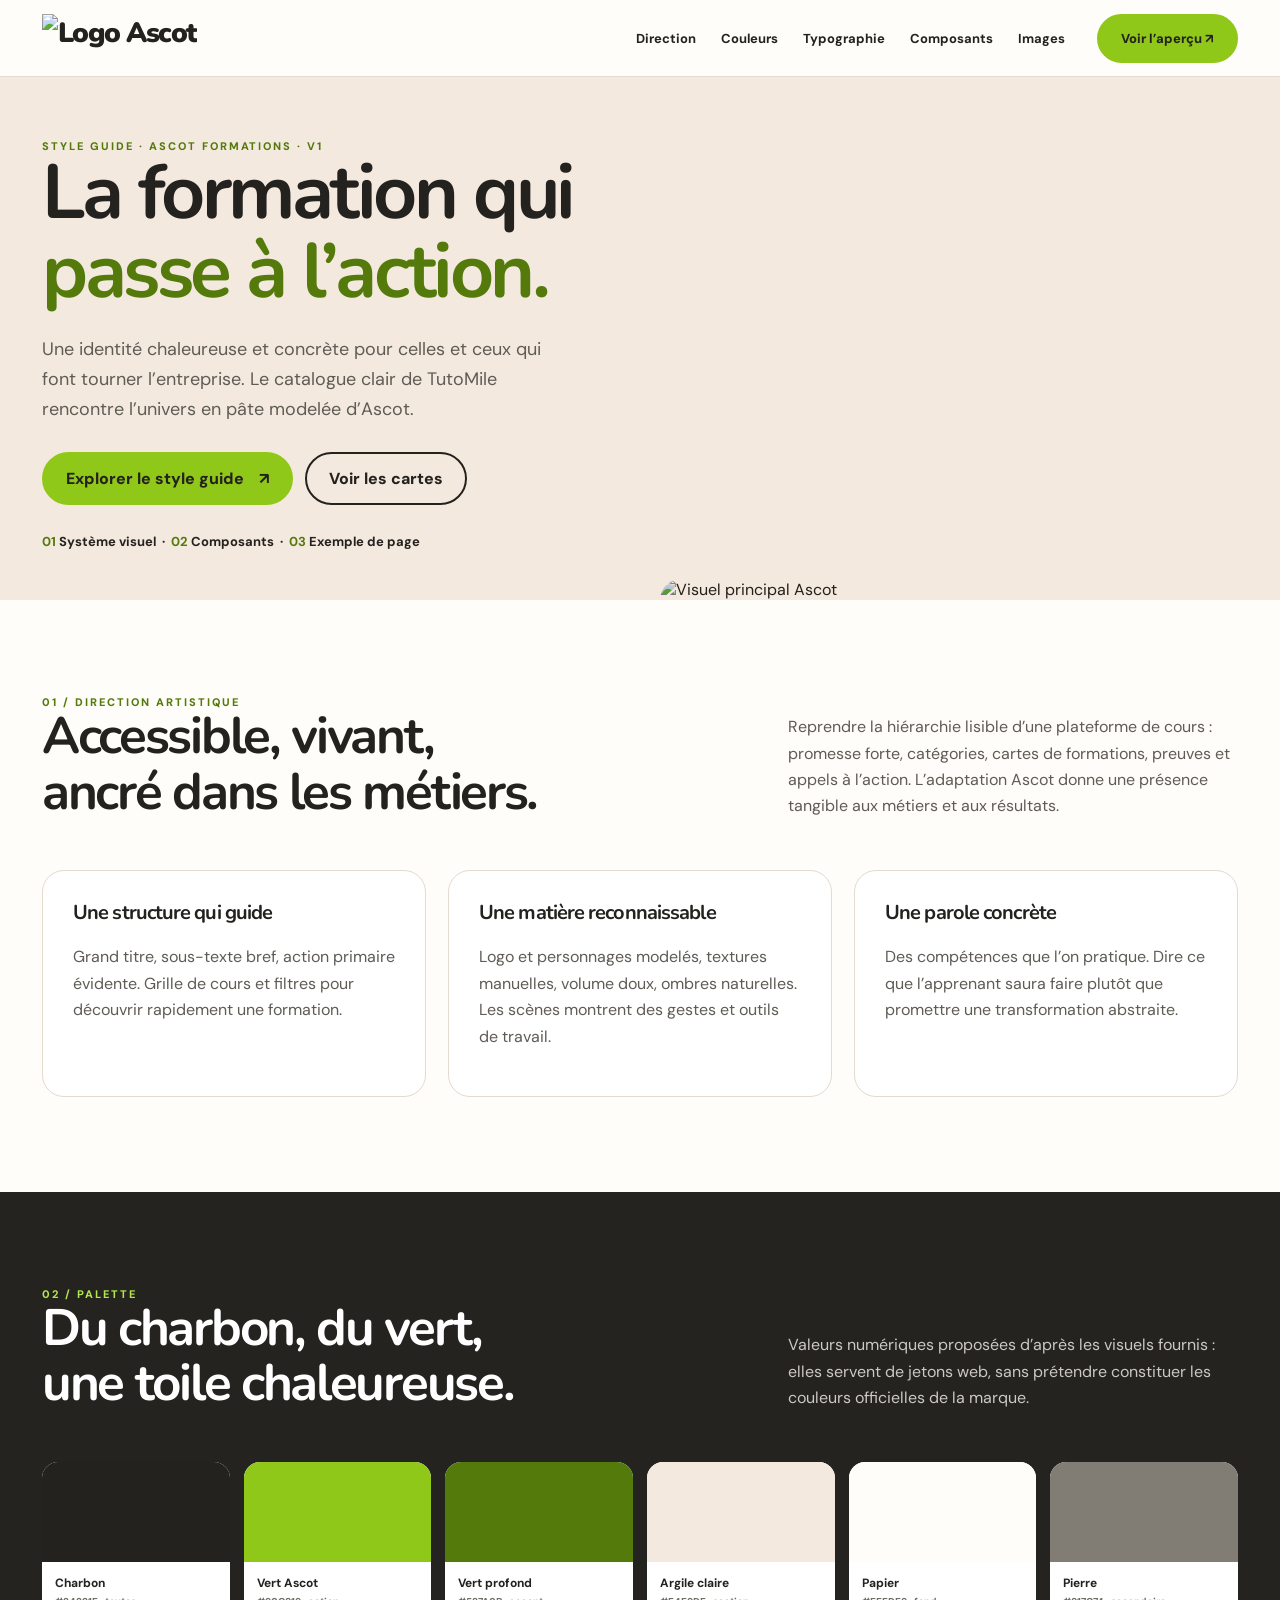
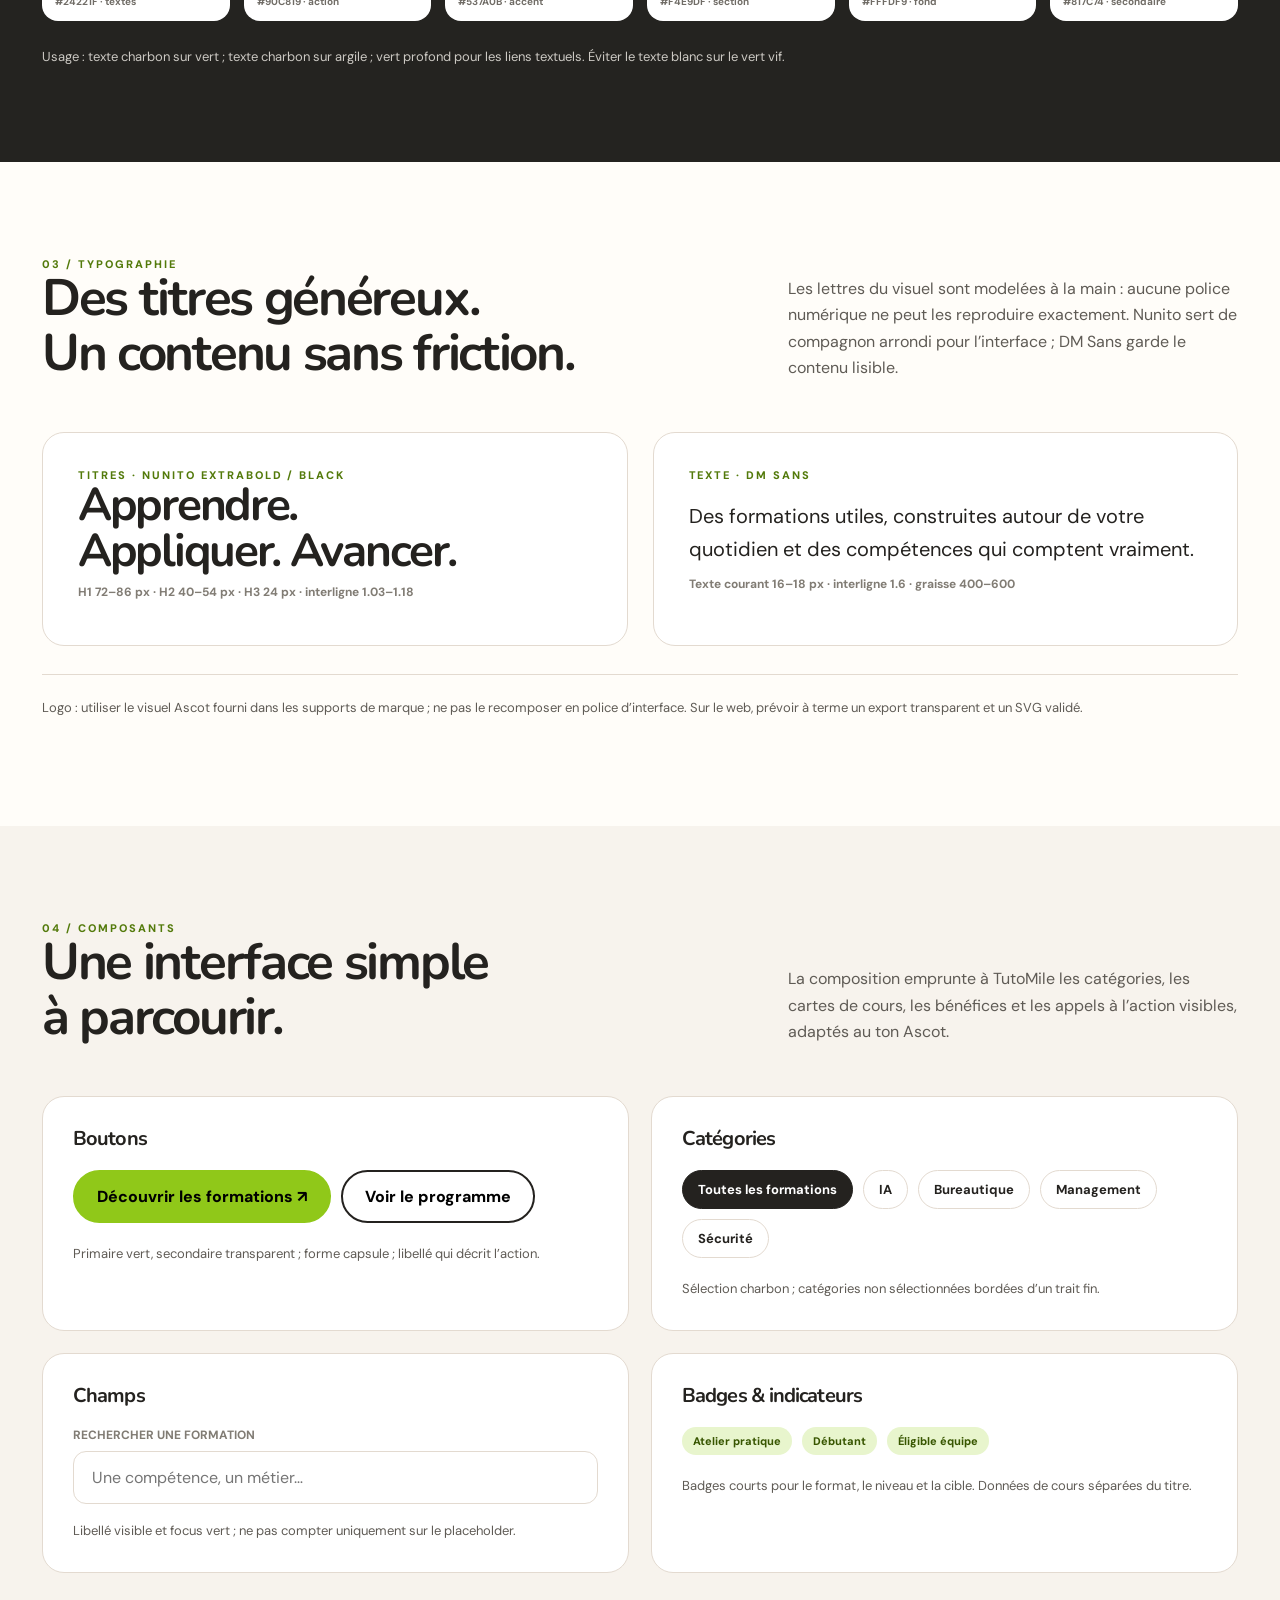
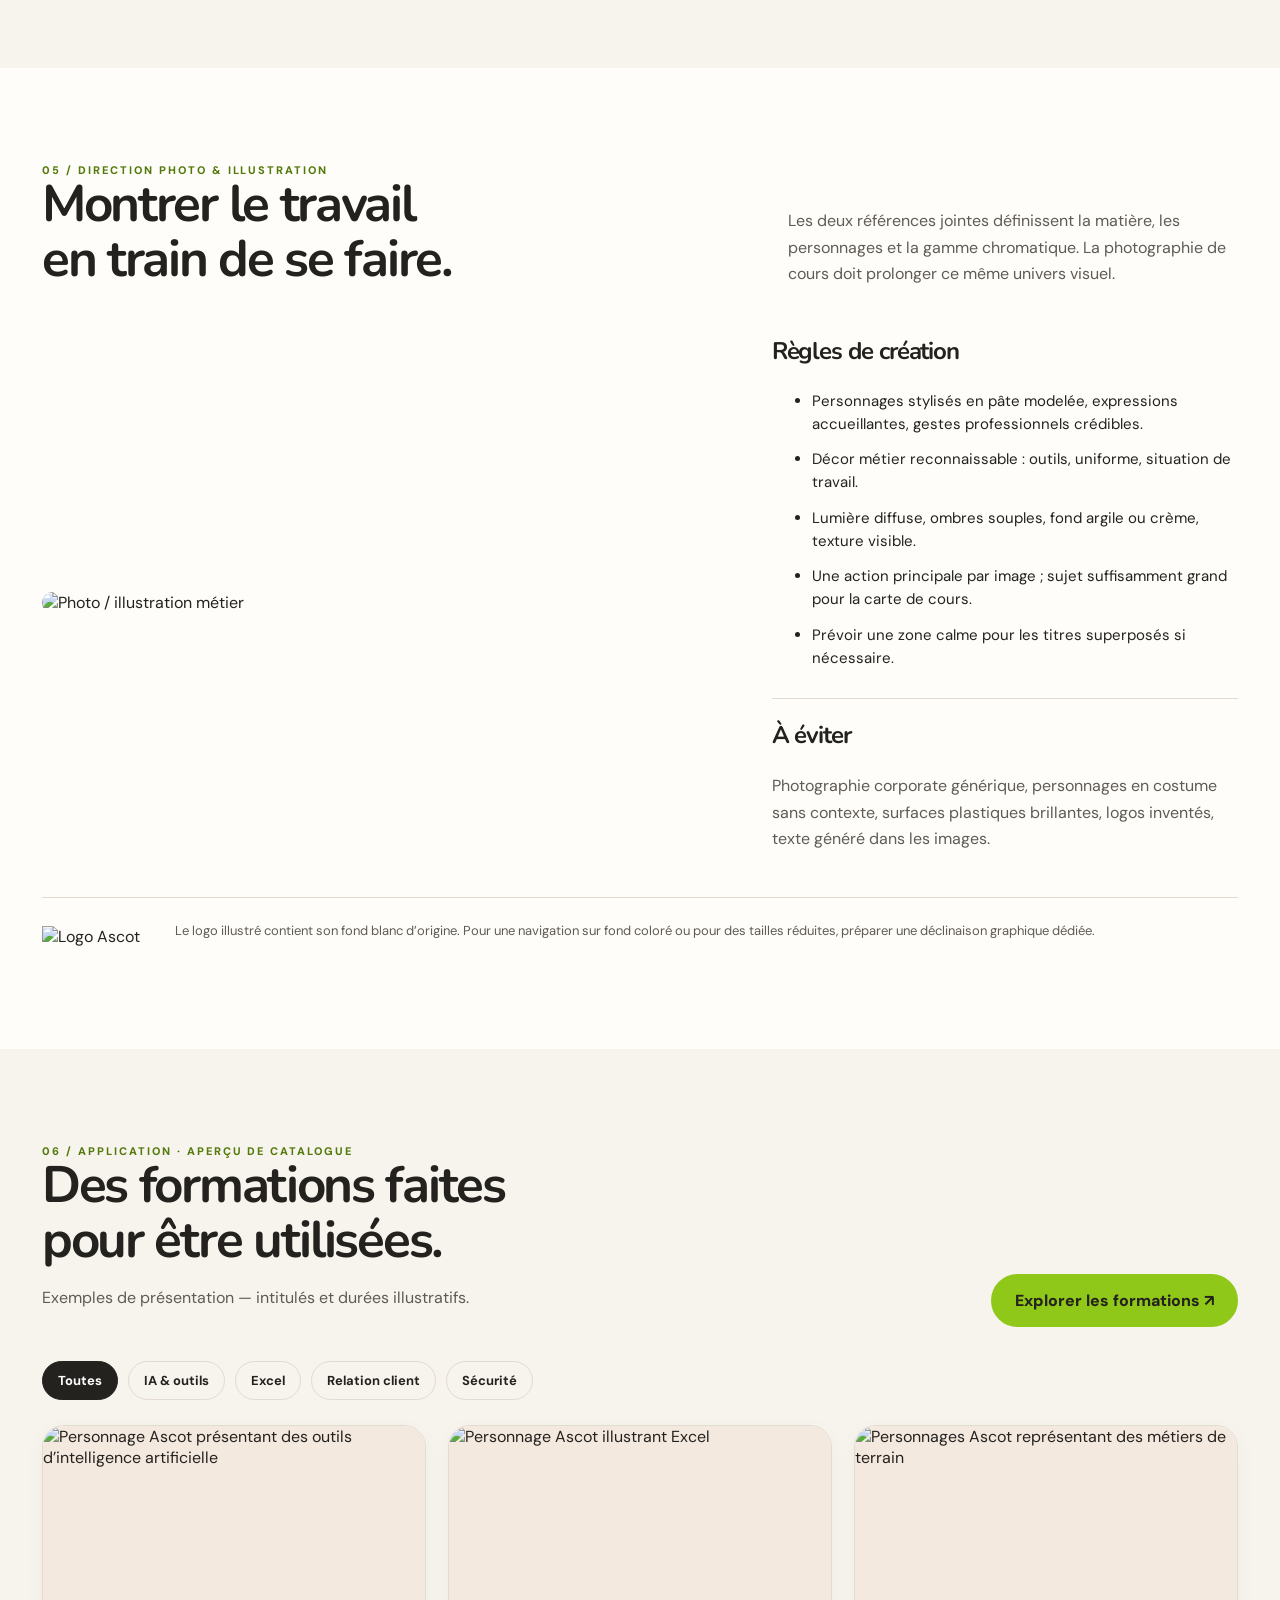
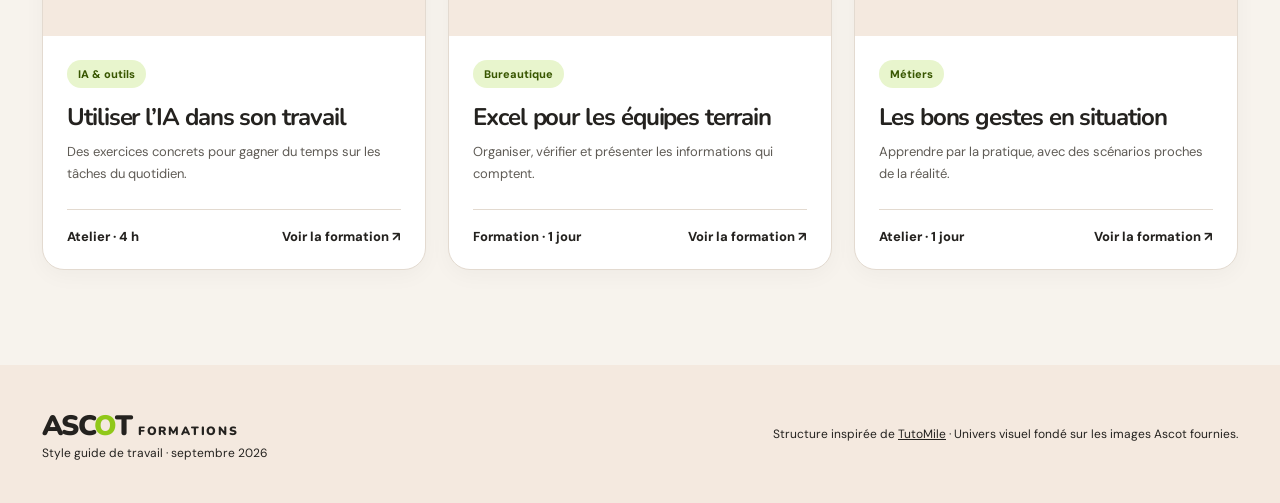
==== specs/Styleguide_Ascot_Formations.html @ e25ebdd7 "Initial commit: webinaire page avec formulaire d'inscription" ====
<!DOCTYPE html>
<html lang="fr"><head><meta charset="utf-8"><meta name="viewport" content="width=device-width,initial-scale=1"><title>ASCOT Formations — Style guide</title><link rel="preconnect" href="https://fonts.googleapis.com"><link rel="preconnect" href="https://fonts.gstatic.com" crossorigin=""><link href="https://fonts.googleapis.com/css2?family=DM+Sans:wght@400;500;600;700;800&amp;family=Nunito:wght@400;600;700;800;900&amp;display=swap" rel="stylesheet"><style>
:root{--ink:#24221f;--green:#90c819;--green-deep:#537a0b;--cream:#f4e9df;--paper:#fffdf9;--stone:#817c74;--line:#e3dad0;--dark:#242320;--radius:22px;--space:8px}*{box-sizing:border-box}html{scroll-behavior:smooth}body{margin:0;background:var(--paper);color:var(--ink);font-family:'DM Sans',Arial,sans-serif}a{color:inherit;text-decoration:none}button{font:inherit;cursor:pointer}img{display:block;max-width:100%}.shell{max-width:1280px;margin:auto;padding:0 42px}.top{position:sticky;top:0;z-index:20;background:rgba(255,253,249,.95);backdrop-filter:blur(12px);border-bottom:1px solid var(--line)}nav{height:76px;display:flex;align-items:center;gap:32px}.brand{font-family:Nunito,sans-serif;font-weight:900;font-size:28px;letter-spacing:-.055em}.brand span{color:var(--green)}.links{display:flex;gap:25px;margin-left:auto;font-size:13px;font-weight:700}.nav-cta,.btn{background:var(--green);border:2px solid var(--green);padding:14px 22px;border-radius:100px;font-weight:800;display:inline-flex;align-items:center;gap:15px}.nav-cta{font-size:13px}.btn:hover,.nav-cta:hover{background:#b0dc45;border-color:#b0dc45}.btn.secondary{background:transparent;border-color:var(--ink)}.eyebrow{font-size:11px;font-weight:800;letter-spacing:.18em;text-transform:uppercase;color:var(--green-deep)}h1,h2,h3,p{margin-top:0}h1,h2,h3{font-family:Nunito,sans-serif;letter-spacing:-.045em}h1{font-size:clamp(50px,6vw,86px);line-height:1.03;margin-bottom:24px}h2{font-size:clamp(34px,4vw,54px);line-height:1.08;margin-bottom:16px}h3{font-size:24px;line-height:1.18}p{line-height:1.65;color:#5f5b55}.hero{background:var(--cream);padding:62px 0 0;overflow:hidden}.hero-grid{display:grid;grid-template-columns:1fr 1fr;gap:40px;align-items:center}.hero-copy{padding-bottom:50px}.hero-copy p{font-size:18px;max-width:520px}.hero-actions{display:flex;gap:12px;flex-wrap:wrap;margin:28px 0}.hero-art{align-self:end}.hero-art img{width:100%;border-radius:28px 28px 0 0;mix-blend-mode:multiply}.meta{font-size:13px;font-weight:700}.meta b{color:var(--green-deep)}section{padding:95px 0}.section-head{display:flex;justify-content:space-between;align-items:end;gap:36px;margin-bottom:34px}.section-head p{max-width:450px}.grid{display:grid;grid-template-columns:repeat(3,1fr);gap:22px}.card{background:white;border:1px solid var(--line);border-radius:var(--radius);overflow:hidden;box-shadow:0 6px 22px rgba(36,34,31,.035)}.card-media{height:210px;background:var(--cream);position:relative;overflow:hidden;display:flex;align-items:center;justify-content:center}.card-media img{width:100%;height:100%;object-fit:cover;object-position:bottom}.card-media.logo-img img{object-fit:contain;padding:34px;background:#fff}.tag{display:inline-block;border-radius:100px;padding:7px 11px;background:#e8f5cd;color:#385600;font-size:11px;font-weight:800}.card-body{padding:24px}.card-body h3{margin:15px 0 10px}.card-footer{display:flex;align-items:center;justify-content:space-between;border-top:1px solid var(--line);margin-top:25px;padding-top:18px;font-size:13px;font-weight:800}.band{background:var(--dark);color:white}.band p{color:#ccc9c3}.tokens{display:grid;grid-template-columns:repeat(6,1fr);gap:14px}.swatch{background:white;border-radius:16px;overflow:hidden;color:var(--ink)}.swatch .color{height:100px}.swatch .label{padding:13px;font-size:12px;font-weight:700}.swatch small{display:block;color:#706c66;margin-top:4px}.type-samples{display:grid;grid-template-columns:1fr 1fr;gap:25px}.type-box{border:1px solid var(--line);border-radius:var(--radius);padding:35px;background:white}.type-box strong{font-family:Nunito;font-size:46px;line-height:1;letter-spacing:-.05em}.type-box p{margin:18px 0 0}.spec{font-size:12px;color:var(--stone);font-weight:700;margin:10px 0}.components{display:grid;grid-template-columns:repeat(2,1fr);gap:22px}.component{border:1px solid var(--line);border-radius:var(--radius);background:white;padding:30px}.component h3{font-size:20px}.pills{display:flex;gap:10px;flex-wrap:wrap}.pill{padding:10px 15px;border:1px solid var(--line);border-radius:100px;font-size:13px;font-weight:700}.pill.active{background:var(--ink);color:#fff;border-color:var(--ink)}.field{width:100%;border:1.5px solid var(--line);border-radius:13px;padding:15px 18px;font:inherit}.field:focus{outline:3px solid #d8ecad;border-color:var(--green-deep)}.photo-guides{display:grid;grid-template-columns:1.2fr .8fr;gap:30px;align-items:center}.photo-guides img{border-radius:22px}.notes{font-size:15px}.notes li{margin:12px 0;line-height:1.55}.rule{border-top:1px solid var(--line);padding-top:22px;margin-top:28px}.small{font-size:13px}.footer{background:var(--cream);padding:42px 0}.footer .shell{display:flex;justify-content:space-between;gap:20px;align-items:center}.source{font-size:12px}.mock{background:#f7f3ed}.mock .card{transition:transform .2s,box-shadow .2s}.mock .card:hover{transform:translateY(-4px);box-shadow:0 12px 35px rgba(36,34,31,.12)}@media(max-width:850px){.shell{padding:0 22px}.links{display:none}.hero-grid,.type-samples,.components,.photo-guides{grid-template-columns:1fr}.hero{padding-top:50px}.hero-copy{padding-bottom:0}.hero-art img{max-height:460px;object-fit:cover;object-position:bottom}.grid{grid-template-columns:1fr 1fr}.tokens{grid-template-columns:repeat(3,1fr)}section{padding:65px 0}}@media(max-width:580px){.grid{grid-template-columns:1fr}.tokens{grid-template-columns:repeat(2,1fr)}.section-head{display:block}.nav-cta{margin-left:auto}.footer .shell{display:block}}
.placeholder{background:linear-gradient(135deg,#e9e0d5,#f8f1e9);border:2px dashed #baa997;border-radius:22px;min-height:270px;display:flex;flex-direction:column;justify-content:center;align-items:center;text-align:center;gap:8px;padding:26px;color:#494037}.placeholder strong{font:800 19px Nunito,sans-serif;max-width:380px}.placeholder small{font-size:12px;color:#72675d;line-height:1.45}.placeholder-icon{font-size:36px;line-height:1;color:#90c819}.placeholder-hero{min-height:520px;border-radius:28px 28px 0 0}.placeholder-photo{min-height:420px}.placeholder-logo{min-height:170px;min-width:260px;flex:0 0 260px}.placeholder-card{min-height:210px;width:100%;border:none;border-radius:0;background:linear-gradient(135deg,#eae0d4,#f5e9dc)}.placeholder-card strong{font-size:16px} @media(max-width:850px){.placeholder-hero{min-height:340px}} </style></head><body><!-- Rendered by PI WEB plugin: html-preview --><!-- Rendered by PI WEB plugin: html-preview --><!-- Rendered by PI WEB plugin: html-preview --><!-- Rendered by PI WEB plugin: html-preview --><div class="top"><nav class="shell"><a class="brand" href="#accueil"><img alt="Logo Ascot" src="https://cdn.stedzstudio.com/clay-ascot-formations-logo.png" style="height:48px;width:auto;display:block"></a><div class="links"><a href="#direction">Direction</a><a href="#couleurs">Couleurs</a><a href="#typographie">Typographie</a><a href="#composants">Composants</a><a href="#images">Images</a></div><a class="nav-cta" href="#apercu">Voir l’aperçu ↗</a></nav></div>
<header class="hero" id="accueil"><div class="shell hero-grid"><div class="hero-copy"><div class="eyebrow">Style guide · Ascot Formations · v1</div><h1>La formation qui <span style="color:var(--green-deep)">passe à l’action.</span></h1><p>Une identité chaleureuse et concrète pour celles et ceux qui font tourner l’entreprise. Le catalogue clair de TutoMile rencontre l’univers en pâte modelée d’Ascot.</p><div class="hero-actions"><a class="btn" href="#couleurs">Explorer le style guide <span>↗</span></a><a class="btn secondary" href="#apercu">Voir les cartes</a></div><div class="meta"><b>01</b> Système visuel &nbsp;·&nbsp; <b>02</b> Composants &nbsp;·&nbsp; <b>03</b> Exemple de page</div></div><div class="hero-art"><img alt="Visuel principal Ascot" src="https://cdn.stedzstudio.com/ascot-formations-en-action.png"></div></div></header>
<section id="direction"><div class="shell"><div class="eyebrow">01 / Direction artistique</div><div class="section-head"><h2>Accessible, vivant,<br>ancré dans les métiers.</h2><p>Reprendre la hiérarchie lisible d’une plateforme de cours : promesse forte, catégories, cartes de formations, preuves et appels à l’action. L’adaptation Ascot donne une présence tangible aux métiers et aux résultats.</p></div><div class="grid"><div class="component"><h3>Une structure qui guide</h3><p>Grand titre, sous-texte bref, action primaire évidente. Grille de cours et filtres pour découvrir rapidement une formation.</p></div><div class="component"><h3>Une matière reconnaissable</h3><p>Logo et personnages modelés, textures manuelles, volume doux, ombres naturelles. Les scènes montrent des gestes et outils de travail.</p></div><div class="component"><h3>Une parole concrète</h3><p>Des compétences que l’on pratique. Dire ce que l’apprenant saura faire plutôt que promettre une transformation abstraite.</p></div></div></div></section>
<section class="band" id="couleurs"><div class="shell"><div class="eyebrow" style="color:#b2e64c">02 / Palette</div><div class="section-head"><h2>Du charbon, du vert,<br>une toile chaleureuse.</h2><p>Valeurs numériques proposées d’après les visuels fournis : elles servent de jetons web, sans prétendre constituer les couleurs officielles de la marque.</p></div><div class="tokens"><div class="swatch"><div class="color" style="background:#24221f"></div><div class="label">Charbon <small>#24221F · textes</small></div></div><div class="swatch"><div class="color" style="background:#90c819"></div><div class="label">Vert Ascot <small>#90C819 · action</small></div></div><div class="swatch"><div class="color" style="background:#537a0b"></div><div class="label">Vert profond <small>#537A0B · accent</small></div></div><div class="swatch"><div class="color" style="background:#f4e9df"></div><div class="label">Argile claire <small>#F4E9DF · section</small></div></div><div class="swatch"><div class="color" style="background:#fffdf9"></div><div class="label">Papier <small>#FFFDF9 · fond</small></div></div><div class="swatch"><div class="color" style="background:#817c74"></div><div class="label">Pierre <small>#817C74 · secondaire</small></div></div></div><p class="small" style="margin:25px 0 0">Usage : texte charbon sur vert ; texte charbon sur argile ; vert profond pour les liens textuels. Éviter le texte blanc sur le vert vif.</p></div></section>
<section id="typographie"><div class="shell"><div class="eyebrow">03 / Typographie</div><div class="section-head"><h2>Des titres généreux.<br>Un contenu sans friction.</h2><p>Les lettres du visuel sont modelées à la main : aucune police numérique ne peut les reproduire exactement. Nunito sert de compagnon arrondi pour l’interface ; DM Sans garde le contenu lisible.</p></div><div class="type-samples"><div class="type-box"><div class="eyebrow">Titres · Nunito ExtraBold / Black</div><strong>Apprendre.<br>Appliquer. Avancer.</strong><div class="spec">H1 72–86 px · H2 40–54 px · H3 24 px · interligne 1.03–1.18</div></div><div class="type-box"><div class="eyebrow">Texte · DM Sans</div><p style="font-size:20px;color:var(--ink)">Des formations utiles, construites autour de votre quotidien et des compétences qui comptent vraiment.</p><div class="spec">Texte courant 16–18 px · interligne 1.6 · graisse 400–600</div></div></div><p class="rule small">Logo : utiliser le visuel Ascot fourni dans les supports de marque ; ne pas le recomposer en police d’interface. Sur le web, prévoir à terme un export transparent et un SVG validé.</p></div></section>
<section id="composants" class="mock"><div class="shell"><div class="eyebrow">04 / Composants</div><div class="section-head"><h2>Une interface simple<br>à parcourir.</h2><p>La composition emprunte à TutoMile les catégories, les cartes de cours, les bénéfices et les appels à l’action visibles, adaptés au ton Ascot.</p></div><div class="components"><div class="component"><h3>Boutons</h3><div class="pills"><button class="btn">Découvrir les formations ↗</button><button class="btn secondary">Voir le programme</button></div><p class="small" style="margin:20px 0 0">Primaire vert, secondaire transparent ; forme capsule ; libellé qui décrit l’action.</p></div><div class="component"><h3>Catégories</h3><div class="pills"><span class="pill active">Toutes les formations</span><span class="pill">IA</span><span class="pill">Bureautique</span><span class="pill">Management</span><span class="pill">Sécurité</span></div><p class="small" style="margin:20px 0 0">Sélection charbon ; catégories non sélectionnées bordées d’un trait fin.</p></div><div class="component"><h3>Champs</h3><label for="search" class="spec" style="display:block;margin-bottom:8px">RECHERCHER UNE FORMATION</label><input id="search" class="field" placeholder="Une compétence, un métier…"><p class="small" style="margin:16px 0 0">Libellé visible et focus vert ; ne pas compter uniquement sur le placeholder.</p></div><div class="component"><h3>Badges &amp; indicateurs</h3><div class="pills"><span class="tag">Atelier pratique</span><span class="tag">Débutant</span><span class="tag">Éligible équipe</span></div><p class="small" style="margin:20px 0 0">Badges courts pour le format, le niveau et la cible. Données de cours séparées du titre.</p></div></div></div></section>
<section id="images"><div class="shell"><div class="eyebrow">05 / Direction photo &amp; illustration</div><div class="section-head"><h2>Montrer le travail<br>en train de se faire.</h2><p>Les deux références jointes définissent la matière, les personnages et la gamme chromatique. La photographie de cours doit prolonger ce même univers visuel.</p></div><div class="photo-guides"><img alt="Photo / illustration métier" src="https://cdn.stedzstudio.com/image-gen-1.png"><div><h3>Règles de création</h3><ul class="notes"><li>Personnages stylisés en pâte modelée, expressions accueillantes, gestes professionnels crédibles.</li><li>Décor métier reconnaissable : outils, uniforme, situation de travail.</li><li>Lumière diffuse, ombres souples, fond argile ou crème, texture visible.</li><li>Une action principale par image ; sujet suffisamment grand pour la carte de cours.</li><li>Prévoir une zone calme pour les titres superposés si nécessaire.</li></ul><div class="rule"><h3>À éviter</h3><p>Photographie corporate générique, personnages en costume sans contexte, surfaces plastiques brillantes, logos inventés, texte généré dans les images.</p></div></div></div><div class="rule" style="display:flex;gap:35px;align-items:center"><img alt="Logo Ascot" src="https://cdn.stedzstudio.com/clay-ascot-formations-logo-1.png"><p class="small">Le logo illustré contient son fond blanc d’origine. Pour une navigation sur fond coloré ou pour des tailles réduites, préparer une déclinaison graphique dédiée.</p></div></div></section>
<section class="mock" id="apercu"><div class="shell"><div class="eyebrow">06 / Application · aperçu de catalogue</div><div class="section-head"><div><h2>Des formations faites<br>pour être utilisées.</h2><p>Exemples de présentation — intitulés et durées illustratifs.</p></div><a class="btn" href="#accueil">Explorer les formations ↗</a></div><div class="pills" style="margin-bottom:25px"><span class="pill active">Toutes</span><span class="pill">IA &amp; outils</span><span class="pill">Excel</span><span class="pill">Relation client</span><span class="pill">Sécurité</span></div><div class="grid"><article class="card"><div class="card-media"><img alt="Personnage Ascot présentant des outils d’intelligence artificielle" src="https://cdn.stedzstudio.com/ia-guy.png"></div><div class="card-body"><span class="tag">IA &amp; outils</span><h3>Utiliser l’IA dans son travail</h3><p class="small">Des exercices concrets pour gagner du temps sur les tâches du quotidien.</p><div class="card-footer"><span>Atelier · 4 h</span><span>Voir la formation ↗</span></div></div></article><article class="card"><div class="card-media"><img alt="Personnage Ascot illustrant Excel" src="https://placehold.co/360x210/e3dad0/494037.png?text=Excel"></div><div class="card-body"><span class="tag">Bureautique</span><h3>Excel pour les équipes terrain</h3><p class="small">Organiser, vérifier et présenter les informations qui comptent.</p><div class="card-footer"><span>Formation · 1 jour</span><span>Voir la formation ↗</span></div></div></article><article class="card"><div class="card-media"><img alt="Personnages Ascot représentant des métiers de terrain" src="https://placehold.co/360x210/e3dad0/494037.png?text=M%C3%A9tiers"></div><div class="card-body"><span class="tag">Métiers</span><h3>Les bons gestes en situation</h3><p class="small">Apprendre par la pratique, avec des scénarios proches de la réalité.</p><div class="card-footer"><span>Atelier · 1 jour</span><span>Voir la formation ↗</span></div></div></article></div></div></section>
<footer class="footer"><div class="shell"><div><div class="brand">ASC<span>O</span>T <small style="font-size:12px;letter-spacing:.15em">FORMATIONS</small></div><div class="source">Style guide de travail · septembre 2026</div></div><div class="source">Structure inspirée de <a href="https://tutomile.webflow.io/" target="_blank" rel="noopener" style="text-decoration:underline">TutoMile</a> · Univers visuel fondé sur les images Ascot fournies.</div></div></footer><script>
(function(){
  var MODE = "edit";
  function getSelector(el){
    var t = el.tagName.toLowerCase();
    if (el.id) return '#'+el.id;
    var c = Array.from(el.classList).filter(Boolean).join('.');
    if (c) return t+'.'+c;
    var n = el.getAttribute('name');
    if (n) return t+'[name="'+n+'"]';
    return t;
  }
  function applyMode(){
    var editable = MODE === 'edit';
    if (document.body) {
      document.body.setAttribute('contenteditable', editable ? 'true' : 'false');
      document.body.style.cursor = editable ? 'text' : (MODE === 'image' ? 'crosshair' : 'default');
      document.body.style.outline = 'none';
    }
  }
  window.addEventListener('message', function(e){
    var d = e.data;
    if (!d || d.type !== 'html-preview-set-mode') return;
    MODE = d.mode;
    applyMode();
  });
  document.addEventListener('keydown', function(e){
    if (MODE !== 'edit') return;
    if (e.key !== ' ') return;
    var sel = window.getSelection();
    if (!sel.rangeCount) return;
    e.preventDefault();
    var range = sel.getRangeAt(0);
    var spaceNode = document.createTextNode(' ');
    range.deleteContents();
    range.insertNode(spaceNode);
    range.setStartAfter(spaceNode);
    range.setEndAfter(spaceNode);
    sel.removeAllRanges();
    sel.addRange(range);
  });
  document.addEventListener('click', function(e){
    // Navigation mode: let the page behave like a real browser.
    if (MODE === 'navigation') return;
    var img = e.target && e.target.closest ? e.target.closest('img') : null;
    // Image Studio mode: report the clicked image, keep the page inert.
    if (MODE === 'image') {
      e.preventDefault();
      e.stopPropagation();
      if (img) {
        var all = Array.prototype.slice.call(document.images);
        window.parent.postMessage({
          type: 'html-preview-img-click',
          src: img.getAttribute('src') || '',
          alt: img.getAttribute('alt') || '',
          selector: getSelector(img),
          index: all.indexOf(img)
        }, '*');
      }
      return;
    }
    var comp = e.target.closest('[id],[class],div,section,article,nav,aside,header,footer,main,form,a,button,input,select,textarea,label,ul,ol,li');
    if (!comp) comp = e.target;
    e.preventDefault();
    e.stopPropagation();
    if (MODE === 'spec') {
      window.parent.postMessage({ type: 'html-preview-btn-click', selector: getSelector(comp) }, '*');
    }
  }, true);
  applyMode();
})();
</script><script>
(function(){
  var MODE = "edit";
  function getSelector(el){
    var t = el.tagName.toLowerCase();
    if (el.id) return '#'+el.id;
    var c = Array.from(el.classList).filter(Boolean).join('.');
    if (c) return t+'.'+c;
    var n = el.getAttribute('name');
    if (n) return t+'[name="'+n+'"]';
    return t;
  }
  function applyMode(){
    var editable = MODE === 'edit';
    if (document.body) {
      document.body.setAttribute('contenteditable', editable ? 'true' : 'false');
      document.body.style.cursor = editable ? 'text' : (MODE === 'image' ? 'crosshair' : 'default');
      document.body.style.outline = 'none';
    }
  }
  window.addEventListener('message', function(e){
    var d = e.data;
    if (!d || d.type !== 'html-preview-set-mode') return;
    MODE = d.mode;
    applyMode();
  });
  document.addEventListener('keydown', function(e){
    if (MODE !== 'edit') return;
    if (e.key !== ' ') return;
    var sel = window.getSelection();
    if (!sel.rangeCount) return;
    e.preventDefault();
    var range = sel.getRangeAt(0);
    var spaceNode = document.createTextNode(' ');
    range.deleteContents();
    range.insertNode(spaceNode);
    range.setStartAfter(spaceNode);
    range.setEndAfter(spaceNode);
    sel.removeAllRanges();
    sel.addRange(range);
  });
  document.addEventListener('click', function(e){
    // Navigation mode: let the page behave like a real browser.
    if (MODE === 'navigation') return;
    var img = e.target && e.target.closest ? e.target.closest('img') : null;
    // Image Studio mode: report the clicked image, keep the page inert.
    if (MODE === 'image') {
      e.preventDefault();
      e.stopPropagation();
      if (img) {
        var all = Array.prototype.slice.call(document.images);
        window.parent.postMessage({
          type: 'html-preview-img-click',
          src: img.getAttribute('src') || '',
          alt: img.getAttribute('alt') || '',
          selector: getSelector(img),
          index: all.indexOf(img)
        }, '*');
      }
      return;
    }
    var comp = e.target.closest('[id],[class],div,section,article,nav,aside,header,footer,main,form,a,button,input,select,textarea,label,ul,ol,li');
    if (!comp) comp = e.target;
    e.preventDefault();
    e.stopPropagation();
    if (MODE === 'spec') {
      window.parent.postMessage({ type: 'html-preview-btn-click', selector: getSelector(comp) }, '*');
    }
  }, true);
  applyMode();
})();
</script><script>
(function(){
  var MODE = "navigation";
  function getSelector(el){
    var t = el.tagName.toLowerCase();
    if (el.id) return '#'+el.id;
    var c = Array.from(el.classList).filter(Boolean).join('.');
    if (c) return t+'.'+c;
    var n = el.getAttribute('name');
    if (n) return t+'[name="'+n+'"]';
    return t;
  }
  function applyMode(){
    var editable = MODE === 'edit';
    if (document.body) {
      document.body.setAttribute('contenteditable', editable ? 'true' : 'false');
      document.body.style.cursor = editable ? 'text' : (MODE === 'image' ? 'crosshair' : 'default');
      document.body.style.outline = 'none';
    }
  }
  window.addEventListener('message', function(e){
    var d = e.data;
    if (!d || d.type !== 'html-preview-set-mode') return;
    MODE = d.mode;
    applyMode();
  });
  document.addEventListener('keydown', function(e){
    if (MODE !== 'edit') return;
    if (e.key !== ' ') return;
    var sel = window.getSelection();
    if (!sel.rangeCount) return;
    e.preventDefault();
    var range = sel.getRangeAt(0);
    var spaceNode = document.createTextNode(' ');
    range.deleteContents();
    range.insertNode(spaceNode);
    range.setStartAfter(spaceNode);
    range.setEndAfter(spaceNode);
    sel.removeAllRanges();
    sel.addRange(range);
  });
  document.addEventListener('click', function(e){
    // Navigation mode: let the page behave like a real browser.
    if (MODE === 'navigation') return;
    var img = e.target && e.target.closest ? e.target.closest('img') : null;
    // Image Studio mode: report the clicked image, keep the page inert.
    if (MODE === 'image') {
      e.preventDefault();
      e.stopPropagation();
      if (img) {
        var all = Array.prototype.slice.call(document.images);
        window.parent.postMessage({
          type: 'html-preview-img-click',
          src: img.getAttribute('src') || '',
          alt: img.getAttribute('alt') || '',
          selector: getSelector(img),
          index: all.indexOf(img)
        }, '*');
      }
      return;
    }
    var comp = e.target.closest('[id],[class],div,section,article,nav,aside,header,footer,main,form,a,button,input,select,textarea,label,ul,ol,li');
    if (!comp) comp = e.target;
    e.preventDefault();
    e.stopPropagation();
    if (MODE === 'spec') {
      window.parent.postMessage({ type: 'html-preview-btn-click', selector: getSelector(comp) }, '*');
    }
  }, true);
  applyMode();
})();
</script><script>
(function(){
  var MODE = "edit";
  function getSelector(el){
    var t = el.tagName.toLowerCase();
    if (el.id) return '#'+el.id;
    var c = Array.from(el.classList).filter(Boolean).join('.');
    if (c) return t+'.'+c;
    var n = el.getAttribute('name');
    if (n) return t+'[name="'+n+'"]';
    return t;
  }
  function applyMode(){
    var editable = MODE === 'edit';
    if (document.body) {
      document.body.setAttribute('contenteditable', editable ? 'true' : 'false');
      document.body.style.cursor = editable ? 'text' : (MODE === 'image' ? 'crosshair' : 'default');
      document.body.style.outline = 'none';
    }
  }
  window.addEventListener('message', function(e){
    var d = e.data;
    if (!d || d.type !== 'html-preview-set-mode') return;
    MODE = d.mode;
    applyMode();
  });
  document.addEventListener('keydown', function(e){
    if (MODE !== 'edit') return;
    if (e.key !== ' ') return;
    var sel = window.getSelection();
    if (!sel.rangeCount) return;
    e.preventDefault();
    var range = sel.getRangeAt(0);
    var spaceNode = document.createTextNode(' ');
    range.deleteContents();
    range.insertNode(spaceNode);
    range.setStartAfter(spaceNode);
    range.setEndAfter(spaceNode);
    sel.removeAllRanges();
    sel.addRange(range);
  });
  document.addEventListener('click', function(e){
    // Navigation mode: let the page behave like a real browser.
    if (MODE === 'navigation') return;
    var img = e.target && e.target.closest ? e.target.closest('img') : null;
    // Image Studio mode: report the clicked image, keep the page inert.
    if (MODE === 'image') {
      e.preventDefault();
      e.stopPropagation();
      if (img) {
        var all = Array.prototype.slice.call(document.images);
        window.parent.postMessage({
          type: 'html-preview-img-click',
          src: img.getAttribute('src') || '',
          alt: img.getAttribute('alt') || '',
          selector: getSelector(img),
          index: all.indexOf(img)
        }, '*');
      }
      return;
    }
    var comp = e.target.closest('[id],[class],div,section,article,nav,aside,header,footer,main,form,a,button,input,select,textarea,label,ul,ol,li');
    if (!comp) comp = e.target;
    e.preventDefault();
    e.stopPropagation();
    if (MODE === 'spec') {
      window.parent.postMessage({ type: 'html-preview-btn-click', selector: getSelector(comp) }, '*');
    }
  }, true);
  applyMode();
})();
</script></body></html>
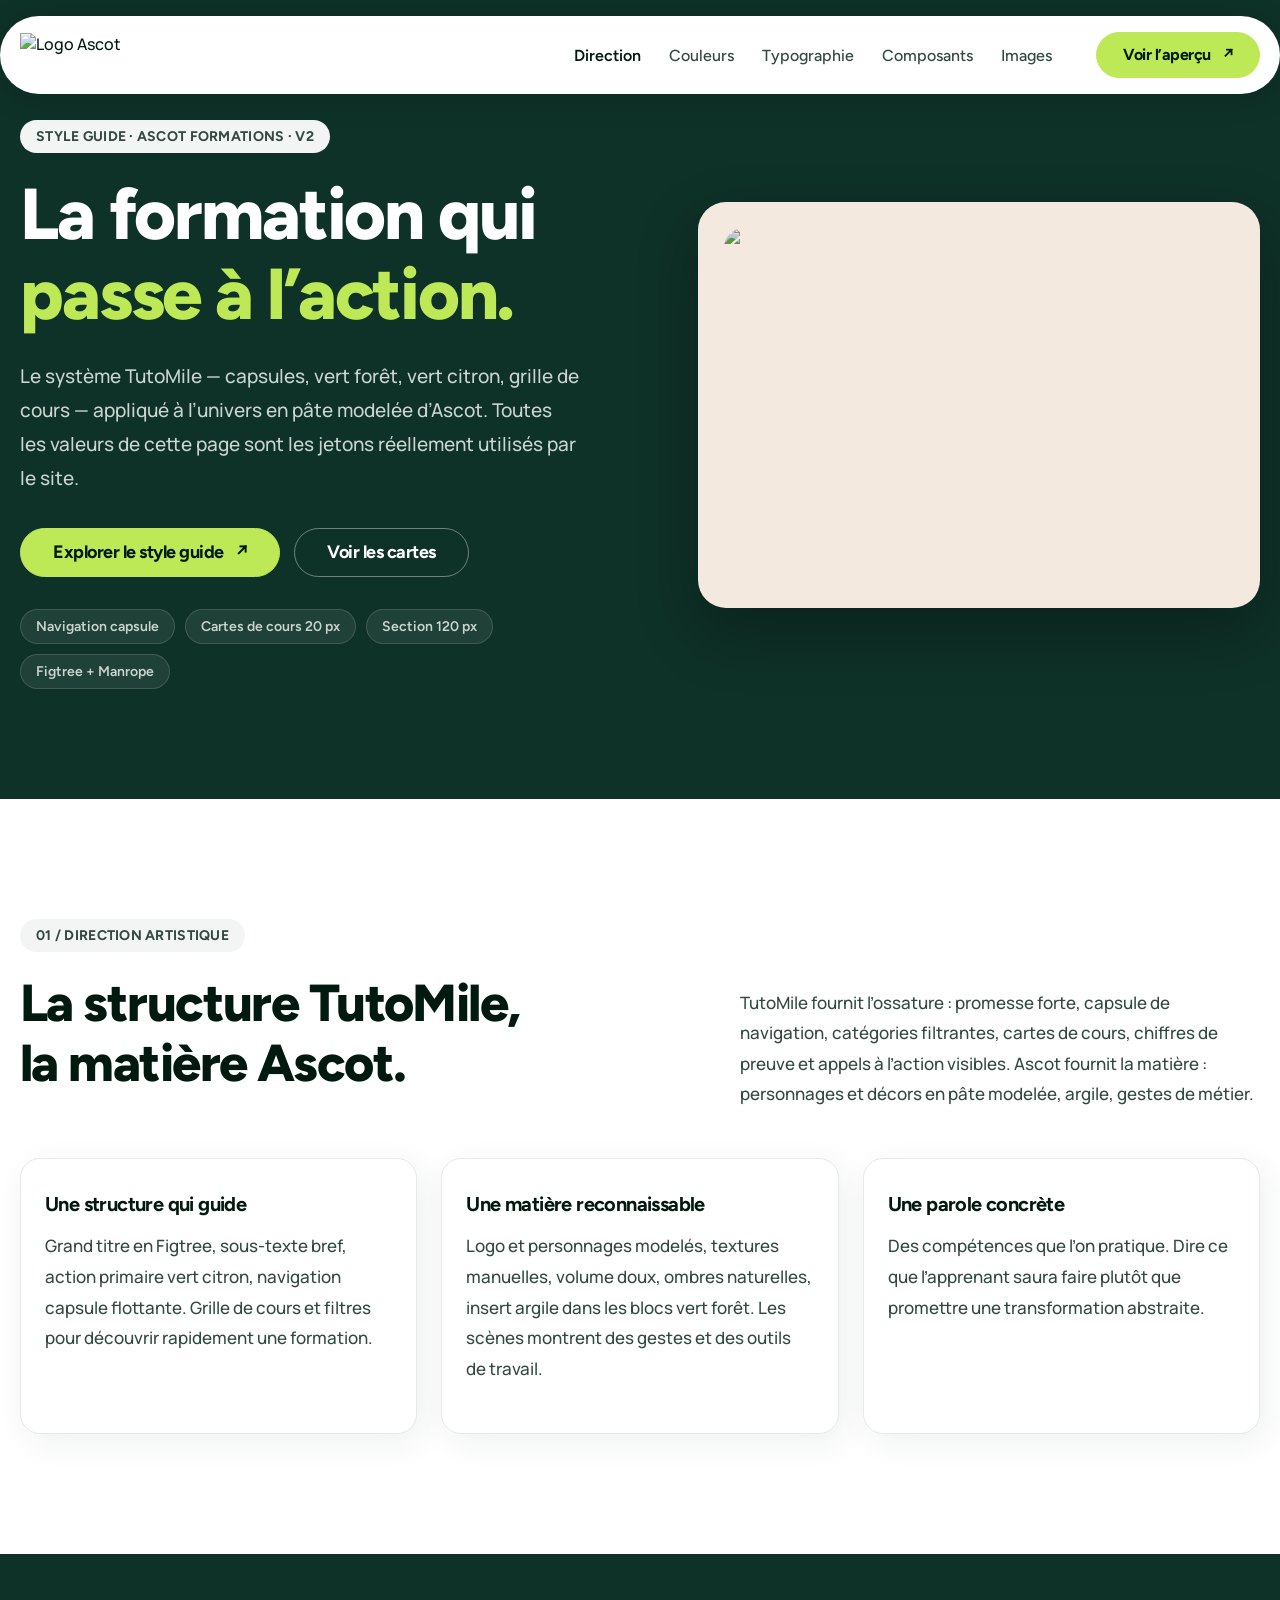
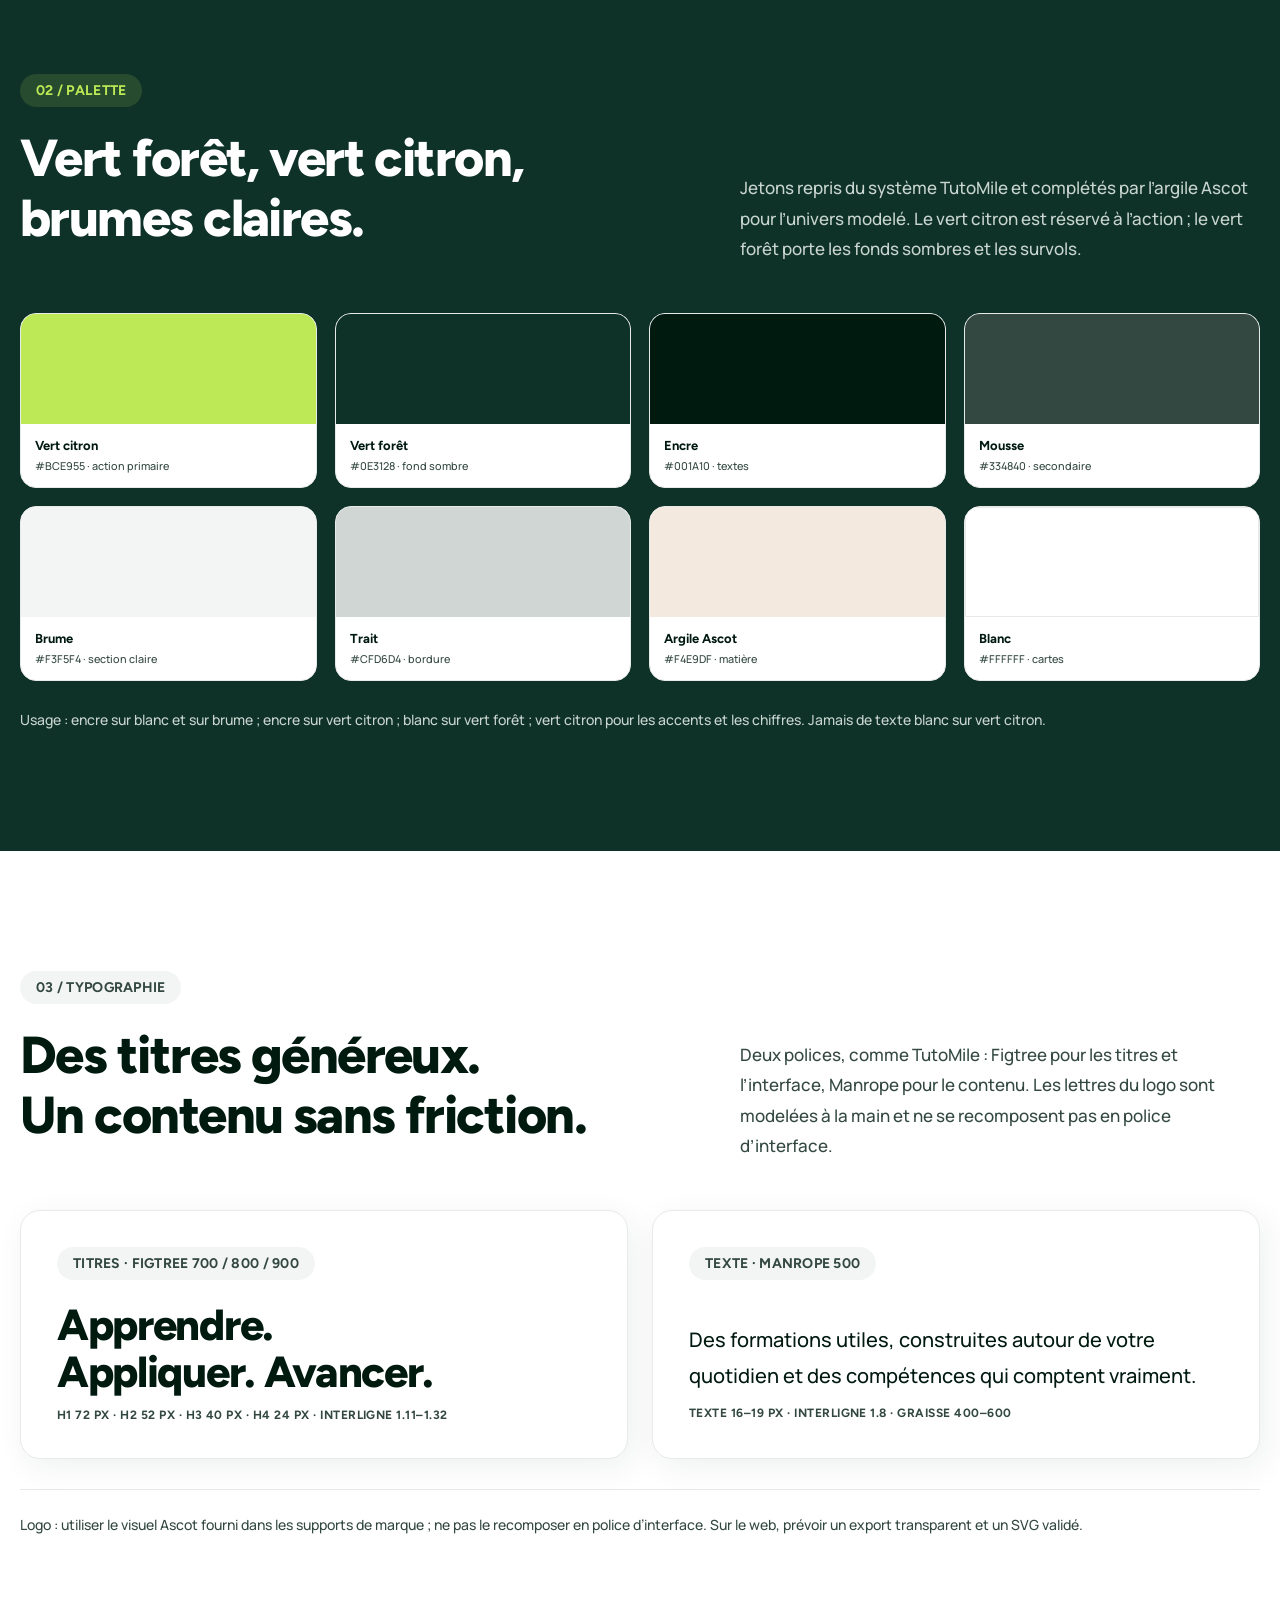
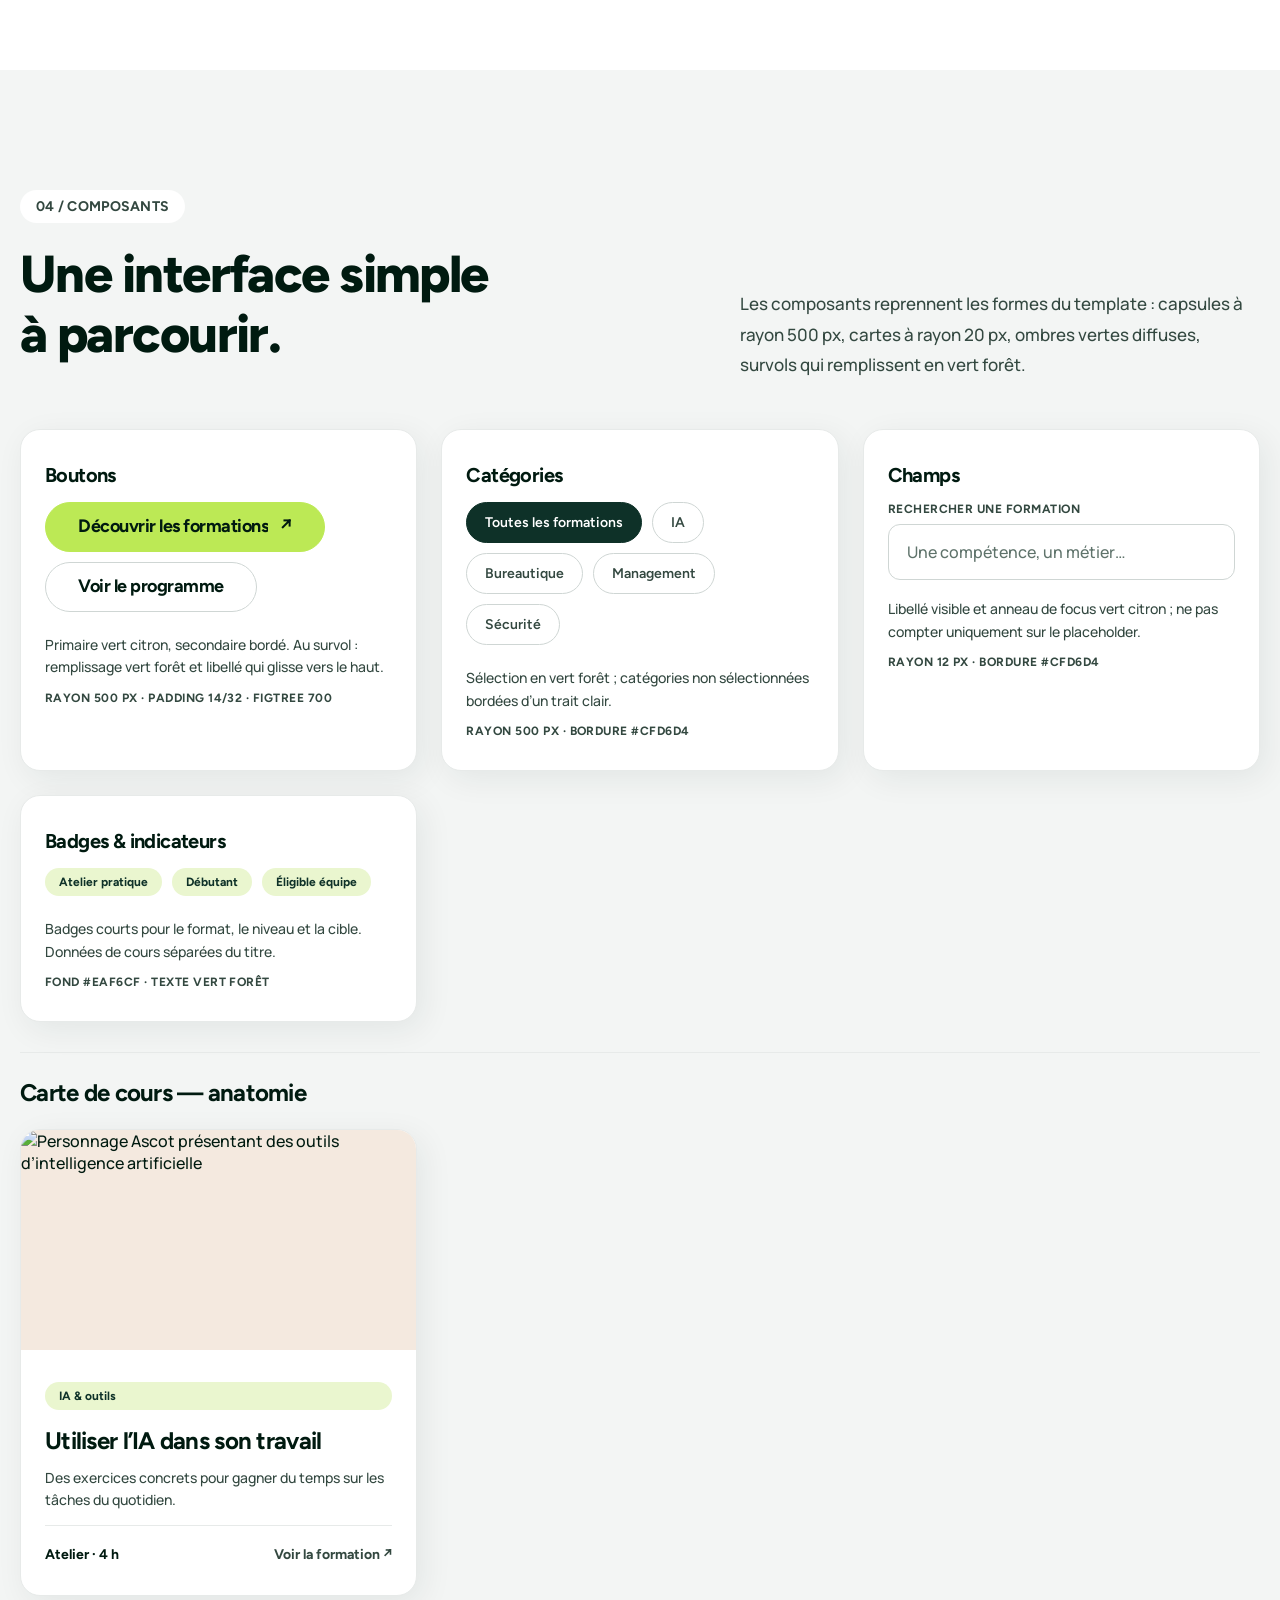
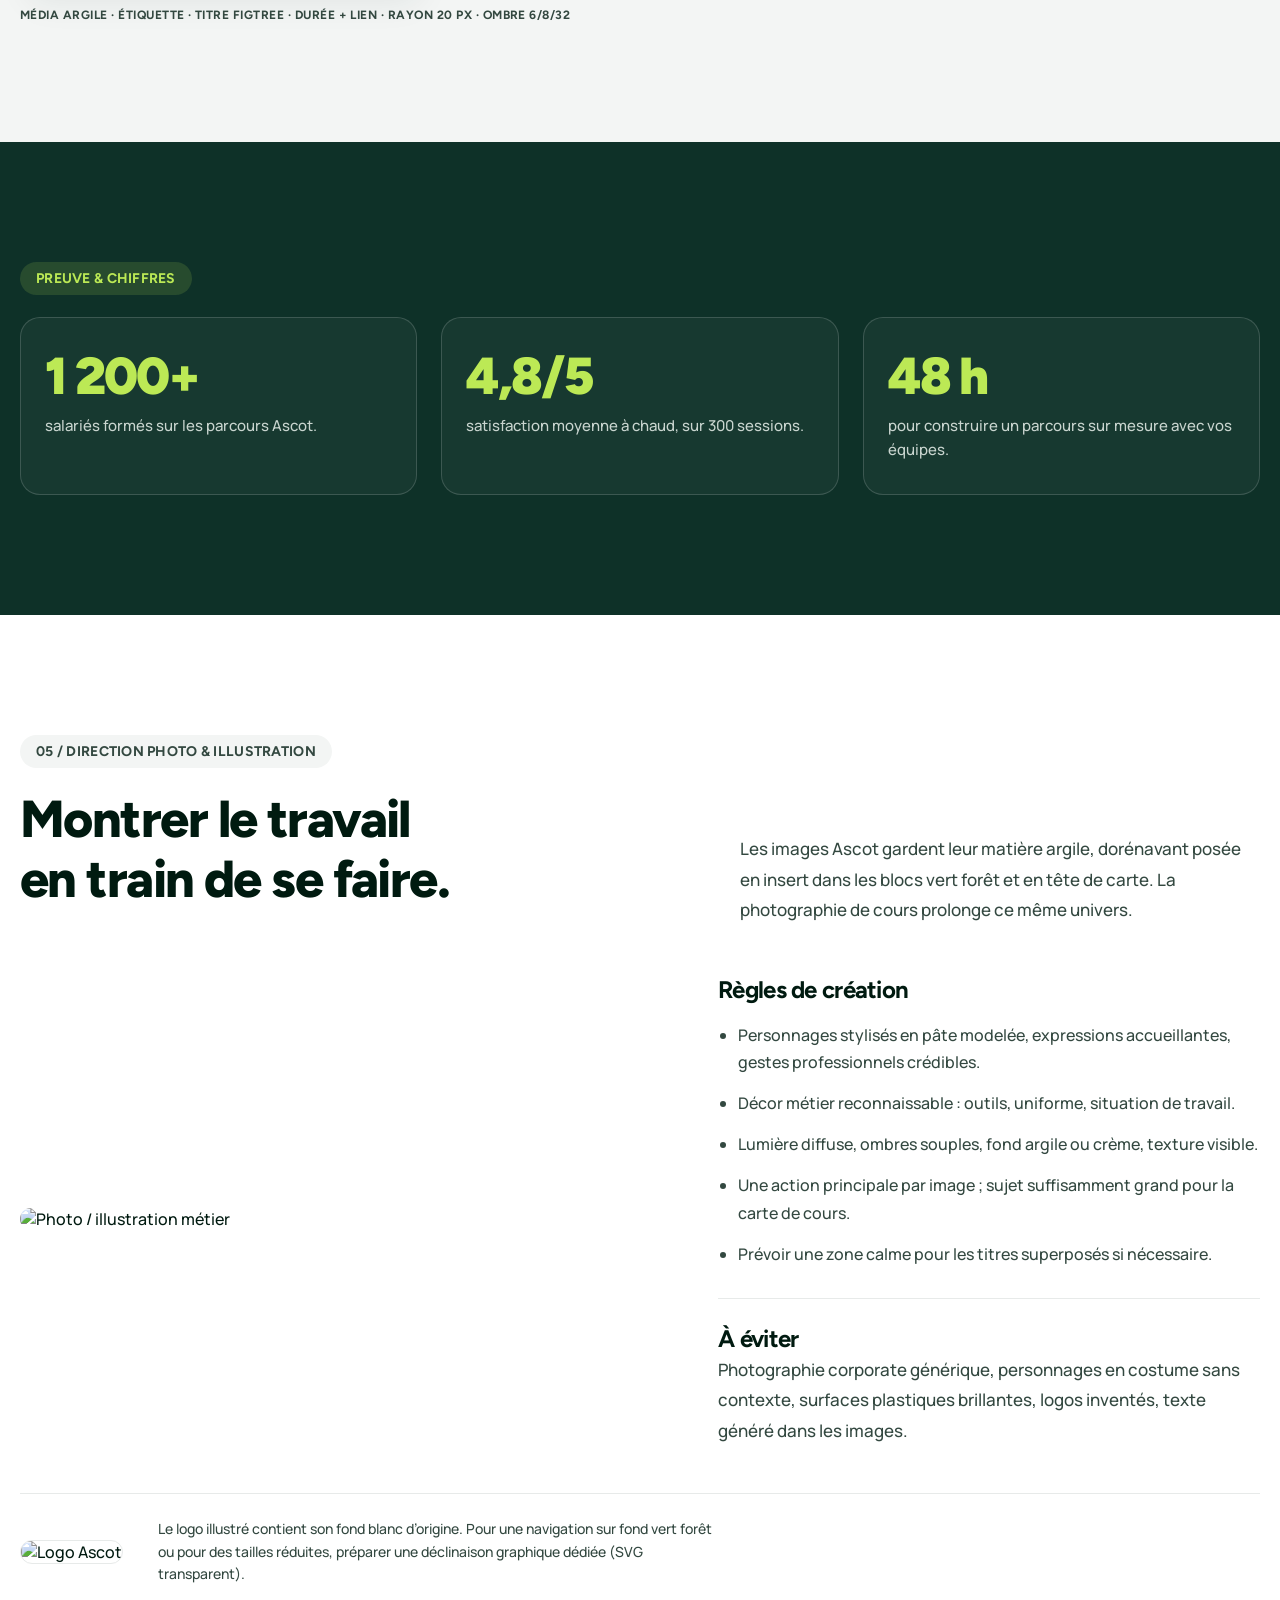
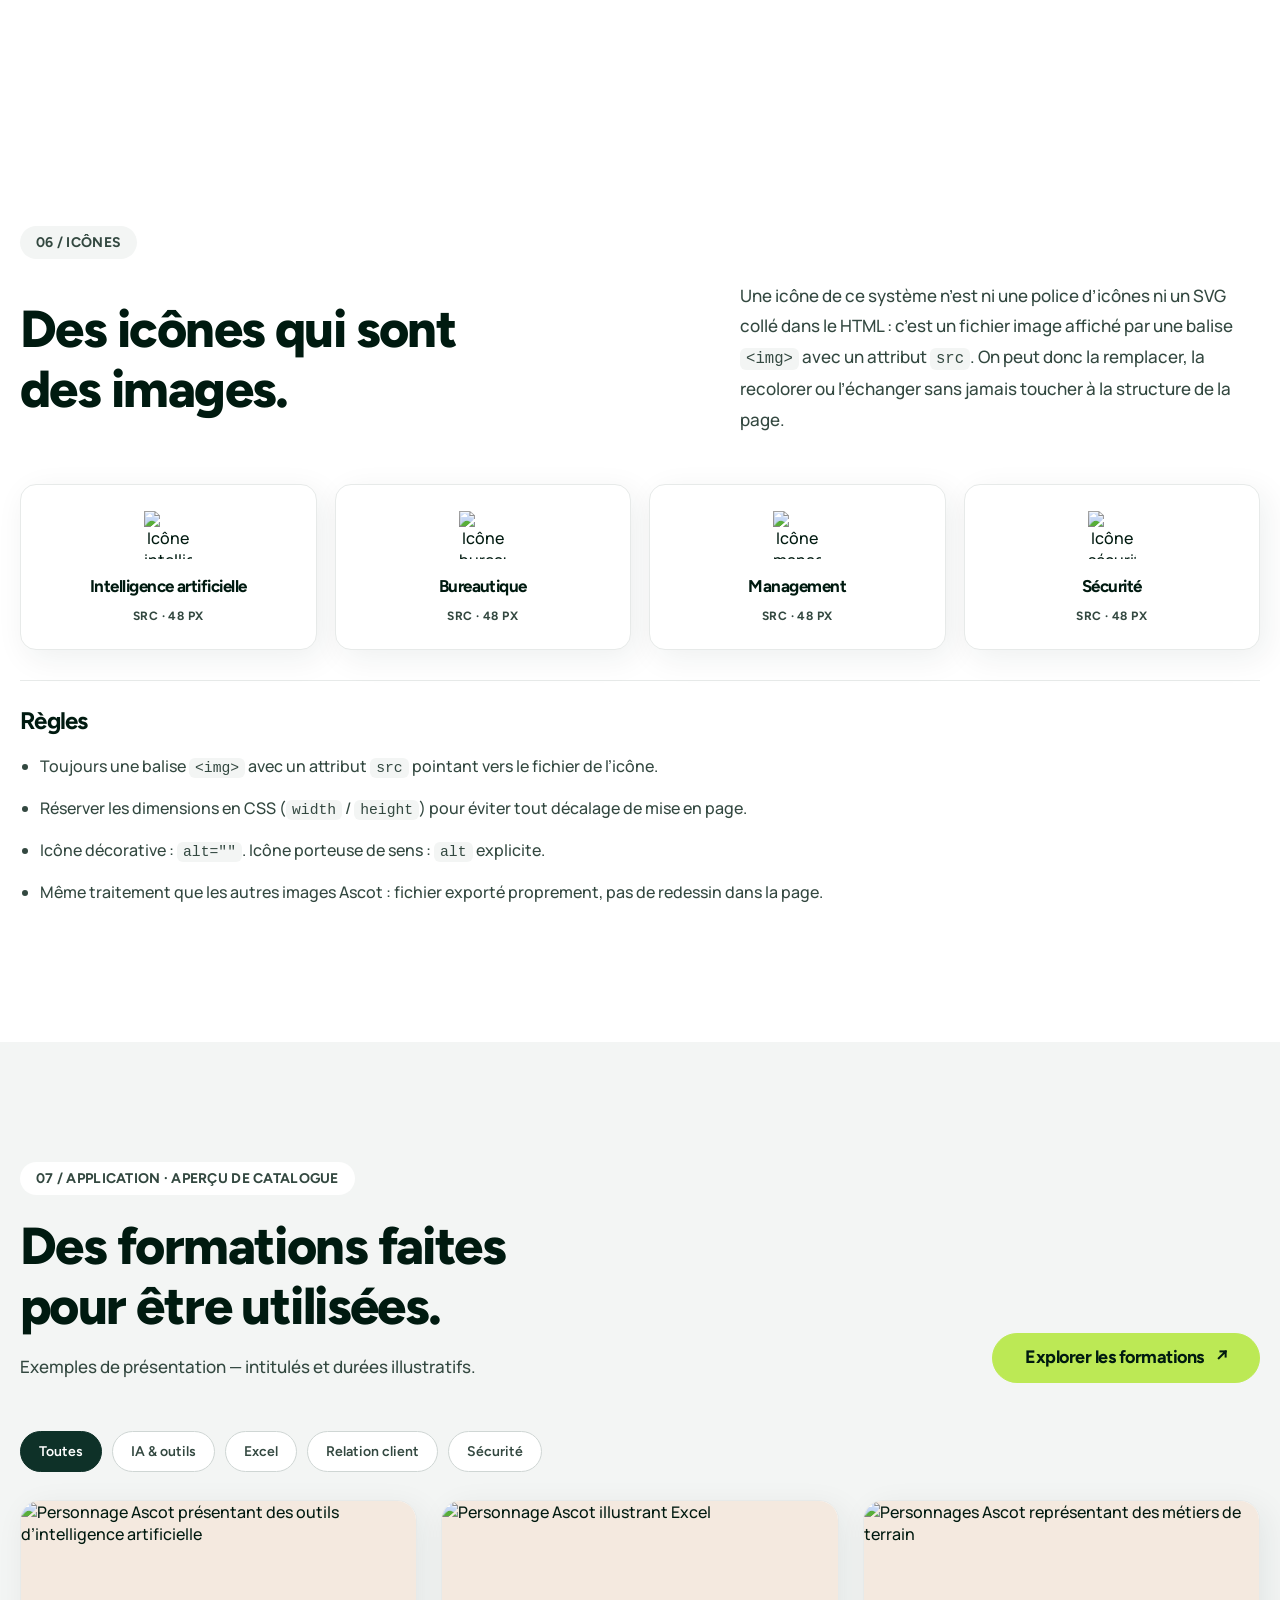
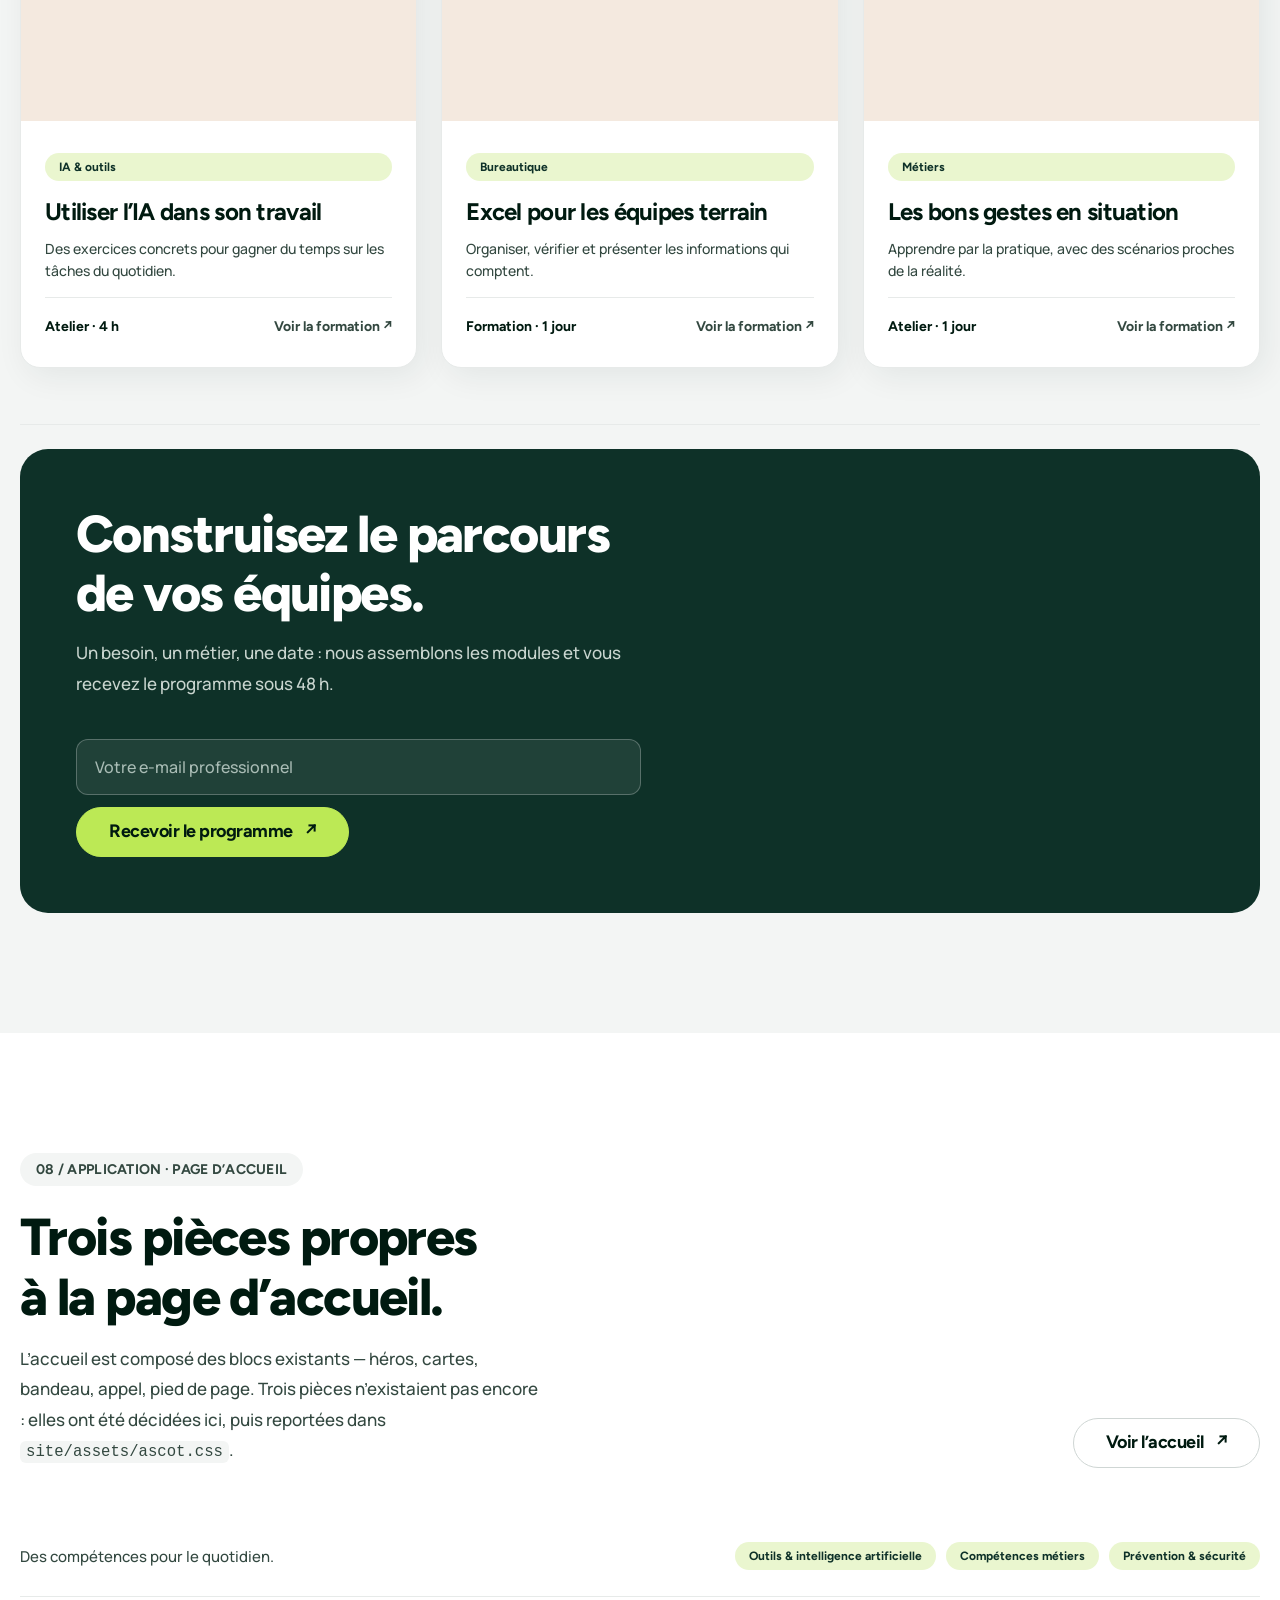
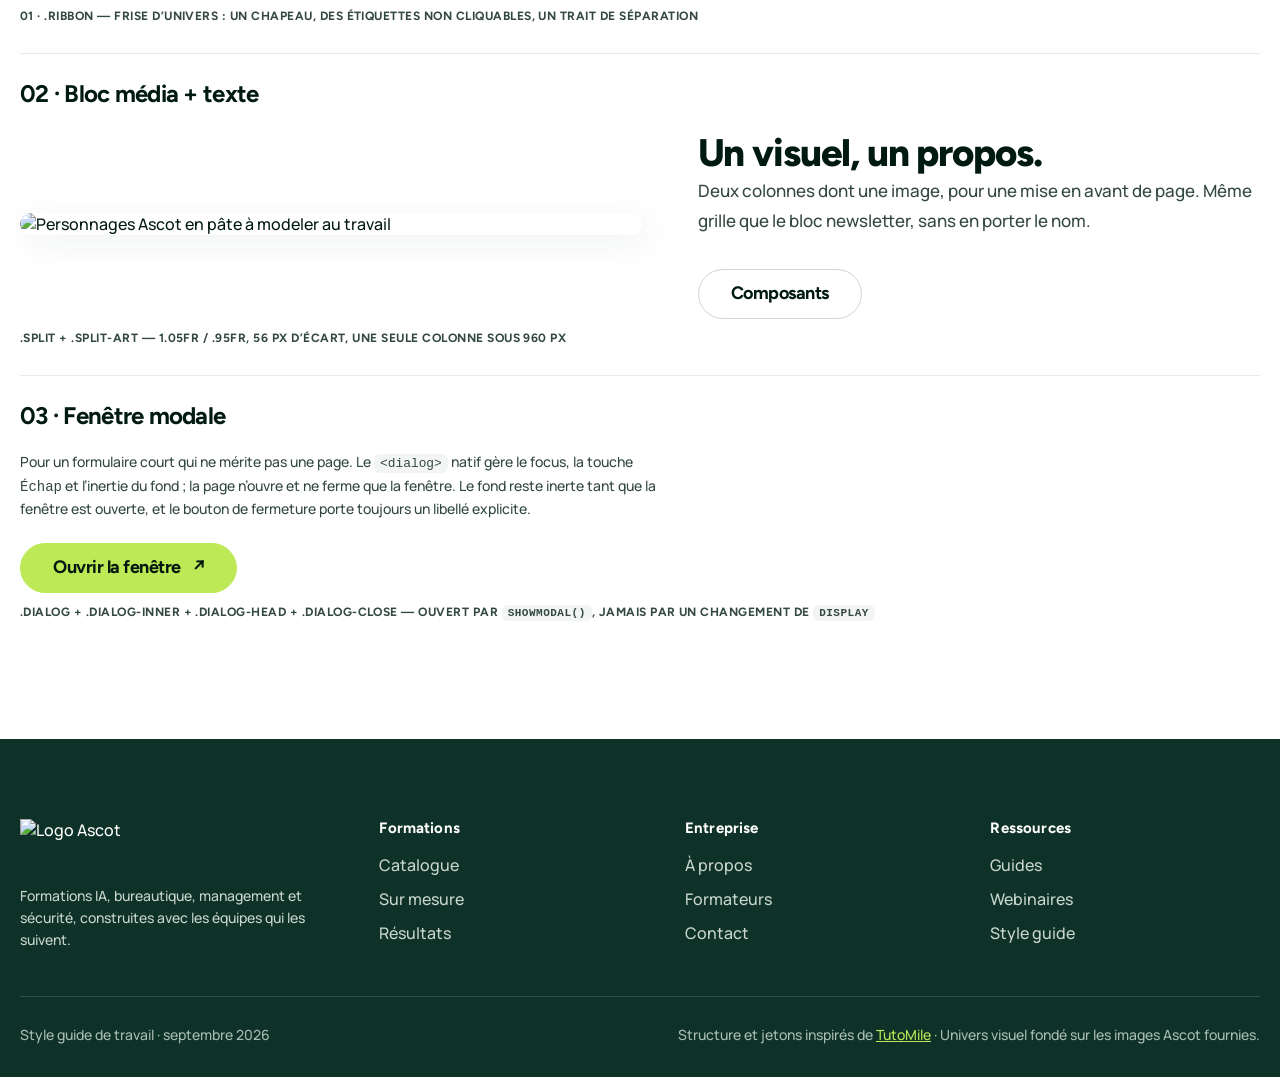
==== commit a6a8be5a: "Nouvelle page d'accueil intégrée au styleguide La maquette reçue est reconstruite avec les composant" ====
--- a/specs/Styleguide_Ascot_Formations.html
+++ b/specs/Styleguide_Ascot_Formations.html
@@ -1,296 +1,367 @@
 <!DOCTYPE html>
-<html lang="fr"><head><meta charset="utf-8"><meta name="viewport" content="width=device-width,initial-scale=1"><title>ASCOT Formations — Style guide</title><link rel="preconnect" href="https://fonts.googleapis.com"><link rel="preconnect" href="https://fonts.gstatic.com" crossorigin=""><link href="https://fonts.googleapis.com/css2?family=DM+Sans:wght@400;500;600;700;800&amp;family=Nunito:wght@400;600;700;800;900&amp;display=swap" rel="stylesheet"><style>
-:root{--ink:#24221f;--green:#90c819;--green-deep:#537a0b;--cream:#f4e9df;--paper:#fffdf9;--stone:#817c74;--line:#e3dad0;--dark:#242320;--radius:22px;--space:8px}*{box-sizing:border-box}html{scroll-behavior:smooth}body{margin:0;background:var(--paper);color:var(--ink);font-family:'DM Sans',Arial,sans-serif}a{color:inherit;text-decoration:none}button{font:inherit;cursor:pointer}img{display:block;max-width:100%}.shell{max-width:1280px;margin:auto;padding:0 42px}.top{position:sticky;top:0;z-index:20;background:rgba(255,253,249,.95);backdrop-filter:blur(12px);border-bottom:1px solid var(--line)}nav{height:76px;display:flex;align-items:center;gap:32px}.brand{font-family:Nunito,sans-serif;font-weight:900;font-size:28px;letter-spacing:-.055em}.brand span{color:var(--green)}.links{display:flex;gap:25px;margin-left:auto;font-size:13px;font-weight:700}.nav-cta,.btn{background:var(--green);border:2px solid var(--green);padding:14px 22px;border-radius:100px;font-weight:800;display:inline-flex;align-items:center;gap:15px}.nav-cta{font-size:13px}.btn:hover,.nav-cta:hover{background:#b0dc45;border-color:#b0dc45}.btn.secondary{background:transparent;border-color:var(--ink)}.eyebrow{font-size:11px;font-weight:800;letter-spacing:.18em;text-transform:uppercase;color:var(--green-deep)}h1,h2,h3,p{margin-top:0}h1,h2,h3{font-family:Nunito,sans-serif;letter-spacing:-.045em}h1{font-size:clamp(50px,6vw,86px);line-height:1.03;margin-bottom:24px}h2{font-size:clamp(34px,4vw,54px);line-height:1.08;margin-bottom:16px}h3{font-size:24px;line-height:1.18}p{line-height:1.65;color:#5f5b55}.hero{background:var(--cream);padding:62px 0 0;overflow:hidden}.hero-grid{display:grid;grid-template-columns:1fr 1fr;gap:40px;align-items:center}.hero-copy{padding-bottom:50px}.hero-copy p{font-size:18px;max-width:520px}.hero-actions{display:flex;gap:12px;flex-wrap:wrap;margin:28px 0}.hero-art{align-self:end}.hero-art img{width:100%;border-radius:28px 28px 0 0;mix-blend-mode:multiply}.meta{font-size:13px;font-weight:700}.meta b{color:var(--green-deep)}section{padding:95px 0}.section-head{display:flex;justify-content:space-between;align-items:end;gap:36px;margin-bottom:34px}.section-head p{max-width:450px}.grid{display:grid;grid-template-columns:repeat(3,1fr);gap:22px}.card{background:white;border:1px solid var(--line);border-radius:var(--radius);overflow:hidden;box-shadow:0 6px 22px rgba(36,34,31,.035)}.card-media{height:210px;background:var(--cream);position:relative;overflow:hidden;display:flex;align-items:center;justify-content:center}.card-media img{width:100%;height:100%;object-fit:cover;object-position:bottom}.card-media.logo-img img{object-fit:contain;padding:34px;background:#fff}.tag{display:inline-block;border-radius:100px;padding:7px 11px;background:#e8f5cd;color:#385600;font-size:11px;font-weight:800}.card-body{padding:24px}.card-body h3{margin:15px 0 10px}.card-footer{display:flex;align-items:center;justify-content:space-between;border-top:1px solid var(--line);margin-top:25px;padding-top:18px;font-size:13px;font-weight:800}.band{background:var(--dark);color:white}.band p{color:#ccc9c3}.tokens{display:grid;grid-template-columns:repeat(6,1fr);gap:14px}.swatch{background:white;border-radius:16px;overflow:hidden;color:var(--ink)}.swatch .color{height:100px}.swatch .label{padding:13px;font-size:12px;font-weight:700}.swatch small{display:block;color:#706c66;margin-top:4px}.type-samples{display:grid;grid-template-columns:1fr 1fr;gap:25px}.type-box{border:1px solid var(--line);border-radius:var(--radius);padding:35px;background:white}.type-box strong{font-family:Nunito;font-size:46px;line-height:1;letter-spacing:-.05em}.type-box p{margin:18px 0 0}.spec{font-size:12px;color:var(--stone);font-weight:700;margin:10px 0}.components{display:grid;grid-template-columns:repeat(2,1fr);gap:22px}.component{border:1px solid var(--line);border-radius:var(--radius);background:white;padding:30px}.component h3{font-size:20px}.pills{display:flex;gap:10px;flex-wrap:wrap}.pill{padding:10px 15px;border:1px solid var(--line);border-radius:100px;font-size:13px;font-weight:700}.pill.active{background:var(--ink);color:#fff;border-color:var(--ink)}.field{width:100%;border:1.5px solid var(--line);border-radius:13px;padding:15px 18px;font:inherit}.field:focus{outline:3px solid #d8ecad;border-color:var(--green-deep)}.photo-guides{display:grid;grid-template-columns:1.2fr .8fr;gap:30px;align-items:center}.photo-guides img{border-radius:22px}.notes{font-size:15px}.notes li{margin:12px 0;line-height:1.55}.rule{border-top:1px solid var(--line);padding-top:22px;margin-top:28px}.small{font-size:13px}.footer{background:var(--cream);padding:42px 0}.footer .shell{display:flex;justify-content:space-between;gap:20px;align-items:center}.source{font-size:12px}.mock{background:#f7f3ed}.mock .card{transition:transform .2s,box-shadow .2s}.mock .card:hover{transform:translateY(-4px);box-shadow:0 12px 35px rgba(36,34,31,.12)}@media(max-width:850px){.shell{padding:0 22px}.links{display:none}.hero-grid,.type-samples,.components,.photo-guides{grid-template-columns:1fr}.hero{padding-top:50px}.hero-copy{padding-bottom:0}.hero-art img{max-height:460px;object-fit:cover;object-position:bottom}.grid{grid-template-columns:1fr 1fr}.tokens{grid-template-columns:repeat(3,1fr)}section{padding:65px 0}}@media(max-width:580px){.grid{grid-template-columns:1fr}.tokens{grid-template-columns:repeat(2,1fr)}.section-head{display:block}.nav-cta{margin-left:auto}.footer .shell{display:block}}
-.placeholder{background:linear-gradient(135deg,#e9e0d5,#f8f1e9);border:2px dashed #baa997;border-radius:22px;min-height:270px;display:flex;flex-direction:column;justify-content:center;align-items:center;text-align:center;gap:8px;padding:26px;color:#494037}.placeholder strong{font:800 19px Nunito,sans-serif;max-width:380px}.placeholder small{font-size:12px;color:#72675d;line-height:1.45}.placeholder-icon{font-size:36px;line-height:1;color:#90c819}.placeholder-hero{min-height:520px;border-radius:28px 28px 0 0}.placeholder-photo{min-height:420px}.placeholder-logo{min-height:170px;min-width:260px;flex:0 0 260px}.placeholder-card{min-height:210px;width:100%;border:none;border-radius:0;background:linear-gradient(135deg,#eae0d4,#f5e9dc)}.placeholder-card strong{font-size:16px} @media(max-width:850px){.placeholder-hero{min-height:340px}} </style></head><body><!-- Rendered by PI WEB plugin: html-preview --><!-- Rendered by PI WEB plugin: html-preview --><!-- Rendered by PI WEB plugin: html-preview --><!-- Rendered by PI WEB plugin: html-preview --><div class="top"><nav class="shell"><a class="brand" href="#accueil"><img alt="Logo Ascot" src="https://cdn.stedzstudio.com/clay-ascot-formations-logo.png" style="height:48px;width:auto;display:block"></a><div class="links"><a href="#direction">Direction</a><a href="#couleurs">Couleurs</a><a href="#typographie">Typographie</a><a href="#composants">Composants</a><a href="#images">Images</a></div><a class="nav-cta" href="#apercu">Voir l’aperçu ↗</a></nav></div>
-<header class="hero" id="accueil"><div class="shell hero-grid"><div class="hero-copy"><div class="eyebrow">Style guide · Ascot Formations · v1</div><h1>La formation qui <span style="color:var(--green-deep)">passe à l’action.</span></h1><p>Une identité chaleureuse et concrète pour celles et ceux qui font tourner l’entreprise. Le catalogue clair de TutoMile rencontre l’univers en pâte modelée d’Ascot.</p><div class="hero-actions"><a class="btn" href="#couleurs">Explorer le style guide <span>↗</span></a><a class="btn secondary" href="#apercu">Voir les cartes</a></div><div class="meta"><b>01</b> Système visuel &nbsp;·&nbsp; <b>02</b> Composants &nbsp;·&nbsp; <b>03</b> Exemple de page</div></div><div class="hero-art"><img alt="Visuel principal Ascot" src="https://cdn.stedzstudio.com/ascot-formations-en-action.png"></div></div></header>
-<section id="direction"><div class="shell"><div class="eyebrow">01 / Direction artistique</div><div class="section-head"><h2>Accessible, vivant,<br>ancré dans les métiers.</h2><p>Reprendre la hiérarchie lisible d’une plateforme de cours : promesse forte, catégories, cartes de formations, preuves et appels à l’action. L’adaptation Ascot donne une présence tangible aux métiers et aux résultats.</p></div><div class="grid"><div class="component"><h3>Une structure qui guide</h3><p>Grand titre, sous-texte bref, action primaire évidente. Grille de cours et filtres pour découvrir rapidement une formation.</p></div><div class="component"><h3>Une matière reconnaissable</h3><p>Logo et personnages modelés, textures manuelles, volume doux, ombres naturelles. Les scènes montrent des gestes et outils de travail.</p></div><div class="component"><h3>Une parole concrète</h3><p>Des compétences que l’on pratique. Dire ce que l’apprenant saura faire plutôt que promettre une transformation abstraite.</p></div></div></div></section>
-<section class="band" id="couleurs"><div class="shell"><div class="eyebrow" style="color:#b2e64c">02 / Palette</div><div class="section-head"><h2>Du charbon, du vert,<br>une toile chaleureuse.</h2><p>Valeurs numériques proposées d’après les visuels fournis : elles servent de jetons web, sans prétendre constituer les couleurs officielles de la marque.</p></div><div class="tokens"><div class="swatch"><div class="color" style="background:#24221f"></div><div class="label">Charbon <small>#24221F · textes</small></div></div><div class="swatch"><div class="color" style="background:#90c819"></div><div class="label">Vert Ascot <small>#90C819 · action</small></div></div><div class="swatch"><div class="color" style="background:#537a0b"></div><div class="label">Vert profond <small>#537A0B · accent</small></div></div><div class="swatch"><div class="color" style="background:#f4e9df"></div><div class="label">Argile claire <small>#F4E9DF · section</small></div></div><div class="swatch"><div class="color" style="background:#fffdf9"></div><div class="label">Papier <small>#FFFDF9 · fond</small></div></div><div class="swatch"><div class="color" style="background:#817c74"></div><div class="label">Pierre <small>#817C74 · secondaire</small></div></div></div><p class="small" style="margin:25px 0 0">Usage : texte charbon sur vert ; texte charbon sur argile ; vert profond pour les liens textuels. Éviter le texte blanc sur le vert vif.</p></div></section>
-<section id="typographie"><div class="shell"><div class="eyebrow">03 / Typographie</div><div class="section-head"><h2>Des titres généreux.<br>Un contenu sans friction.</h2><p>Les lettres du visuel sont modelées à la main : aucune police numérique ne peut les reproduire exactement. Nunito sert de compagnon arrondi pour l’interface ; DM Sans garde le contenu lisible.</p></div><div class="type-samples"><div class="type-box"><div class="eyebrow">Titres · Nunito ExtraBold / Black</div><strong>Apprendre.<br>Appliquer. Avancer.</strong><div class="spec">H1 72–86 px · H2 40–54 px · H3 24 px · interligne 1.03–1.18</div></div><div class="type-box"><div class="eyebrow">Texte · DM Sans</div><p style="font-size:20px;color:var(--ink)">Des formations utiles, construites autour de votre quotidien et des compétences qui comptent vraiment.</p><div class="spec">Texte courant 16–18 px · interligne 1.6 · graisse 400–600</div></div></div><p class="rule small">Logo : utiliser le visuel Ascot fourni dans les supports de marque ; ne pas le recomposer en police d’interface. Sur le web, prévoir à terme un export transparent et un SVG validé.</p></div></section>
-<section id="composants" class="mock"><div class="shell"><div class="eyebrow">04 / Composants</div><div class="section-head"><h2>Une interface simple<br>à parcourir.</h2><p>La composition emprunte à TutoMile les catégories, les cartes de cours, les bénéfices et les appels à l’action visibles, adaptés au ton Ascot.</p></div><div class="components"><div class="component"><h3>Boutons</h3><div class="pills"><button class="btn">Découvrir les formations ↗</button><button class="btn secondary">Voir le programme</button></div><p class="small" style="margin:20px 0 0">Primaire vert, secondaire transparent ; forme capsule ; libellé qui décrit l’action.</p></div><div class="component"><h3>Catégories</h3><div class="pills"><span class="pill active">Toutes les formations</span><span class="pill">IA</span><span class="pill">Bureautique</span><span class="pill">Management</span><span class="pill">Sécurité</span></div><p class="small" style="margin:20px 0 0">Sélection charbon ; catégories non sélectionnées bordées d’un trait fin.</p></div><div class="component"><h3>Champs</h3><label for="search" class="spec" style="display:block;margin-bottom:8px">RECHERCHER UNE FORMATION</label><input id="search" class="field" placeholder="Une compétence, un métier…"><p class="small" style="margin:16px 0 0">Libellé visible et focus vert ; ne pas compter uniquement sur le placeholder.</p></div><div class="component"><h3>Badges &amp; indicateurs</h3><div class="pills"><span class="tag">Atelier pratique</span><span class="tag">Débutant</span><span class="tag">Éligible équipe</span></div><p class="small" style="margin:20px 0 0">Badges courts pour le format, le niveau et la cible. Données de cours séparées du titre.</p></div></div></div></section>
-<section id="images"><div class="shell"><div class="eyebrow">05 / Direction photo &amp; illustration</div><div class="section-head"><h2>Montrer le travail<br>en train de se faire.</h2><p>Les deux références jointes définissent la matière, les personnages et la gamme chromatique. La photographie de cours doit prolonger ce même univers visuel.</p></div><div class="photo-guides"><img alt="Photo / illustration métier" src="https://cdn.stedzstudio.com/image-gen-1.png"><div><h3>Règles de création</h3><ul class="notes"><li>Personnages stylisés en pâte modelée, expressions accueillantes, gestes professionnels crédibles.</li><li>Décor métier reconnaissable : outils, uniforme, situation de travail.</li><li>Lumière diffuse, ombres souples, fond argile ou crème, texture visible.</li><li>Une action principale par image ; sujet suffisamment grand pour la carte de cours.</li><li>Prévoir une zone calme pour les titres superposés si nécessaire.</li></ul><div class="rule"><h3>À éviter</h3><p>Photographie corporate générique, personnages en costume sans contexte, surfaces plastiques brillantes, logos inventés, texte généré dans les images.</p></div></div></div><div class="rule" style="display:flex;gap:35px;align-items:center"><img alt="Logo Ascot" src="https://cdn.stedzstudio.com/clay-ascot-formations-logo-1.png"><p class="small">Le logo illustré contient son fond blanc d’origine. Pour une navigation sur fond coloré ou pour des tailles réduites, préparer une déclinaison graphique dédiée.</p></div></div></section>
-<section class="mock" id="apercu"><div class="shell"><div class="eyebrow">06 / Application · aperçu de catalogue</div><div class="section-head"><div><h2>Des formations faites<br>pour être utilisées.</h2><p>Exemples de présentation — intitulés et durées illustratifs.</p></div><a class="btn" href="#accueil">Explorer les formations ↗</a></div><div class="pills" style="margin-bottom:25px"><span class="pill active">Toutes</span><span class="pill">IA &amp; outils</span><span class="pill">Excel</span><span class="pill">Relation client</span><span class="pill">Sécurité</span></div><div class="grid"><article class="card"><div class="card-media"><img alt="Personnage Ascot présentant des outils d’intelligence artificielle" src="https://cdn.stedzstudio.com/ia-guy.png"></div><div class="card-body"><span class="tag">IA &amp; outils</span><h3>Utiliser l’IA dans son travail</h3><p class="small">Des exercices concrets pour gagner du temps sur les tâches du quotidien.</p><div class="card-footer"><span>Atelier · 4 h</span><span>Voir la formation ↗</span></div></div></article><article class="card"><div class="card-media"><img alt="Personnage Ascot illustrant Excel" src="https://placehold.co/360x210/e3dad0/494037.png?text=Excel"></div><div class="card-body"><span class="tag">Bureautique</span><h3>Excel pour les équipes terrain</h3><p class="small">Organiser, vérifier et présenter les informations qui comptent.</p><div class="card-footer"><span>Formation · 1 jour</span><span>Voir la formation ↗</span></div></div></article><article class="card"><div class="card-media"><img alt="Personnages Ascot représentant des métiers de terrain" src="https://placehold.co/360x210/e3dad0/494037.png?text=M%C3%A9tiers"></div><div class="card-body"><span class="tag">Métiers</span><h3>Les bons gestes en situation</h3><p class="small">Apprendre par la pratique, avec des scénarios proches de la réalité.</p><div class="card-footer"><span>Atelier · 1 jour</span><span>Voir la formation ↗</span></div></div></article></div></div></section>
-<footer class="footer"><div class="shell"><div><div class="brand">ASC<span>O</span>T <small style="font-size:12px;letter-spacing:.15em">FORMATIONS</small></div><div class="source">Style guide de travail · septembre 2026</div></div><div class="source">Structure inspirée de <a href="https://tutomile.webflow.io/" target="_blank" rel="noopener" style="text-decoration:underline">TutoMile</a> · Univers visuel fondé sur les images Ascot fournies.</div></div></footer><script>
-(function(){
-  var MODE = "edit";
-  function getSelector(el){
-    var t = el.tagName.toLowerCase();
-    if (el.id) return '#'+el.id;
-    var c = Array.from(el.classList).filter(Boolean).join('.');
-    if (c) return t+'.'+c;
-    var n = el.getAttribute('name');
-    if (n) return t+'[name="'+n+'"]';
-    return t;
-  }
-  function applyMode(){
-    var editable = MODE === 'edit';
-    if (document.body) {
-      document.body.setAttribute('contenteditable', editable ? 'true' : 'false');
-      document.body.style.cursor = editable ? 'text' : (MODE === 'image' ? 'crosshair' : 'default');
-      document.body.style.outline = 'none';
-    }
-  }
-  window.addEventListener('message', function(e){
-    var d = e.data;
-    if (!d || d.type !== 'html-preview-set-mode') return;
-    MODE = d.mode;
-    applyMode();
-  });
-  document.addEventListener('keydown', function(e){
-    if (MODE !== 'edit') return;
-    if (e.key !== ' ') return;
-    var sel = window.getSelection();
-    if (!sel.rangeCount) return;
-    e.preventDefault();
-    var range = sel.getRangeAt(0);
-    var spaceNode = document.createTextNode(' ');
-    range.deleteContents();
-    range.insertNode(spaceNode);
-    range.setStartAfter(spaceNode);
-    range.setEndAfter(spaceNode);
-    sel.removeAllRanges();
-    sel.addRange(range);
-  });
-  document.addEventListener('click', function(e){
-    // Navigation mode: let the page behave like a real browser.
-    if (MODE === 'navigation') return;
-    var img = e.target && e.target.closest ? e.target.closest('img') : null;
-    // Image Studio mode: report the clicked image, keep the page inert.
-    if (MODE === 'image') {
-      e.preventDefault();
-      e.stopPropagation();
-      if (img) {
-        var all = Array.prototype.slice.call(document.images);
-        window.parent.postMessage({
-          type: 'html-preview-img-click',
-          src: img.getAttribute('src') || '',
-          alt: img.getAttribute('alt') || '',
-          selector: getSelector(img),
-          index: all.indexOf(img)
-        }, '*');
-      }
-      return;
-    }
-    var comp = e.target.closest('[id],[class],div,section,article,nav,aside,header,footer,main,form,a,button,input,select,textarea,label,ul,ol,li');
-    if (!comp) comp = e.target;
-    e.preventDefault();
-    e.stopPropagation();
-    if (MODE === 'spec') {
-      window.parent.postMessage({ type: 'html-preview-btn-click', selector: getSelector(comp) }, '*');
-    }
-  }, true);
-  applyMode();
-})();
-</script><script>
-(function(){
-  var MODE = "edit";
-  function getSelector(el){
-    var t = el.tagName.toLowerCase();
-    if (el.id) return '#'+el.id;
-    var c = Array.from(el.classList).filter(Boolean).join('.');
-    if (c) return t+'.'+c;
-    var n = el.getAttribute('name');
-    if (n) return t+'[name="'+n+'"]';
-    return t;
-  }
-  function applyMode(){
-    var editable = MODE === 'edit';
-    if (document.body) {
-      document.body.setAttribute('contenteditable', editable ? 'true' : 'false');
-      document.body.style.cursor = editable ? 'text' : (MODE === 'image' ? 'crosshair' : 'default');
-      document.body.style.outline = 'none';
-    }
-  }
-  window.addEventListener('message', function(e){
-    var d = e.data;
-    if (!d || d.type !== 'html-preview-set-mode') return;
-    MODE = d.mode;
-    applyMode();
-  });
-  document.addEventListener('keydown', function(e){
-    if (MODE !== 'edit') return;
-    if (e.key !== ' ') return;
-    var sel = window.getSelection();
-    if (!sel.rangeCount) return;
-    e.preventDefault();
-    var range = sel.getRangeAt(0);
-    var spaceNode = document.createTextNode(' ');
-    range.deleteContents();
-    range.insertNode(spaceNode);
-    range.setStartAfter(spaceNode);
-    range.setEndAfter(spaceNode);
-    sel.removeAllRanges();
-    sel.addRange(range);
-  });
-  document.addEventListener('click', function(e){
-    // Navigation mode: let the page behave like a real browser.
-    if (MODE === 'navigation') return;
-    var img = e.target && e.target.closest ? e.target.closest('img') : null;
-    // Image Studio mode: report the clicked image, keep the page inert.
-    if (MODE === 'image') {
-      e.preventDefault();
-      e.stopPropagation();
-      if (img) {
-        var all = Array.prototype.slice.call(document.images);
-        window.parent.postMessage({
-          type: 'html-preview-img-click',
-          src: img.getAttribute('src') || '',
-          alt: img.getAttribute('alt') || '',
-          selector: getSelector(img),
-          index: all.indexOf(img)
-        }, '*');
-      }
-      return;
-    }
-    var comp = e.target.closest('[id],[class],div,section,article,nav,aside,header,footer,main,form,a,button,input,select,textarea,label,ul,ol,li');
-    if (!comp) comp = e.target;
-    e.preventDefault();
-    e.stopPropagation();
-    if (MODE === 'spec') {
-      window.parent.postMessage({ type: 'html-preview-btn-click', selector: getSelector(comp) }, '*');
-    }
-  }, true);
-  applyMode();
-})();
-</script><script>
-(function(){
-  var MODE = "navigation";
-  function getSelector(el){
-    var t = el.tagName.toLowerCase();
-    if (el.id) return '#'+el.id;
-    var c = Array.from(el.classList).filter(Boolean).join('.');
-    if (c) return t+'.'+c;
-    var n = el.getAttribute('name');
-    if (n) return t+'[name="'+n+'"]';
-    return t;
-  }
-  function applyMode(){
-    var editable = MODE === 'edit';
-    if (document.body) {
-      document.body.setAttribute('contenteditable', editable ? 'true' : 'false');
-      document.body.style.cursor = editable ? 'text' : (MODE === 'image' ? 'crosshair' : 'default');
-      document.body.style.outline = 'none';
-    }
-  }
-  window.addEventListener('message', function(e){
-    var d = e.data;
-    if (!d || d.type !== 'html-preview-set-mode') return;
-    MODE = d.mode;
-    applyMode();
-  });
-  document.addEventListener('keydown', function(e){
-    if (MODE !== 'edit') return;
-    if (e.key !== ' ') return;
-    var sel = window.getSelection();
-    if (!sel.rangeCount) return;
-    e.preventDefault();
-    var range = sel.getRangeAt(0);
-    var spaceNode = document.createTextNode(' ');
-    range.deleteContents();
-    range.insertNode(spaceNode);
-    range.setStartAfter(spaceNode);
-    range.setEndAfter(spaceNode);
-    sel.removeAllRanges();
-    sel.addRange(range);
-  });
-  document.addEventListener('click', function(e){
-    // Navigation mode: let the page behave like a real browser.
-    if (MODE === 'navigation') return;
-    var img = e.target && e.target.closest ? e.target.closest('img') : null;
-    // Image Studio mode: report the clicked image, keep the page inert.
-    if (MODE === 'image') {
-      e.preventDefault();
-      e.stopPropagation();
-      if (img) {
-        var all = Array.prototype.slice.call(document.images);
-        window.parent.postMessage({
-          type: 'html-preview-img-click',
-          src: img.getAttribute('src') || '',
-          alt: img.getAttribute('alt') || '',
-          selector: getSelector(img),
-          index: all.indexOf(img)
-        }, '*');
-      }
-      return;
-    }
-    var comp = e.target.closest('[id],[class],div,section,article,nav,aside,header,footer,main,form,a,button,input,select,textarea,label,ul,ol,li');
-    if (!comp) comp = e.target;
-    e.preventDefault();
-    e.stopPropagation();
-    if (MODE === 'spec') {
-      window.parent.postMessage({ type: 'html-preview-btn-click', selector: getSelector(comp) }, '*');
-    }
-  }, true);
-  applyMode();
-})();
-</script><script>
-(function(){
-  var MODE = "edit";
-  function getSelector(el){
-    var t = el.tagName.toLowerCase();
-    if (el.id) return '#'+el.id;
-    var c = Array.from(el.classList).filter(Boolean).join('.');
-    if (c) return t+'.'+c;
-    var n = el.getAttribute('name');
-    if (n) return t+'[name="'+n+'"]';
-    return t;
-  }
-  function applyMode(){
-    var editable = MODE === 'edit';
-    if (document.body) {
-      document.body.setAttribute('contenteditable', editable ? 'true' : 'false');
-      document.body.style.cursor = editable ? 'text' : (MODE === 'image' ? 'crosshair' : 'default');
-      document.body.style.outline = 'none';
-    }
-  }
-  window.addEventListener('message', function(e){
-    var d = e.data;
-    if (!d || d.type !== 'html-preview-set-mode') return;
-    MODE = d.mode;
-    applyMode();
-  });
-  document.addEventListener('keydown', function(e){
-    if (MODE !== 'edit') return;
-    if (e.key !== ' ') return;
-    var sel = window.getSelection();
-    if (!sel.rangeCount) return;
-    e.preventDefault();
-    var range = sel.getRangeAt(0);
-    var spaceNode = document.createTextNode(' ');
-    range.deleteContents();
-    range.insertNode(spaceNode);
-    range.setStartAfter(spaceNode);
-    range.setEndAfter(spaceNode);
-    sel.removeAllRanges();
-    sel.addRange(range);
-  });
-  document.addEventListener('click', function(e){
-    // Navigation mode: let the page behave like a real browser.
-    if (MODE === 'navigation') return;
-    var img = e.target && e.target.closest ? e.target.closest('img') : null;
-    // Image Studio mode: report the clicked image, keep the page inert.
-    if (MODE === 'image') {
-      e.preventDefault();
-      e.stopPropagation();
-      if (img) {
-        var all = Array.prototype.slice.call(document.images);
-        window.parent.postMessage({
-          type: 'html-preview-img-click',
-          src: img.getAttribute('src') || '',
-          alt: img.getAttribute('alt') || '',
-          selector: getSelector(img),
-          index: all.indexOf(img)
-        }, '*');
-      }
-      return;
-    }
-    var comp = e.target.closest('[id],[class],div,section,article,nav,aside,header,footer,main,form,a,button,input,select,textarea,label,ul,ol,li');
-    if (!comp) comp = e.target;
-    e.preventDefault();
-    e.stopPropagation();
-    if (MODE === 'spec') {
-      window.parent.postMessage({ type: 'html-preview-btn-click', selector: getSelector(comp) }, '*');
-    }
-  }, true);
-  applyMode();
-})();
-</script></body></html>+<html lang="fr"><head>
+<meta charset="utf-8">
+<meta name="viewport" content="width=device-width,initial-scale=1">
+<title>ASCOT Formations — Style guide</title>
+<link rel="preconnect" href="https://fonts.googleapis.com">
+<link rel="preconnect" href="https://fonts.gstatic.com" crossorigin="">
+<link href="https://fonts.googleapis.com/css2?family=Figtree:wght@400;500;600;700;800;900&amp;family=Manrope:wght@400;500;600;700;800&amp;display=swap" rel="stylesheet">
+<link rel="stylesheet" href="../site/assets/ascot.css">
+<style>
+/* Styles de démonstration réservés à ce document.
+   Le système visuel (jetons, navigation, boutons, cartes, héros, pied de page…)
+   vit dans site/assets/ascot.css, la feuille partagée par toutes les pages. */
+.tokens{display:grid;grid-template-columns:repeat(4,1fr);gap:18px}
+.swatch{background:var(--white);border:1px solid var(--line);border-radius:16px;overflow:hidden;color:var(--ink)}
+.swatch .color{height:110px}
+.swatch .label{padding:14px;font-family:Figtree,sans-serif;font-size:13px;font-weight:700}
+.swatch small{display:block;font-family:Manrope,sans-serif;font-weight:500;color:var(--moss);margin-top:5px}
+.type-samples{display:grid;grid-template-columns:1fr 1fr;gap:24px}
+.type-box{border:1px solid var(--line);border-radius:var(--radius);padding:36px;background:var(--white);box-shadow:var(--shadow-card)}
+.type-box strong{display:block;font-family:Figtree,sans-serif;font-weight:800;font-size:clamp(34px,3.4vw,48px);line-height:1.08em;letter-spacing:-.03em}
+.type-box p{margin:20px 0 0}
+.photo-guides{display:grid;grid-template-columns:1.1fr .9fr;gap:36px;align-items:center}
+.photo-guides img{border-radius:var(--radius)}
+.notes{font-size:16px;padding-left:20px;color:var(--moss)}
+.notes li{margin:14px 0;line-height:1.7}
+@media(max-width:960px){
+  .tokens{grid-template-columns:1fr 1fr}
+  .type-samples,.photo-guides{grid-template-columns:1fr}
+}
+@media(max-width:580px){
+  .tokens{grid-template-columns:1fr}
+}
+</style>
+</head>
+<body>
+
+<div class="top"><nav class="shell">
+  <a class="brand" href="#accueil"><img alt="Logo Ascot" src="https://cdn.stedzstudio.com/clay-ascot-formations-logo.png"></a>
+  <div class="links"><a href="#direction">Direction</a><a href="#couleurs">Couleurs</a><a href="#typographie">Typographie</a><a href="#composants">Composants</a><a href="#images">Images</a></div>
+  <a class="nav-cta btn" href="#apercu"><span class="swap"><b>Voir l’aperçu</b><b>Voir l’aperçu</b></span><span>↗</span></a>
+</nav></div>
+
+<header class="hero" id="accueil">
+  <div class="shell hero-grid">
+    <div class="hero-copy"><div class="eyebrow">Style guide · Ascot Formations · v2</div>
+      <h1>La formation qui <span>passe à l’action.</span></h1>
+      <p>Le système TutoMile — capsules, vert forêt, vert citron, grille de cours — appliqué à l’univers en pâte modelée d’Ascot. Toutes les valeurs de cette page sont les jetons réellement utilisés par le site.</p>
+      <div class="hero-actions">
+        <a class="btn" href="#couleurs"><span class="swap"><b>Explorer le style guide</b><b>Explorer le style guide</b></span><span>↗</span></a>
+        <a class="btn secondary" href="#apercu"><span class="swap"><b>Voir les cartes</b><b>Voir les cartes</b></span></a>
+      </div>
+      <div class="meta"><span>Navigation capsule</span><span>Cartes de cours 20 px</span><span>Section 120 px</span><span>Figtree + Manrope</span></div>
+    </div>
+    <div class="hero-art"><img alt="Visuel principal Ascot" src="https://cdn.stedzstudio.com/ascot-formations-en-action.png"></div>
+  </div>
+</header>
+
+<section id="direction">
+  <div class="shell">
+    <div class="eyebrow">01 / Direction artistique</div>
+    <div class="section-head">
+      <h2>La structure TutoMile,<br>la matière Ascot.</h2>
+      <p>TutoMile fournit l’ossature : promesse forte, capsule de navigation, catégories filtrantes, cartes de cours, chiffres de preuve et appels à l’action visibles. Ascot fournit la matière : personnages et décors en pâte modelée, argile, gestes de métier.</p>
+    </div>
+    <div class="grid">
+      <div class="component"><h4>Une structure qui guide</h4><p>Grand titre en Figtree, sous-texte bref, action primaire vert citron, navigation capsule flottante. Grille de cours et filtres pour découvrir rapidement une formation.</p></div>
+      <div class="component"><h4>Une matière reconnaissable</h4><p>Logo et personnages modelés, textures manuelles, volume doux, ombres naturelles, insert argile dans les blocs vert forêt. Les scènes montrent des gestes et des outils de travail.</p></div>
+      <div class="component"><h4>Une parole concrète</h4><p>Des compétences que l’on pratique. Dire ce que l’apprenant saura faire plutôt que promettre une transformation abstraite.</p></div>
+    </div>
+  </div>
+</section>
+
+<section class="band" id="couleurs">
+  <div class="shell">
+    <div class="eyebrow">02 / Palette</div>
+    <div class="section-head">
+      <h2>Vert forêt, vert citron,<br>brumes claires.</h2>
+      <p>Jetons repris du système TutoMile et complétés par l’argile Ascot pour l’univers modelé. Le vert citron est réservé à l’action ; le vert forêt porte les fonds sombres et les survols.</p>
+    </div>
+    <div class="tokens">
+      <div class="swatch"><div class="color" style="background:#bce955"></div><div class="label">Vert citron <small>#BCE955 · action primaire</small></div></div>
+      <div class="swatch"><div class="color" style="background:#0e3128"></div><div class="label">Vert forêt <small>#0E3128 · fond sombre</small></div></div>
+      <div class="swatch"><div class="color" style="background:#001a10"></div><div class="label">Encre <small>#001A10 · textes</small></div></div>
+      <div class="swatch"><div class="color" style="background:#334840"></div><div class="label">Mousse <small>#334840 · secondaire</small></div></div>
+      <div class="swatch"><div class="color" style="background:#f3f5f4"></div><div class="label">Brume <small>#F3F5F4 · section claire</small></div></div>
+      <div class="swatch"><div class="color" style="background:#cfd6d4"></div><div class="label">Trait <small>#CFD6D4 · bordure</small></div></div>
+      <div class="swatch"><div class="color" style="background:#f4e9df"></div><div class="label">Argile Ascot <small>#F4E9DF · matière</small></div></div>
+      <div class="swatch"><div class="color" style="background:#ffffff;box-shadow:inset 0 0 0 1px #e7eae9"></div><div class="label">Blanc <small>#FFFFFF · cartes</small></div></div>
+    </div>
+    <p class="small" style="margin:28px 0 0;color:#c9d5cf">Usage : encre sur blanc et sur brume ; encre sur vert citron ; blanc sur vert forêt ; vert citron pour les accents et les chiffres. Jamais de texte blanc sur vert citron.</p>
+  </div>
+</section>
+
+<section id="typographie">
+  <div class="shell">
+    <div class="eyebrow">03 / Typographie</div>
+    <div class="section-head">
+      <h2>Des titres généreux.<br>Un contenu sans friction.</h2>
+      <p>Deux polices, comme TutoMile : Figtree pour les titres et l’interface, Manrope pour le contenu. Les lettres du logo sont modelées à la main et ne se recomposent pas en police d’interface.</p>
+    </div>
+    <div class="type-samples">
+      <div class="type-box">
+        <div class="eyebrow">Titres · Figtree 700 / 800 / 900</div>
+        <strong>Apprendre.<br>Appliquer. Avancer.</strong>
+        <div class="spec">H1 72 px · H2 52 px · H3 40 px · H4 24 px · interligne 1.11–1.32</div>
+      </div>
+      <div class="type-box">
+        <div class="eyebrow">Texte · Manrope 500</div>
+        <p style="font-size:20px;color:var(--ink)">Des formations utiles, construites autour de votre quotidien et des compétences qui comptent vraiment.</p>
+        <div class="spec">Texte 16–19 px · interligne 1.8 · graisse 400–600</div>
+      </div>
+    </div>
+    <p class="rule small">Logo : utiliser le visuel Ascot fourni dans les supports de marque ; ne pas le recomposer en police d’interface. Sur le web, prévoir un export transparent et un SVG validé.</p>
+  </div>
+</section>
+
+<section id="composants" class="mist">
+  <div class="shell">
+    <div class="eyebrow">04 / Composants</div>
+    <div class="section-head">
+      <h2>Une interface simple<br>à parcourir.</h2>
+      <p>Les composants reprennent les formes du template : capsules à rayon 500 px, cartes à rayon 20 px, ombres vertes diffuses, survols qui remplissent en vert forêt.</p>
+    </div>
+    <div class="grid">
+      <div class="component">
+        <h4>Boutons</h4>
+        <div class="pills">
+          <button class="btn"><span class="swap"><b>Découvrir les formations</b><b>Découvrir les formations</b></span><span>↗</span></button>
+          <button class="btn secondary"><span class="swap"><b>Voir le programme</b><b>Voir le programme</b></span></button>
+        </div>
+        <p class="small" style="margin:22px 0 0">Primaire vert citron, secondaire bordé. Au survol : remplissage vert forêt et libellé qui glisse vers le haut.</p>
+        <div class="spec">Rayon 500 px · padding 14/32 · Figtree 700</div>
+      </div>
+      <div class="component">
+        <h4>Catégories</h4>
+        <div class="pills"><span class="pill active">Toutes les formations</span><span class="pill">IA</span><span class="pill">Bureautique</span><span class="pill">Management</span><span class="pill">Sécurité</span></div>
+        <p class="small" style="margin:22px 0 0">Sélection en vert forêt ; catégories non sélectionnées bordées d’un trait clair.</p>
+        <div class="spec">Rayon 500 px · bordure #CFD6D4</div>
+      </div>
+      <div class="component">
+        <h4>Champs</h4>
+        <label for="search" class="spec" style="display:block;margin:0 0 8px">RECHERCHER UNE FORMATION</label>
+        <input id="search" class="field" placeholder="Une compétence, un métier…">
+        <p class="small" style="margin:18px 0 0">Libellé visible et anneau de focus vert citron ; ne pas compter uniquement sur le placeholder.</p>
+        <div class="spec">Rayon 12 px · bordure #CFD6D4</div>
+      </div>
+      <div class="component">
+        <h4>Badges &amp; indicateurs</h4>
+        <div class="pills"><span class="tag">Atelier pratique</span><span class="tag">Débutant</span><span class="tag">Éligible équipe</span></div>
+        <p class="small" style="margin:22px 0 0">Badges courts pour le format, le niveau et la cible. Données de cours séparées du titre.</p>
+        <div class="spec">Fond #EAF6CF · texte vert forêt</div>
+      </div>
+    </div>
+
+    <div class="rule">
+      <h4 style="margin-bottom:20px">Carte de cours — anatomie</h4>
+      <div class="grid">
+        <article class="card">
+          <div class="card-media"><img alt="Personnage Ascot présentant des outils d’intelligence artificielle" src="https://cdn.stedzstudio.com/ia-guy.png"></div>
+          <div class="card-body">
+            <span class="tag">IA &amp; outils</span>
+            <h4>Utiliser l’IA dans son travail</h4>
+            <p class="small">Des exercices concrets pour gagner du temps sur les tâches du quotidien.</p>
+            <div class="card-footer"><span>Atelier · 4 h</span><a href="#apercu">Voir la formation ↗</a></div>
+          </div>
+        </article>
+      </div>
+      <div class="spec">Média argile · étiquette · titre Figtree · durée + lien · rayon 20 px · ombre 6/8/32</div>
+    </div>
+  </div>
+</section>
+
+<section class="band" id="preuve">
+  <div class="shell">
+    <div class="eyebrow">Preuve &amp; chiffres</div>
+    <div class="stats">
+      <div class="stat"><b>1 200+</b><span>salariés formés sur les parcours Ascot.</span></div>
+      <div class="stat"><b>4,8/5</b><span>satisfaction moyenne à chaud, sur 300 sessions.</span></div>
+      <div class="stat"><b>48 h</b><span>pour construire un parcours sur mesure avec vos équipes.</span></div>
+    </div>
+  </div>
+</section>
+
+<section id="images">
+  <div class="shell">
+    <div class="eyebrow">05 / Direction photo &amp; illustration</div>
+    <div class="section-head">
+      <h2>Montrer le travail<br>en train de se faire.</h2>
+      <p>Les images Ascot gardent leur matière argile, dorénavant posée en insert dans les blocs vert forêt et en tête de carte. La photographie de cours prolonge ce même univers.</p>
+    </div>
+    <div class="photo-guides">
+      <img alt="Photo / illustration métier" src="https://cdn.stedzstudio.com/image-gen-1.png">
+      <div>
+        <h4>Règles de création</h4>
+        <ul class="notes">
+          <li>Personnages stylisés en pâte modelée, expressions accueillantes, gestes professionnels crédibles.</li>
+          <li>Décor métier reconnaissable : outils, uniforme, situation de travail.</li>
+          <li>Lumière diffuse, ombres souples, fond argile ou crème, texture visible.</li>
+          <li>Une action principale par image ; sujet suffisamment grand pour la carte de cours.</li>
+          <li>Prévoir une zone calme pour les titres superposés si nécessaire.</li>
+        </ul>
+        <div class="rule"><h4>À éviter</h4><p>Photographie corporate générique, personnages en costume sans contexte, surfaces plastiques brillantes, logos inventés, texte généré dans les images.</p></div>
+      </div>
+    </div>
+    <div class="rule" style="display:flex;gap:35px;align-items:center;flex-wrap:wrap">
+      <img alt="Logo Ascot" style="border:1px solid var(--line);border-radius:16px" src="https://cdn.stedzstudio.com/clay-ascot-formations-logo-1.png">
+      <p class="small" style="max-width:560px;margin:0">Le logo illustré contient son fond blanc d’origine. Pour une navigation sur fond vert forêt ou pour des tailles réduites, préparer une déclinaison graphique dédiée (SVG transparent).</p>
+    </div>
+  </div>
+</section>
+
+<section id="icones">
+  <div class="shell">
+    <div class="eyebrow">06 / Icônes</div>
+    <div class="section-head">
+      <h2>Des icônes qui sont<br>des images.</h2>
+      <p>Une icône de ce système n’est ni une police d’icônes ni un SVG collé dans le HTML : c’est un fichier image affiché par une balise <code>&lt;img&gt;</code> avec un attribut <code>src</code>. On peut donc la remplacer, la recolorer ou l’échanger sans jamais toucher à la structure de la page.</p>
+    </div>
+    <div class="icon-grid">
+      <div class="icon-box"><img class="icon" src="https://placehold.co/96x96/f4e9df/0e3128.png?text=IA" alt="Icône intelligence artificielle"><h4>Intelligence artificielle</h4><div class="spec">src · 48 px</div></div>
+      <div class="icon-box"><img class="icon" src="https://placehold.co/96x96/f4e9df/0e3128.png?text=Bu" alt="Icône bureautique"><h4>Bureautique</h4><div class="spec">src · 48 px</div></div>
+      <div class="icon-box"><img class="icon" src="https://placehold.co/96x96/f4e9df/0e3128.png?text=Ma" alt="Icône management"><h4>Management</h4><div class="spec">src · 48 px</div></div>
+      <div class="icon-box"><img class="icon" src="https://placehold.co/96x96/f4e9df/0e3128.png?text=Se" alt="Icône sécurité"><h4>Sécurité</h4><div class="spec">src · 48 px</div></div>
+    </div>
+    <div class="rule">
+      <h4>Règles</h4>
+      <ul class="notes">
+        <li>Toujours une balise <code>&lt;img&gt;</code> avec un attribut <code>src</code> pointant vers le fichier de l’icône.</li>
+        <li>Réserver les dimensions en CSS (<code>width</code> / <code>height</code>) pour éviter tout décalage de mise en page.</li>
+        <li>Icône décorative : <code>alt=""</code>. Icône porteuse de sens : <code>alt</code> explicite.</li>
+        <li>Même traitement que les autres images Ascot : fichier exporté proprement, pas de redessin dans la page.</li>
+      </ul>
+    </div>
+  </div>
+</section>
+
+<section class="mist" id="apercu">
+  <div class="shell">
+    <div class="eyebrow">07 / Application · aperçu de catalogue</div>
+    <div class="section-head">
+      <div>
+        <h2>Des formations faites<br>pour être utilisées.</h2>
+        <p>Exemples de présentation — intitulés et durées illustratifs.</p>
+      </div>
+      <a class="btn" href="#accueil"><span class="swap"><b>Explorer les formations</b><b>Explorer les formations</b></span><span>↗</span></a>
+    </div>
+    <div class="pills" style="margin-bottom:28px"><span class="pill active">Toutes</span><span class="pill">IA &amp; outils</span><span class="pill">Excel</span><span class="pill">Relation client</span><span class="pill">Sécurité</span></div>
+    <div class="grid">
+      <article class="card"><div class="card-media"><img alt="Personnage Ascot présentant des outils d’intelligence artificielle" src="https://cdn.stedzstudio.com/ia-guy.png"></div><div class="card-body"><span class="tag">IA &amp; outils</span><h4>Utiliser l’IA dans son travail</h4><p class="small">Des exercices concrets pour gagner du temps sur les tâches du quotidien.</p><div class="card-footer"><span>Atelier · 4 h</span><a href="#apercu">Voir la formation ↗</a></div></div></article>
+      <article class="card"><div class="card-media"><img alt="Personnage Ascot illustrant Excel" src="https://placehold.co/360x210/e3d3c2/0e3128.png?text=Excel"></div><div class="card-body"><span class="tag">Bureautique</span><h4>Excel pour les équipes terrain</h4><p class="small">Organiser, vérifier et présenter les informations qui comptent.</p><div class="card-footer"><span>Formation · 1 jour</span><a href="#apercu">Voir la formation ↗</a></div></div></article>
+      <article class="card"><div class="card-media"><img alt="Personnages Ascot représentant des métiers de terrain" src="https://placehold.co/360x210/e3d3c2/0e3128.png?text=M%C3%A9tiers"></div><div class="card-body"><span class="tag">Métiers</span><h4>Les bons gestes en situation</h4><p class="small">Apprendre par la pratique, avec des scénarios proches de la réalité.</p><div class="card-footer"><span>Atelier · 1 jour</span><a href="#apercu">Voir la formation ↗</a></div></div></article>
+    </div>
+
+    <div class="rule" style="margin-top:56px">
+      <div class="cta">
+        <div>
+          <h2>Construisez le parcours<br>de vos équipes.</h2>
+          <p>Un besoin, un métier, une date : nous assemblons les modules et vous recevez le programme sous 48 h.</p>
+        </div>
+        <div class="cta-form">
+          <input class="field" type="email" placeholder="Votre e-mail professionnel" aria-label="Votre e-mail professionnel">
+          <button class="btn"><span class="swap"><b>Recevoir le programme</b><b>Recevoir le programme</b></span><span>↗</span></button>
+        </div>
+      </div>
+    </div>
+  </div>
+</section>
+
+<section id="accueil-blocs">
+  <div class="shell">
+    <div class="eyebrow">08 / Application · page d’accueil</div>
+    <div class="section-head">
+      <div>
+        <h2>Trois pièces propres<br>à la page d’accueil.</h2>
+        <p>L’accueil est composé des blocs existants — héros, cartes, bandeau, appel, pied de page. Trois pièces n’existaient pas encore : elles ont été décidées ici, puis reportées dans <code>site/assets/ascot.css</code>.</p>
+      </div>
+      <a class="btn secondary" href="../site/index.html"><span class="swap"><b>Voir l’accueil</b><b>Voir l’accueil</b></span><span>↗</span></a>
+    </div>
+
+    <div class="ribbon">
+      <span>Des compétences pour le quotidien.</span>
+      <div class="pills"><span class="tag">Outils &amp; intelligence artificielle</span><span class="tag">Compétences métiers</span><span class="tag">Prévention &amp; sécurité</span></div>
+    </div>
+    <div class="spec">01 · .ribbon — frise d’univers : un chapeau, des étiquettes non cliquables, un trait de séparation</div>
+
+    <div class="rule">
+      <h4 style="margin-bottom:20px">02 · Bloc média + texte</h4>
+      <div class="split">
+        <div class="split-art"><img alt="Personnages Ascot en pâte à modeler au travail" src="https://cdn.stedzstudio.com/ascot-formations-en-action.png"></div>
+        <div>
+          <h3>Un visuel, un propos.</h3>
+          <p>Deux colonnes dont une image, pour une mise en avant de page. Même grille que le bloc newsletter, sans en porter le nom.</p>
+          <div class="cta-actions"><a class="btn secondary" href="#composants"><span class="swap"><b>Composants</b><b>Composants</b></span></a></div>
+        </div>
+      </div>
+      <div class="spec">.split + .split-art — 1.05fr / .95fr, 56 px d’écart, une seule colonne sous 960 px</div>
+    </div>
+
+    <div class="rule">
+      <h4 style="margin-bottom:20px">03 · Fenêtre modale</h4>
+      <p class="small" style="max-width:640px">Pour un formulaire court qui ne mérite pas une page. Le <code>&lt;dialog&gt;</code> natif gère le focus, la touche <kbd>Échap</kbd> et l’inertie du fond ; la page n’ouvre et ne ferme que la fenêtre. Le fond reste inerte tant que la fenêtre est ouverte, et le bouton de fermeture porte toujours un libellé explicite.</p>
+      <button class="btn" type="button" data-dialog-open="sg-dialog" style="margin-top:8px"><span class="swap"><b>Ouvrir la fenêtre</b><b>Ouvrir la fenêtre</b></span><span>↗</span></button>
+      <dialog class="dialog" id="sg-dialog" aria-labelledby="sg-dialog-titre">
+        <div class="dialog-inner">
+          <div class="dialog-head">
+            <div>
+              <div class="eyebrow">Votre projet de formation</div>
+              <h2 id="sg-dialog-titre">Préparons votre projet.</h2>
+            </div>
+            <button class="dialog-close" type="button" data-dialog-close aria-label="Fermer la fenêtre">×</button>
+          </div>
+          <p>Un formulaire court, sans quitter la page. Les champs portent un libellé visible ; le message de statut est annoncé par <code>role="status"</code>.</p>
+          <form class="form" onsubmit="event.preventDefault()">
+            <label for="sg-entreprise">Votre entreprise</label>
+            <input class="field" id="sg-entreprise" name="entreprise" autocomplete="organization">
+            <label for="sg-besoin">Votre besoin</label>
+            <textarea class="field" id="sg-besoin" name="besoin" rows="3" placeholder="Thématique, personnes à former, objectif…"></textarea>
+            <button class="btn" type="submit"><span class="swap"><b>Envoyer</b><b>Envoyer</b></span><span>↗</span></button>
+          </form>
+        </div>
+      </dialog>
+      <div class="spec">.dialog + .dialog-inner + .dialog-head + .dialog-close — ouvert par <code>showModal()</code>, jamais par un changement de <code>display</code></div>
+    </div>
+  </div>
+</section>
+
+<footer class="footer">
+  <div class="shell">
+    <div class="footer-grid">
+      <div>
+        <a class="brand" href="#accueil"><img alt="Logo Ascot" src="https://cdn.stedzstudio.com/clay-ascot-formations-logo.png"></a>
+        <p class="small" style="color:#c9d5cf;margin:20px 0 0;max-width:320px">Formations IA, bureautique, management et sécurité, construites avec les équipes qui les suivent.</p>
+      </div>
+      <div>
+        <h4>Formations</h4>
+        <div class="footer-links"><a href="#apercu">Catalogue</a><a href="#direction">Sur mesure</a><a href="#preuve">Résultats</a></div>
+      </div>
+      <div>
+        <h4>Entreprise</h4>
+        <div class="footer-links"><a href="#direction">À propos</a><a href="#images">Formateurs</a><a href="#composants">Contact</a></div>
+      </div>
+      <div>
+        <h4>Ressources</h4>
+        <div class="footer-links"><a href="#preuve">Guides</a><a href="#apercu">Webinaires</a><a href="#couleurs">Style guide</a></div>
+      </div>
+    </div>
+    <div class="footer-bottom">
+      <div class="source">Style guide de travail · septembre 2026</div>
+      <div class="source">Structure et jetons inspirés de <a href="https://tutomile.webflow.io/" target="_blank" rel="noopener">TutoMile</a> · Univers visuel fondé sur les images Ascot fournies.</div>
+    </div>
+  </div>
+</footer>
+
+<script>
+/* Démonstration du composant modale. Les pages n'embarquent que le comportement
+   dont elles ont besoin ; la fenêtre elle-même n'est stylée que par la feuille partagée. */
+document.querySelectorAll('[data-dialog-open]').forEach(button=>{
+  const dialog=document.getElementById(button.dataset.dialogOpen);
+  if(!dialog) return;
+  button.addEventListener('click',()=>dialog.showModal());
+  dialog.querySelectorAll('[data-dialog-close]').forEach(close=>close.addEventListener('click',()=>dialog.close()));
+  dialog.addEventListener('click',event=>{if(event.target===dialog) dialog.close()});
+});
+</script>
+
+</body></html>
--- a/site/assets/ascot.css
+++ b/site/assets/ascot.css
@@ -0,0 +1,414 @@
+/* ============================================================================
+   ASCOT FORMATIONS — FEUILLE DE STYLE PARTAGÉE
+   ----------------------------------------------------------------------------
+   Source unique du système visuel, référencée par toutes les pages :
+     <link rel="stylesheet" href="/assets/ascot.css">
+
+   Démonstration et documentation vivante : specs/Styleguide_Ascot_Formations.html
+   Règle : toute évolution de jeton ou de composant se décide dans le styleguide,
+   puis se reporte ici. Les pages ne contiennent plus aucun CSS de composant.
+
+   Sommaire
+     1. Jetons            2. Base              3. Navigation capsule
+     4. Boutons           5. Typographie       6. Sections, grilles, fonds
+     7. Héros             8. Cartes            9. Étiquettes et filtres
+    10. Composants de contenu (fiches, formulaires, étapes, citation, listes)
+    11. Preuve chiffrée  12. Bandeau d'appel  13. Pied de page  14. Icônes
+    15. Utilitaires      16. Blocs de page (routeur, avatars, couvertures,
+       newsletter)       17. Responsive
+   ============================================================================ */
+
+/* ============================================================
+   ASCOT FORMATIONS — SYSTÈME VISUEL ALIGNÉ SUR TUTOMILE
+   Structure, échelle typo, composants et palette repris du
+   template TutoMile (Webflow) · matière en pâte modelée Ascot
+   ============================================================ */
+:root{
+  /* Couleurs — jetons TutoMile */
+  --lime:#bce955;        /* action primaire */
+  --forest:#0e3128;      /* fond sombre, secondaire */
+  --ink:#001a10;         /* texte */
+  --moss:#334840;        /* texte secondaire */
+  --deep:#15372e;        /* hover / appui */
+  --mist:#f3f5f4;        /* fond clair */
+  --line:#e7eae9;        /* bordures cartes */
+  --line-2:#cfd6d4;      /* bordures boutons */
+  --white:#fff;
+  /* Matière Ascot */
+  --clay:#f4e9df;
+  --clay-deep:#e3d3c2;
+  /* Géométrie */
+  --radius:20px;
+  --pill:500px;
+  --section:120px;
+  --shadow-card:6px 8px 32px rgba(14,49,40,.07);
+  --shadow-nav:0 4px 32px rgba(0,0,0,.12);
+}
+*{box-sizing:border-box}
+html{scroll-behavior:smooth}
+body{margin:0;background:var(--white);color:var(--ink);font-family:Manrope,Arial,sans-serif;font-weight:500}
+a{color:inherit;text-decoration:none}
+button{font:inherit;cursor:pointer}
+img{display:block;max-width:100%}
+/* Un élément retiré par [hidden] doit le rester même quand son composant porte un
+   `display` explicite (.card, .grid…). Sans cette règle, un filtre qui masque une
+   carte par script reste sans effet visible. */
+[hidden]{display:none!important}
+.shell{max-width:1360px;margin:auto;padding:0 20px}
+
+/* ---------- Navigation : barre capsule blanche flottante ---------- */
+.top{position:fixed;inset:0 0 auto;z-index:100;width:100%;padding:16px 0 12px;pointer-events:none}
+/* Règle scopée à la capsule : un <nav> nu (fil d'Ariane, etc.) reste neutre.
+   Pas de padding horizontal ici : il est porté par .shell (0 20px), comme avant le scoping,
+   sinon .top nav (0,1,1) battrait .shell (0,1,0) et décalerait la capsule de 8 px. */
+.top nav{pointer-events:auto;height:78px;display:flex;align-items:center;gap:32px;background:var(--white);border-radius:55px;box-shadow:var(--shadow-nav)}
+.brand{display:flex;align-items:center;flex:0 0 auto}
+.brand img{height:44px;width:auto}
+.links{display:flex;gap:28px;margin-left:auto;font-family:Figtree,sans-serif;font-size:16px;font-weight:500}
+.links a{color:var(--moss);transition:color .3s}
+.links a:hover,.links a:first-child{color:var(--ink);font-weight:600}
+.nav-cta{margin-left:12px}
+
+/* ---------- Boutons : capsules, libellé qui glisse au survol ---------- */
+.btn{position:relative;display:inline-flex;align-items:center;gap:12px;background:var(--lime);border:1px solid var(--lime);color:var(--ink);font-family:Figtree,sans-serif;font-size:18px;font-weight:700;letter-spacing:-.5px;line-height:1.1em;padding:14px 32px;border-radius:var(--pill);transition:background-color .3s,border-color .3s,color .3s;white-space:nowrap}
+.nav-cta{padding:13px 26px;font-size:16px}
+.btn:hover,.btn:focus-visible{background:var(--forest);border-color:var(--forest);color:var(--white)}
+.btn.secondary{background:transparent;border:1px solid var(--line-2);color:var(--ink)}
+.btn.secondary:hover,.btn.secondary:focus-visible{background:var(--forest);border-color:var(--forest);color:var(--white)}
+.swap{position:relative;display:inline-block;height:1.1em;line-height:1.1em;overflow:hidden;vertical-align:bottom}
+.swap b{display:block;font-weight:inherit;transition:transform .35s cubic-bezier(.65,0,.35,1)}
+.swap b:nth-child(2){position:absolute;left:0;top:100%}
+.btn:hover .swap b,.btn:focus-visible .swap b{transform:translateY(-100%)}
+
+/* ---------- Typographie ---------- */
+h1,h2,h3,h4,p{margin-top:0}
+h1,h2,h3,h4{font-family:Figtree,sans-serif;font-weight:800;letter-spacing:-.03em;margin-bottom:0}
+h1{font-size:clamp(42px,6.2vw,72px);line-height:1.11em;margin-bottom:24px}
+h2{font-size:clamp(32px,4.6vw,52px);line-height:1.15em;margin-bottom:16px}
+h3{font-size:clamp(24px,3vw,40px);line-height:1.2em}
+h4{font-size:24px;line-height:1.32em;font-weight:700}
+p{line-height:1.8em;color:var(--moss);font-size:17px}
+.eyebrow{display:inline-block;font-family:Figtree,sans-serif;font-size:14px;font-weight:700;letter-spacing:.02em;text-transform:uppercase;color:var(--moss);background:var(--mist);border-radius:var(--pill);padding:8px 16px;margin-bottom:22px}
+.band .eyebrow{background:rgba(188,233,85,.14);color:var(--lime)}
+
+/* ---------- Sections & grilles ---------- */
+section{padding:var(--section) 0;scroll-margin-top:110px}
+/* Garde : `section` est un sélecteur d'élément. Toute <section> imbriquée (espace membre,
+   formulaires, panneaux) hériterait sinon de 120 px de padding et d'un scroll-margin inutile.
+   Cette règle neutralise la fuite pour les sections internes au contenu. */
+section section{padding:0;scroll-margin-top:0}
+.section-head{display:flex;justify-content:space-between;align-items:end;gap:36px;margin-bottom:48px}
+.section-head p{max-width:520px;margin-bottom:0}
+.grid{display:grid;grid-template-columns:repeat(3,1fr);gap:24px}
+.band{background:var(--forest);color:var(--white)}
+.band h2,.band h3,.band h4{color:var(--white)}
+.band p{color:#c9d5cf}
+.mist{background:var(--mist)}
+
+/* ---------- Héros : fond vert forêt, insert argile ---------- */
+.hero{background:var(--forest);color:var(--white);padding:120px 0 110px;overflow:hidden}
+.hero h1{color:var(--white)}
+.hero h1 span{color:var(--lime)}
+.hero-grid{display:grid;grid-template-columns:1.05fr .95fr;gap:56px;align-items:center}
+.hero-copy p{font-size:19px;max-width:560px;color:#c9d5cf;margin-bottom:0}
+.hero-actions{display:flex;gap:14px;flex-wrap:wrap;margin:32px 0}
+.hero .btn.secondary{border-color:rgba(255,255,255,.4);color:var(--white)}
+.hero .btn.secondary:hover,.hero .btn.secondary:focus-visible{background:var(--lime);border-color:var(--lime);color:var(--forest)}
+.meta{display:flex;flex-wrap:wrap;gap:10px;font-family:Figtree,sans-serif;font-size:14px;font-weight:600;color:#c9d5cf}
+.meta span{background:rgba(255,255,255,.08);border:1px solid rgba(255,255,255,.14);border-radius:var(--pill);padding:8px 15px}
+.hero-art{background:var(--clay);border-radius:28px;padding:26px 26px 0;box-shadow:0 24px 60px rgba(0,0,0,.28)}
+.hero-art img{width:100%;min-height:380px;object-fit:cover;border-radius:20px 20px 0 0;mix-blend-mode:multiply}
+
+/* ---------- Frise d'univers (bandeau sous le héros) ----------
+   Repères de thématiques, pas une navigation : les libellés sont des étiquettes
+   non cliquables, séparées du chapeau par un simple trait. */
+.ribbon{display:flex;flex-wrap:wrap;align-items:center;justify-content:space-between;gap:16px 28px;border-bottom:1px solid var(--line);padding:26px 0;font-size:15px;color:var(--moss)}
+
+/* ---------- Cartes de cours ---------- */
+.card{display:flex;flex-direction:column;background:var(--white);border:1px solid var(--line);border-radius:var(--radius);overflow:hidden;box-shadow:var(--shadow-card);transition:transform .25s,box-shadow .25s}
+.card:hover{transform:translateY(-6px);box-shadow:12px 18px 48px rgba(14,49,40,.14)}
+.card-media{min-height:220px;background:var(--clay);position:relative;overflow:hidden;display:flex;align-items:center;justify-content:center}
+.card-media img{width:100%;height:100%;object-fit:cover;object-position:bottom}
+.card-media.logo-img img{object-fit:contain;padding:34px;background:var(--white)}
+.card-body{padding:32px 24px;display:flex;flex-direction:column;flex:1}
+.card-body h4{margin:15px 0 10px}
+.card-footer{display:flex;align-items:center;justify-content:space-between;border-top:1px solid var(--line);margin-top:auto;padding-top:20px;font-family:Figtree,sans-serif;font-size:14px;font-weight:700}
+.card-footer a{color:var(--moss)}
+.card-footer a:hover{color:var(--forest)}
+
+/* ---------- Étiquettes ---------- */
+.tag{display:inline-block;background:#eaf6cf;color:var(--forest);border-radius:var(--pill);padding:7px 14px;font-family:Figtree,sans-serif;font-size:12px;font-weight:700}
+.pill{padding:11px 18px;border:1px solid var(--line-2);border-radius:var(--pill);font-family:Figtree,sans-serif;font-size:14px;font-weight:600;color:var(--moss);background:var(--white);transition:all .25s}
+.pill:hover{border-color:var(--forest);color:var(--forest)}
+.pill.active{background:var(--forest);border-color:var(--forest);color:var(--white)}
+.pills{display:flex;gap:10px;flex-wrap:wrap}
+
+/* ---------- Cartes de contenu ---------- */
+.component{background:var(--white);border:1px solid var(--line);border-radius:var(--radius);padding:32px 24px;box-shadow:var(--shadow-card)}
+.component h4{font-size:20px;margin-bottom:14px}
+.field{width:100%;border:1px solid var(--line-2);border-radius:12px;padding:16px 18px;font:inherit;font-size:16px;color:var(--ink);background:var(--white)}
+.field::placeholder{color:#5f736b} /* 5,06:1 sur blanc — #7d8f88 ne donnait que 3,41:1 */
+.field:focus{outline:3px solid rgba(188,233,85,.55);border-color:var(--forest)}
+.spec{font-family:Figtree,sans-serif;font-size:12px;font-weight:700;letter-spacing:.04em;text-transform:uppercase;color:var(--moss);margin:12px 0 0}
+.small{font-size:14px;line-height:1.6}
+.rule{border-top:1px solid var(--line);padding-top:24px;margin-top:30px}
+
+
+
+/* ---------- Module interactif : saisie → résultat ---------- */
+/* Quiz, test de maturité, calculateur, simulateur, générateur (bloc `module-interactif`).
+   Le résultat est masqué par défaut (`[hidden]`) et révélé par le script de la page :
+   la feuille ne porte que le rendu. Aucune valeur hors jetons. */
+.module{background:var(--white);border:1px solid var(--line);border-radius:var(--radius);box-shadow:var(--shadow-card);padding:36px 32px}
+.module-head{display:flex;align-items:center;justify-content:space-between;gap:16px;flex-wrap:wrap;margin-bottom:22px}
+.module-head h3{margin:0}
+.module-step{font-family:Figtree,sans-serif;font-size:13px;font-weight:700;color:var(--moss)}
+.module-q{font-family:Figtree,sans-serif;font-size:18px;font-weight:700;color:var(--ink);margin-bottom:16px}
+.module-q:last-child{margin-bottom:0}
+.module-opts{display:grid;gap:10px;margin-bottom:24px}
+.module-opt{display:flex;align-items:center;gap:12px;border:1px solid var(--line-2);border-radius:14px;padding:14px 18px;font-size:15px;color:var(--moss);cursor:pointer;transition:border-color .25s,background .25s}
+.module-opt:hover{border-color:var(--forest)}
+.module-opt:has(input:checked){border-color:var(--forest);background:var(--mist)}
+.module-opt input{width:18px;height:18px;flex:0 0 auto;accent-color:var(--forest)}
+.module-fields{display:grid;grid-template-columns:repeat(auto-fit,minmax(180px,1fr));gap:16px;margin-bottom:24px}
+.module-fields label{display:block;font-family:Figtree,sans-serif;font-size:14px;font-weight:700;color:var(--ink);margin-bottom:8px}
+.module-actions{display:flex;align-items:center;gap:16px;flex-wrap:wrap}
+.module-result{border-top:1px solid var(--line);margin-top:28px;padding-top:28px}
+.module-result[hidden]{display:none}
+.module-score{font-family:Figtree,sans-serif;font-weight:900;font-size:44px;line-height:1;letter-spacing:-.03em;color:var(--forest)}
+.module-verdict{font-size:16px;color:var(--moss);margin-top:14px}
+.module-note{font-size:14px;color:var(--moss);margin-top:12px}
+
+/* ---------- Agenda d'événements : chronologie datée ---------- */
+/* Bloc `agenda-evenements` de /evenements/ : la date prime sur l'image,
+   séparation « à venir / passés », lien d'inscription. */
+.agenda{display:flex;flex-direction:column;gap:44px}
+.agenda-head{display:flex;align-items:center;gap:14px;flex-wrap:wrap;margin-bottom:20px}
+.agenda-head h3{margin:0}
+.agenda-list{display:flex;flex-direction:column;gap:14px}
+.agenda-item{display:flex;align-items:flex-start;gap:24px;background:var(--white);border:1px solid var(--line);border-radius:var(--radius);box-shadow:var(--shadow-card);padding:24px}
+.agenda-date{flex:0 0 auto;width:88px;text-align:center;background:var(--clay);border-radius:14px;padding:14px 8px;font-family:Figtree,sans-serif}
+.agenda-date b{display:block;font-size:28px;font-weight:900;line-height:1;color:var(--forest)}
+.agenda-date span{display:block;margin-top:6px;font-size:12px;font-weight:700;letter-spacing:.06em;text-transform:uppercase;color:var(--moss)}
+.agenda-body{flex:1;min-width:0}
+.agenda-body h4{font-size:20px;margin-bottom:8px}
+.agenda-meta{display:flex;gap:18px;flex-wrap:wrap;font-size:14px;color:var(--moss);margin-bottom:14px}
+.agenda-action{flex:0 0 auto;align-self:center}
+.agenda-item.is-past{background:var(--mist);box-shadow:none}
+.agenda-item.is-past .agenda-date{background:var(--line-2)}
+
+
+/* ---------- Preuve / chiffres ---------- */
+.stats{display:grid;grid-template-columns:repeat(3,1fr);gap:24px}
+.stat{border:1px solid rgba(255,255,255,.16);border-radius:var(--radius);padding:32px 24px;background:rgba(255,255,255,.04)}
+.stat b{display:block;font-family:Figtree,sans-serif;font-weight:900;font-size:52px;line-height:1;letter-spacing:-.04em;color:var(--lime)}
+.stat span{display:block;margin-top:12px;font-size:15px;color:#c9d5cf;line-height:1.6}
+
+
+/* ---------- Bandeau d'appel ---------- */
+.cta{border-radius:28px;background:var(--forest);color:var(--white);padding:56px;display:flex;justify-content:space-between;align-items:center;gap:40px;flex-wrap:wrap}
+.cta h2{max-width:620px;margin-bottom:14px}
+.cta p{color:#c9d5cf;margin-bottom:0;max-width:560px}
+.cta-form{display:flex;gap:12px;flex-wrap:wrap}
+.cta-form .field{border-color:rgba(255,255,255,.25);background:rgba(255,255,255,.08);color:var(--white);min-width:280px}
+.cta-form .field::placeholder{color:#a9bcb5}
+.cta-form .field:focus{outline:3px solid rgba(188,233,85,.55)}
+
+/* ---------- Pied de page ---------- */
+.footer{background:var(--forest);color:var(--white);padding:80px 0 40px}
+.footer h4{font-size:15px;color:var(--white);margin-bottom:16px;font-family:Figtree,sans-serif;font-weight:700;letter-spacing:.01em}
+.footer-grid{display:grid;grid-template-columns:1.2fr 1fr 1fr 1fr;gap:36px;padding-bottom:44px}
+.footer-links{display:flex;flex-direction:column;gap:12px;font-size:16px}
+.footer-links a{color:#c9d5cf;transition:color .3s}
+.footer-links a:hover{color:var(--lime)}
+.footer .brand img{height:46px;filter:none}
+.footer-bottom{border-top:1px solid rgba(255,255,255,.14);padding-top:28px;display:flex;justify-content:space-between;gap:20px;align-items:center;flex-wrap:wrap}
+.footer .source{font-size:14px;color:#a9bcb5}
+.footer .source a{color:var(--lime);text-decoration:underline}
+
+/* ---------- Icônes : images avec src ---------- */
+.icon-grid{display:grid;grid-template-columns:repeat(4,1fr);gap:18px}
+.icon-box{background:var(--white);border:1px solid var(--line);border-radius:16px;padding:26px 20px;text-align:center;box-shadow:var(--shadow-card)}
+.icon-box img.icon{width:48px;height:48px;object-fit:contain;margin:0 auto 16px}
+.icon-box h4{font-size:17px;margin-bottom:8px}
+code{font-family:ui-monospace,SFMono-Regular,Menlo,monospace;font-size:.92em;background:var(--mist);border-radius:6px;padding:2px 6px;overflow-wrap:anywhere}
+
+/* ---------- Titres de carte ----------
+   Les pages produites depuis les fiches emploient `h3` : le titre d'une carte est un
+   `###` dans la fiche, et un `h4` sous un `h2` ferait sauter un niveau de titre. Ces
+   règles donnent au `h3` la métrique que le `h4` avait dans le design. */
+.card-body h3{margin:15px 0 10px;font-size:24px;line-height:1.32em;font-weight:700}
+.icon-box h3{font-size:17px;margin-bottom:8px}
+.route-card h3{font-size:19px;margin:0;font-weight:700;line-height:1.3}
+.component h3{font-size:20px;margin-bottom:14px}
+.agenda-body h3{font-size:20px;margin-bottom:8px}
+
+/* ---------- Placeholders / notes ---------- */
+.placeholder{background:linear-gradient(135deg,var(--clay-deep),var(--clay));border:2px dashed var(--clay-deep);border-radius:var(--radius);min-height:270px;display:flex;flex-direction:column;justify-content:center;align-items:center;text-align:center;gap:8px;padding:26px;color:var(--moss)}
+.placeholder strong{font:800 19px Figtree,sans-serif}
+.placeholder small{font-size:13px;line-height:1.5}
+
+/* ---------- Répartition : grilles à 4 colonnes ---------- */
+.grid-4{grid-template-columns:repeat(4,1fr)}
+.stats-4{grid-template-columns:repeat(4,1fr)}
+.section-cta{text-align:center;margin-top:48px}
+
+/* ---------- Fils d'Ariane ---------- */
+.crumbs{display:flex;flex-wrap:wrap;gap:9px;align-items:center;font-family:Figtree,sans-serif;font-size:14px;font-weight:600;color:#a9bcb5;margin-bottom:22px}
+.crumbs a{color:#c9d5cf;transition:color .3s}
+.crumbs a:hover{color:var(--lime)}
+
+/* ---------- Héros compact (pages intérieures) ---------- */
+.hero.compact{padding:150px 0 90px}
+.hero-copy{max-width:780px}
+
+/* ---------- Routeur par objectif ---------- */
+.route-grid{display:grid;grid-template-columns:repeat(3,1fr);gap:24px}
+.route-card{display:flex;align-items:center;gap:18px;background:var(--white);border:1px solid var(--line);border-radius:var(--radius);padding:24px;box-shadow:var(--shadow-card);transition:transform .25s,box-shadow .25s,border-color .25s}
+.route-card:hover{transform:translateY(-6px);box-shadow:12px 18px 48px rgba(14,49,40,.14);border-color:var(--lime)}
+.route-icon{width:48px;height:48px;flex:0 0 48px;object-fit:contain;border-radius:12px}
+.route-card h4{font-size:19px;margin:0;font-weight:700;line-height:1.3}
+.route-card .arrow{margin-left:auto;color:var(--forest);font-weight:800;font-size:18px}
+
+/* ---------- Avatars métiers ---------- */
+.avatar-grid{display:grid;grid-template-columns:repeat(3,1fr);gap:24px}
+.avatar-grid .card-media{min-height:0}
+.avatar-grid .card-media img{aspect-ratio:4/5;object-fit:cover;object-position:center}
+
+/* ---------- Cartes larges (mise en avant) ---------- */
+.card.wide{grid-column:1/-1;flex-direction:row;align-items:stretch}
+.card.wide .card-media{flex:0 0 42%;min-height:300px}
+.card.wide .card-media img{height:100%;object-fit:cover}
+.card.wide .card-body{justify-content:center}
+
+/* ---------- Couvertures de documents ---------- */
+.card-media.cover{min-height:0;aspect-ratio:4/3;background:var(--white);border-bottom:1px solid var(--line)}
+.card-media.cover img{object-fit:contain;padding:26px}
+
+/* ---------- Étiquettes secondaires ---------- */
+.tags-row{display:flex;flex-wrap:wrap;gap:8px;margin-top:16px}
+.tags-row .tag{background:var(--mist);color:var(--moss)}
+.pills.filters{margin:0 0 28px}
+
+/* ---------- Numéro d'étape ---------- */
+.step-num{font-family:Figtree,sans-serif;font-size:13px;font-weight:800;letter-spacing:.06em;text-transform:uppercase;color:var(--forest);background:#eaf6cf;border-radius:var(--pill);padding:7px 14px;display:inline-block;margin-bottom:18px}
+
+/* ---------- Citation / témoignage ---------- */
+.quote{display:flex;gap:32px;align-items:center;border:1px solid rgba(255,255,255,.16);background:rgba(255,255,255,.04);border-radius:var(--radius);padding:36px;margin-top:24px}
+.quote img{width:120px;height:120px;border-radius:50%;object-fit:cover;flex:0 0 120px}
+.quote blockquote{margin:0 0 14px;font-family:Figtree,sans-serif;font-weight:700;font-size:clamp(20px,2.2vw,26px);line-height:1.35;letter-spacing:-.02em;color:var(--white)}
+.quote cite{font-style:normal;font-family:Figtree,sans-serif;font-size:14px;font-weight:700;color:var(--lime)}
+.quote cite span{display:block;color:#c9d5cf;font-weight:500;margin-top:4px}
+
+/* ---------- Liste à coches ---------- */
+ul.check{list-style:none;padding:0;margin:28px 0 0}
+ul.check li{position:relative;padding-left:28px;margin:14px 0;color:var(--moss);font-size:16px;line-height:1.7}
+ul.check li::before{content:"\2713";position:absolute;left:0;color:var(--forest);font-weight:800}
+
+/* ---------- Bloc newsletter / formulaire ---------- */
+.newsletter-grid{display:grid;grid-template-columns:1.05fr .95fr;gap:56px;align-items:center}
+.newsletter-art{border-radius:var(--radius);overflow:hidden;box-shadow:var(--shadow-card)}
+.newsletter-art img{width:100%;border-radius:var(--radius)}
+
+/* ---------- Bloc média + texte ----------
+   Même grille que le bloc newsletter, sans en porter le nom : deux colonnes dont
+   une image, pour une mise en avant de page (accueil, pages piliers). */
+.split{display:grid;grid-template-columns:1.05fr .95fr;gap:56px;align-items:center}
+.split-art{border-radius:var(--radius);overflow:hidden;box-shadow:var(--shadow-card)}
+.split-art img{width:100%;height:auto;border-radius:var(--radius)}
+.split .cta-actions{margin-top:32px}
+.form{display:flex;flex-direction:column;gap:14px;margin-top:28px;max-width:460px}
+.form .btn{justify-content:center}
+.form-note{font-size:14px;color:var(--ink);margin:0}
+.consent{display:flex;gap:10px;align-items:flex-start;font-size:13px;line-height:1.5;color:var(--moss)}
+.consent input{margin-top:2px;width:16px;height:16px;accent-color:var(--forest)}
+
+/* ---------- Alertes : message d'alerte, d'erreur, de succès, d'information ----------
+   Composant nº7 du socle. Le conteneur porte `role="status"` (succès, information) ou
+   `role="alert"` (erreur) ; la page anime le contenu, la feuille n'assure que le rendu.
+   Couleur jamais seule : chaque état porte une icône et un titre explicites. */
+.alert{display:flex;align-items:flex-start;gap:14px;padding:18px 22px;border:1px solid var(--line-2);border-left:4px solid var(--line-2);border-radius:14px;background:var(--mist);color:var(--deep);font-size:15px;line-height:1.55}
+.alert strong{display:block;font-family:Figtree,sans-serif;font-size:16px;font-weight:700;letter-spacing:-.2px;margin-bottom:4px;color:var(--ink)}
+.alert p{margin:0;font-size:15px;line-height:1.55;color:inherit}
+.alert .icon{flex:0 0 auto;width:22px;height:22px;margin-top:1px}
+.alert a{color:inherit}
+.alert-error{background:var(--clay);border-color:var(--clay-deep);border-left-color:#b3261e;color:var(--ink)}
+.alert-success{background:var(--mist);border-color:var(--line-2);border-left-color:#4d7c0f;color:var(--deep)}
+.alert-info{background:var(--mist);border-color:var(--line-2);border-left-color:var(--forest);color:var(--deep)}
+
+/* États de champ : le champ fautif est désigné par l'attribut, jamais par la couleur seule. */
+.field[aria-invalid="true"]{border-color:#b3261e;background:var(--clay)}
+.field[aria-invalid="true"]:focus{outline-color:rgba(179,38,30,.45)}
+.field-msg{font-size:13px;line-height:1.5;color:var(--moss);margin:0}
+.field-msg.error{color:#8c1d18}
+
+/* ---------- Déclinaisons d'eyebrow et de bouton sur fonds sombres ---------- */
+.mist .eyebrow{background:var(--white)}
+.cta .eyebrow{background:rgba(188,233,85,.14);color:var(--lime)}
+.band .btn.secondary,.cta .btn.secondary{border-color:rgba(255,255,255,.4);color:var(--white)}
+.band .btn.secondary:hover,.band .btn.secondary:focus-visible,.cta .btn.secondary:hover,.cta .btn.secondary:focus-visible{background:var(--lime);border-color:var(--lime);color:var(--forest)}
+.cta-actions{display:flex;gap:14px;flex-wrap:wrap}
+
+/* ---------- Pied de page : colonnes de liens ---------- */
+.footer-cols{display:grid;grid-template-columns:repeat(5,1fr);gap:28px;padding-bottom:44px}
+.footer-col a{display:block;font-size:15px;color:#c9d5cf;margin:11px 0;transition:color .3s}
+.footer-col a:hover{color:var(--lime)}
+.footer-brand{display:flex;align-items:center;flex-wrap:wrap;gap:18px;padding-bottom:44px}
+.footer-brand .qualiopi{height:46px;width:auto;display:block}
+.footer-brand .source{font-size:14px;color:#a9bcb5}
+
+/* ---------- Boîte de dialogue (fenêtre modale) ----------
+   <dialog> natif : le focus, la touche Échap et l'inertie du fond sont gérés par le
+   navigateur ; la page n'ouvre et ne ferme que la fenêtre, la feuille n'assure que
+   le rendu. Le bouton de fermeture reste atteignable au clavier, jamais une croix
+   seule sans libellé. */
+.dialog{border:0;border-radius:var(--radius);padding:0;width:calc(100% - 32px);max-width:580px;background:var(--white);color:var(--ink);box-shadow:0 24px 60px rgba(0,26,16,.35)}
+.dialog::backdrop{background:rgba(0,26,16,.55)}
+.dialog-inner{padding:36px 32px}
+.dialog-head{display:flex;align-items:flex-start;justify-content:space-between;gap:16px}
+.dialog-close{flex:0 0 auto;width:42px;height:42px;border:1px solid var(--line-2);border-radius:var(--pill);background:var(--white);color:var(--ink);font-size:20px;line-height:1}
+.dialog-close:hover,.dialog-close:focus-visible{background:var(--forest);border-color:var(--forest);color:var(--white)}
+.dialog .form{margin-top:24px}
+
+/* ---------- Responsive ---------- */
+@media(max-width:1100px){
+  .grid-4,.stats-4,.icon-grid{grid-template-columns:repeat(2,1fr)}
+  .footer-cols{grid-template-columns:repeat(3,1fr)}
+}
+@media(max-width:960px){
+  :root{--section:80px}
+  .shell{padding:0 18px}
+  .top nav{height:70px}
+  .links{display:none}
+  .grid,.stats,.icon-grid,.route-grid,.avatar-grid,.stats-4{grid-template-columns:1fr 1fr}
+  .hero-grid,.newsletter-grid,.footer-grid,.split{grid-template-columns:1fr}
+  /* Dégage la capsule fixe : bas de capsule à 86 px + respiration */
+  .hero{padding:110px 0 70px}
+  .hero.compact{padding:120px 0 70px}
+  .card.wide{flex-direction:column}
+  .card.wide .card-media{flex:auto;min-height:300px}
+  .quote{flex-direction:column;text-align:center}
+  .footer-cols{grid-template-columns:repeat(2,1fr)}
+  .cta{padding:40px 28px}
+  .agenda-item{flex-wrap:wrap}
+  .alert{padding:16px 18px}
+}
+@media(max-width:580px){
+  :root{--section:40px}
+  /* Dégage la capsule fixe : bas de capsule à 82 px + respiration */
+  .hero{padding:104px 0 70px}
+  .top{padding:12px 0 8px}
+  .grid,.stats,.icon-grid,.route-grid,.avatar-grid,.stats-4{grid-template-columns:1fr}
+  .section-head{display:block}
+  .section-head p{margin-top:16px}
+  .card-media{min-height:200px}
+  .footer-cols{grid-template-columns:1fr}
+  .module{padding:28px 20px}
+  .module-score{font-size:36px}
+  .dialog-inner{padding:28px 22px}
+  .agenda-item{flex-direction:column;gap:18px}
+  .agenda-date{width:auto;display:inline-flex;align-items:center;gap:10px;padding:10px 16px}
+  .agenda-date b{font-size:20px}
+  .agenda-date span{margin-top:0}
+  .agenda-action{align-self:stretch}
+}
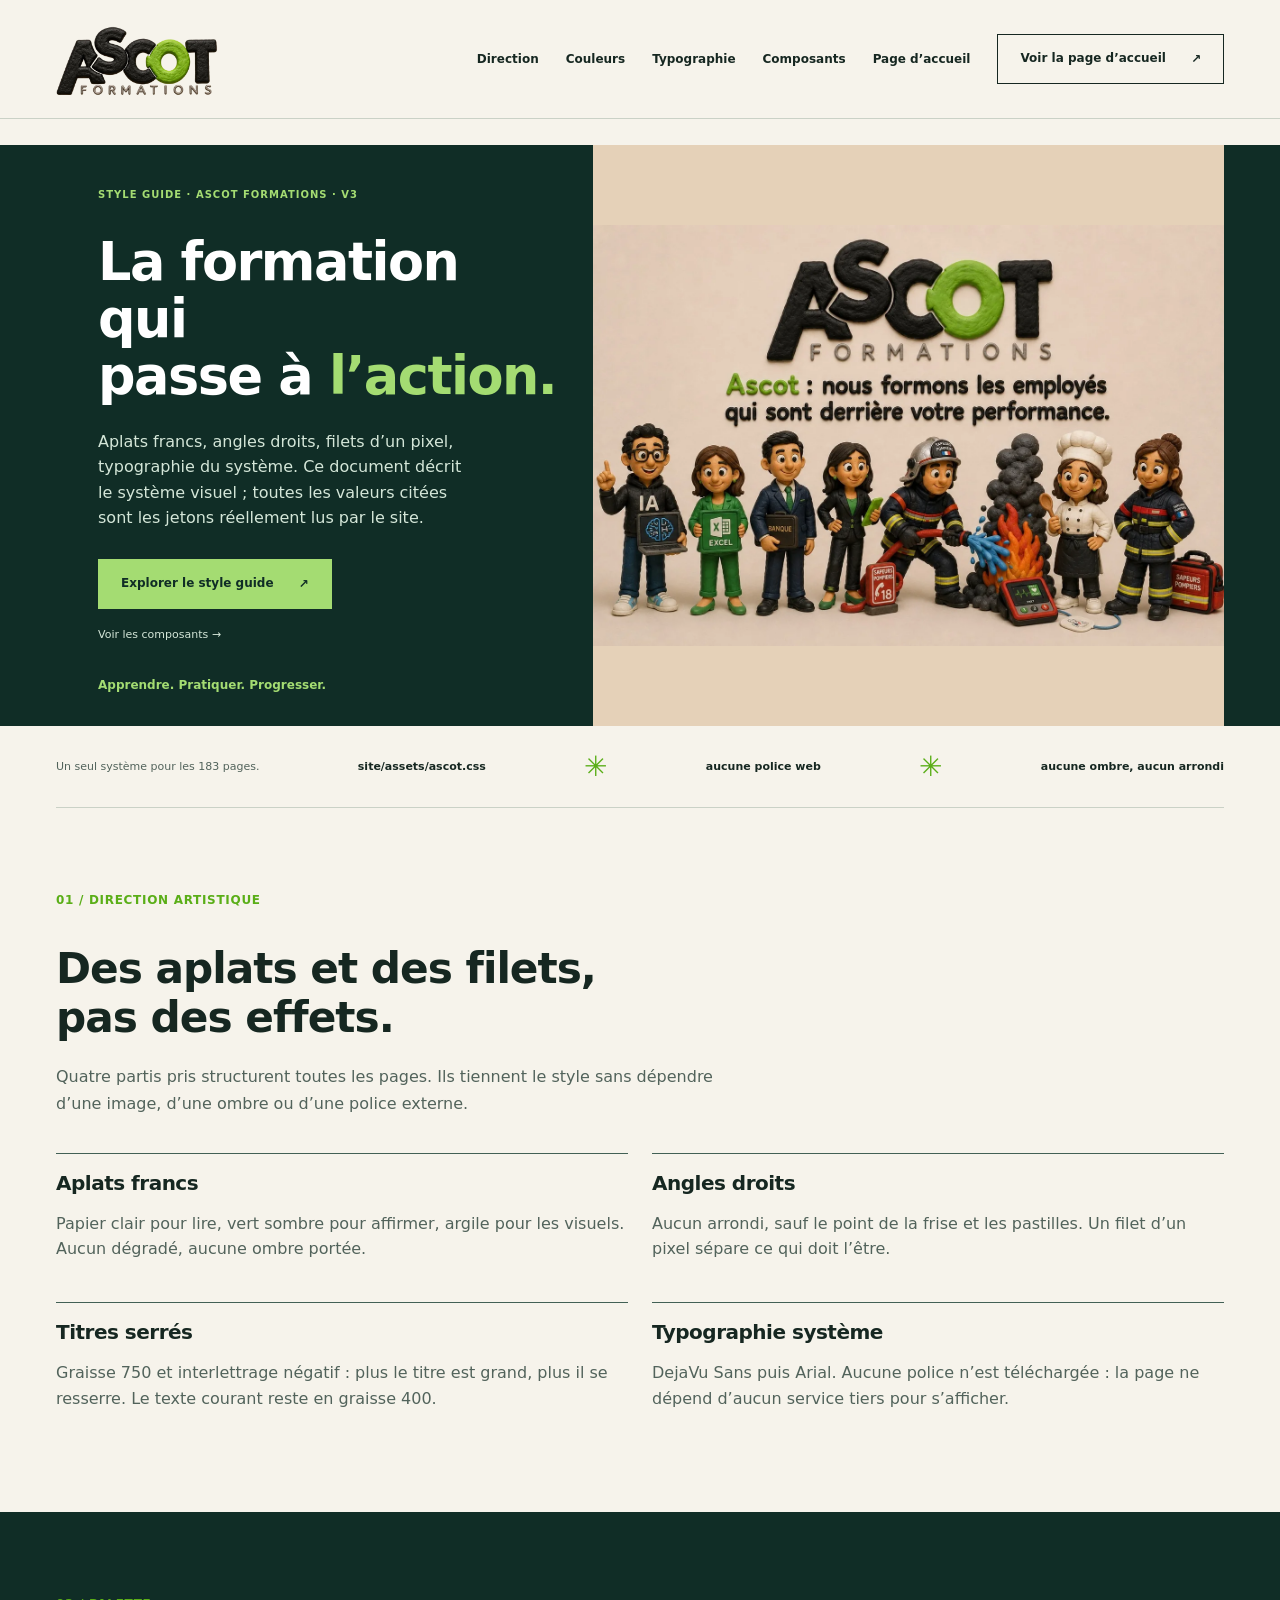
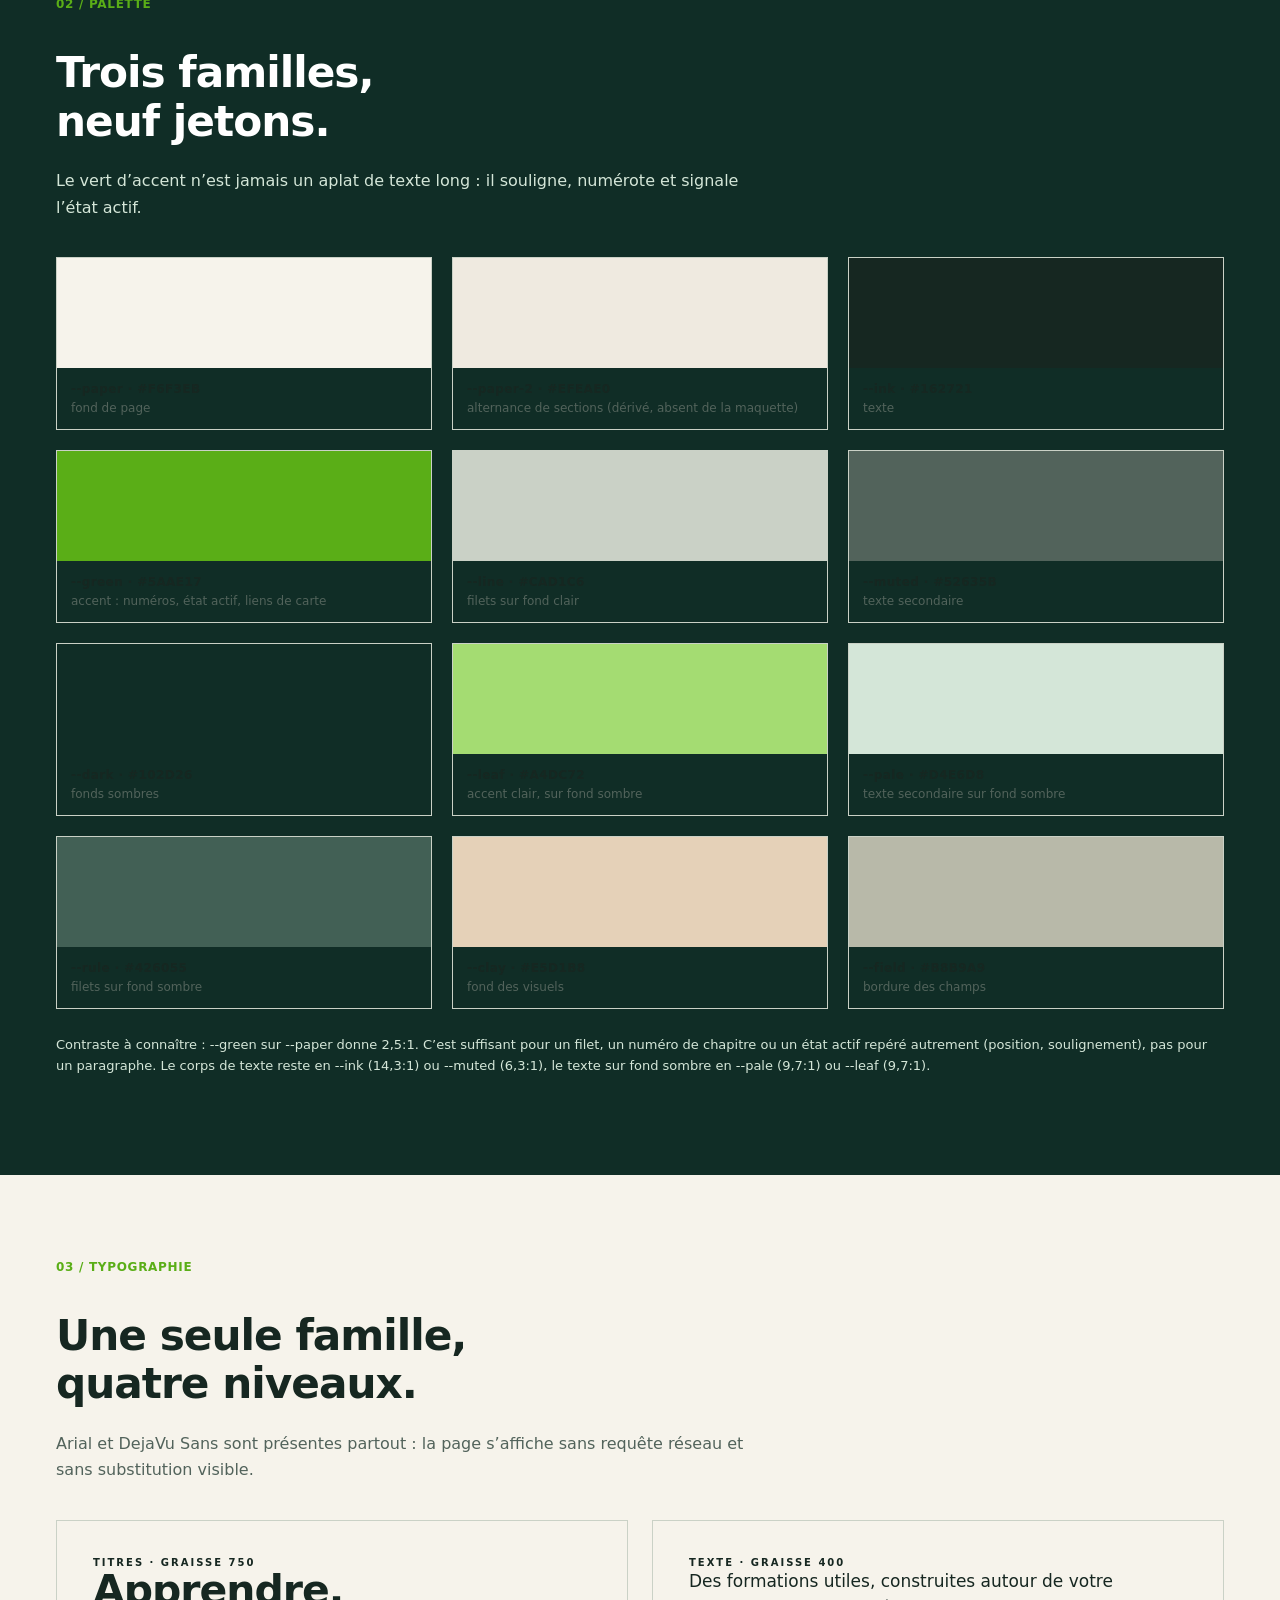
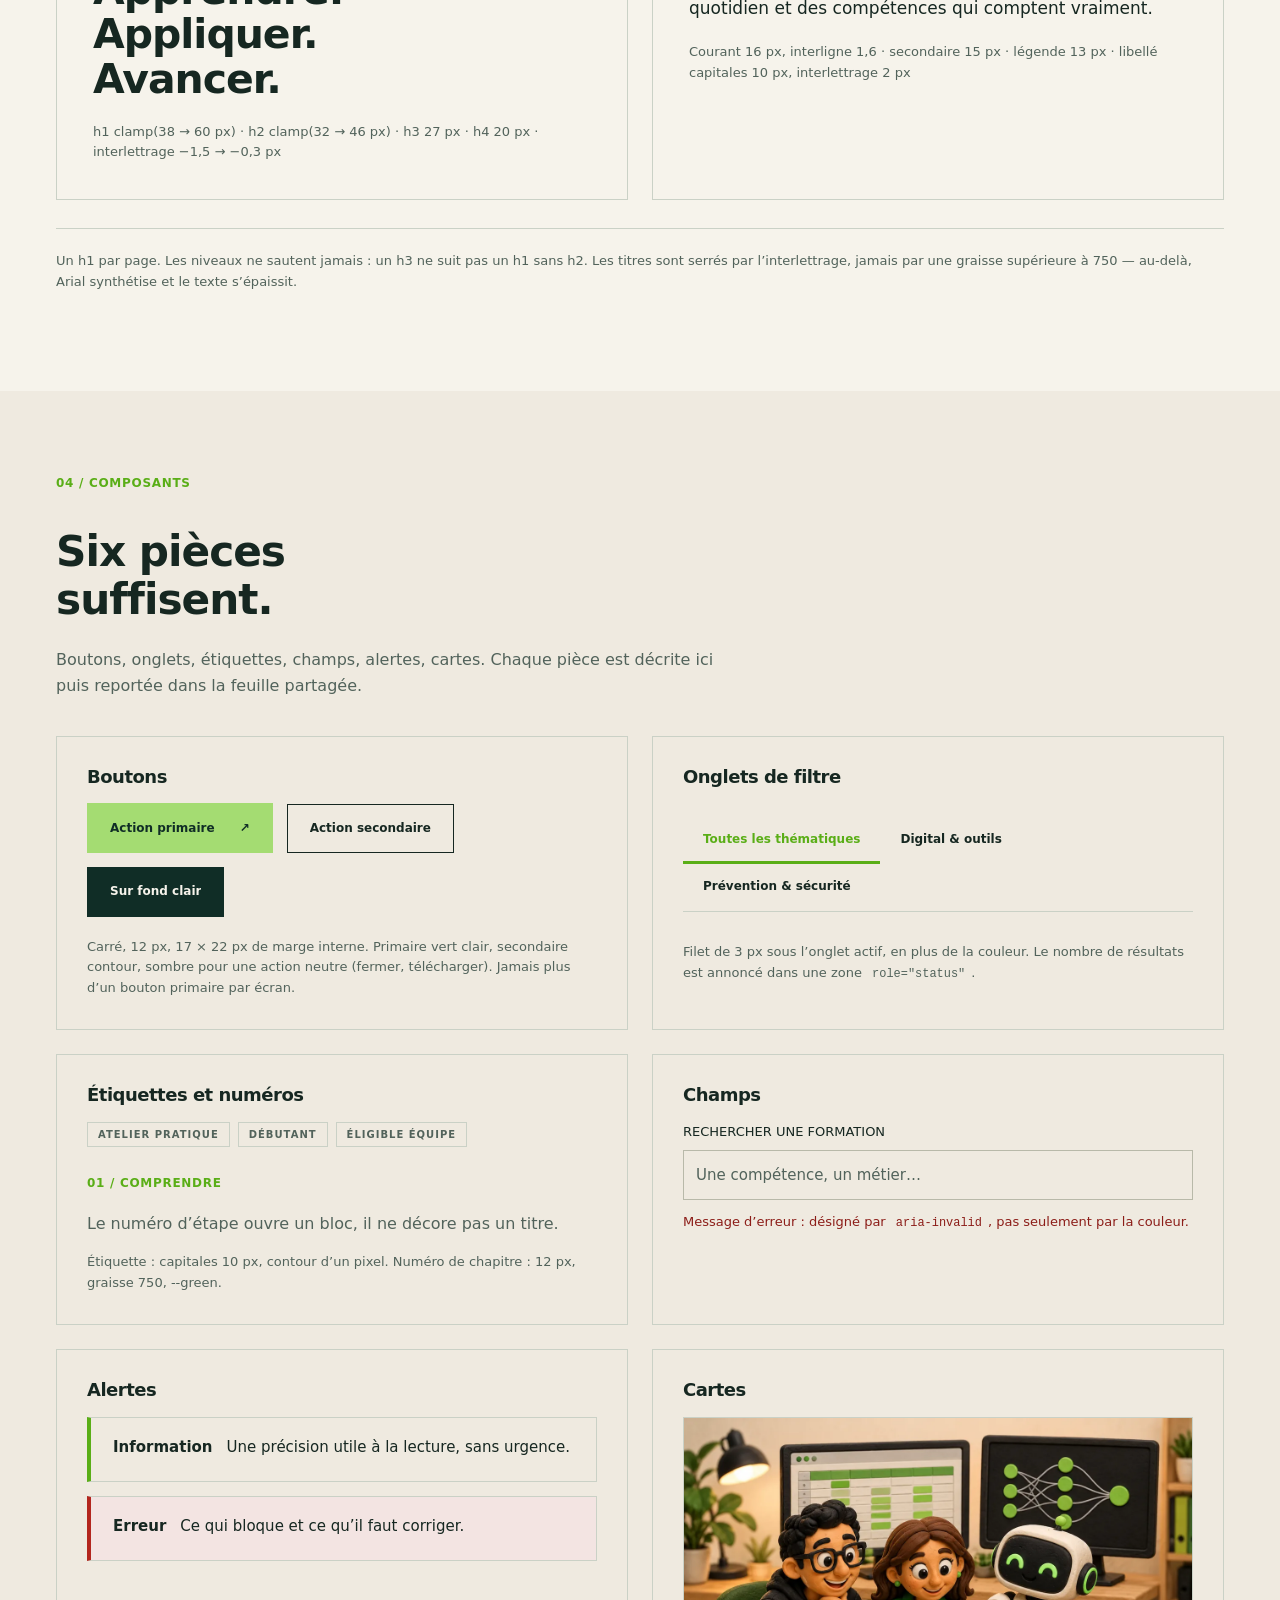
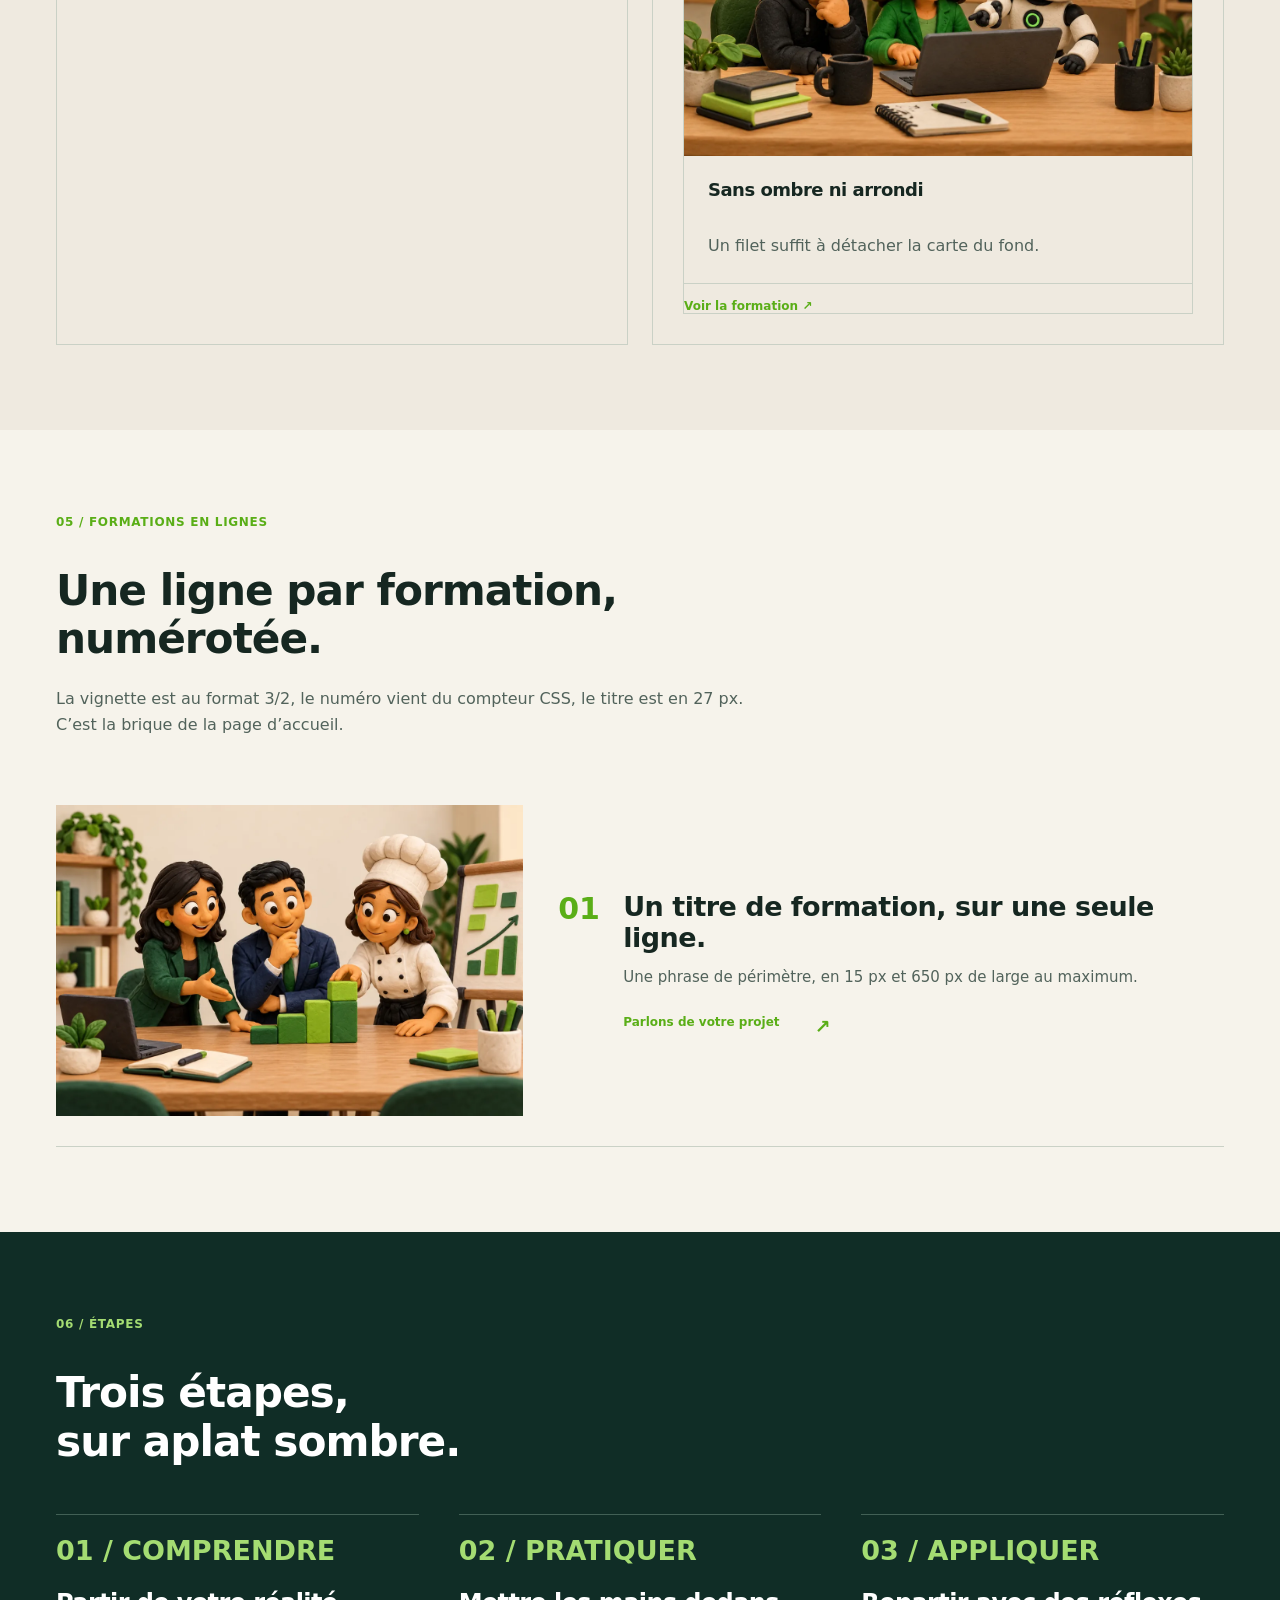
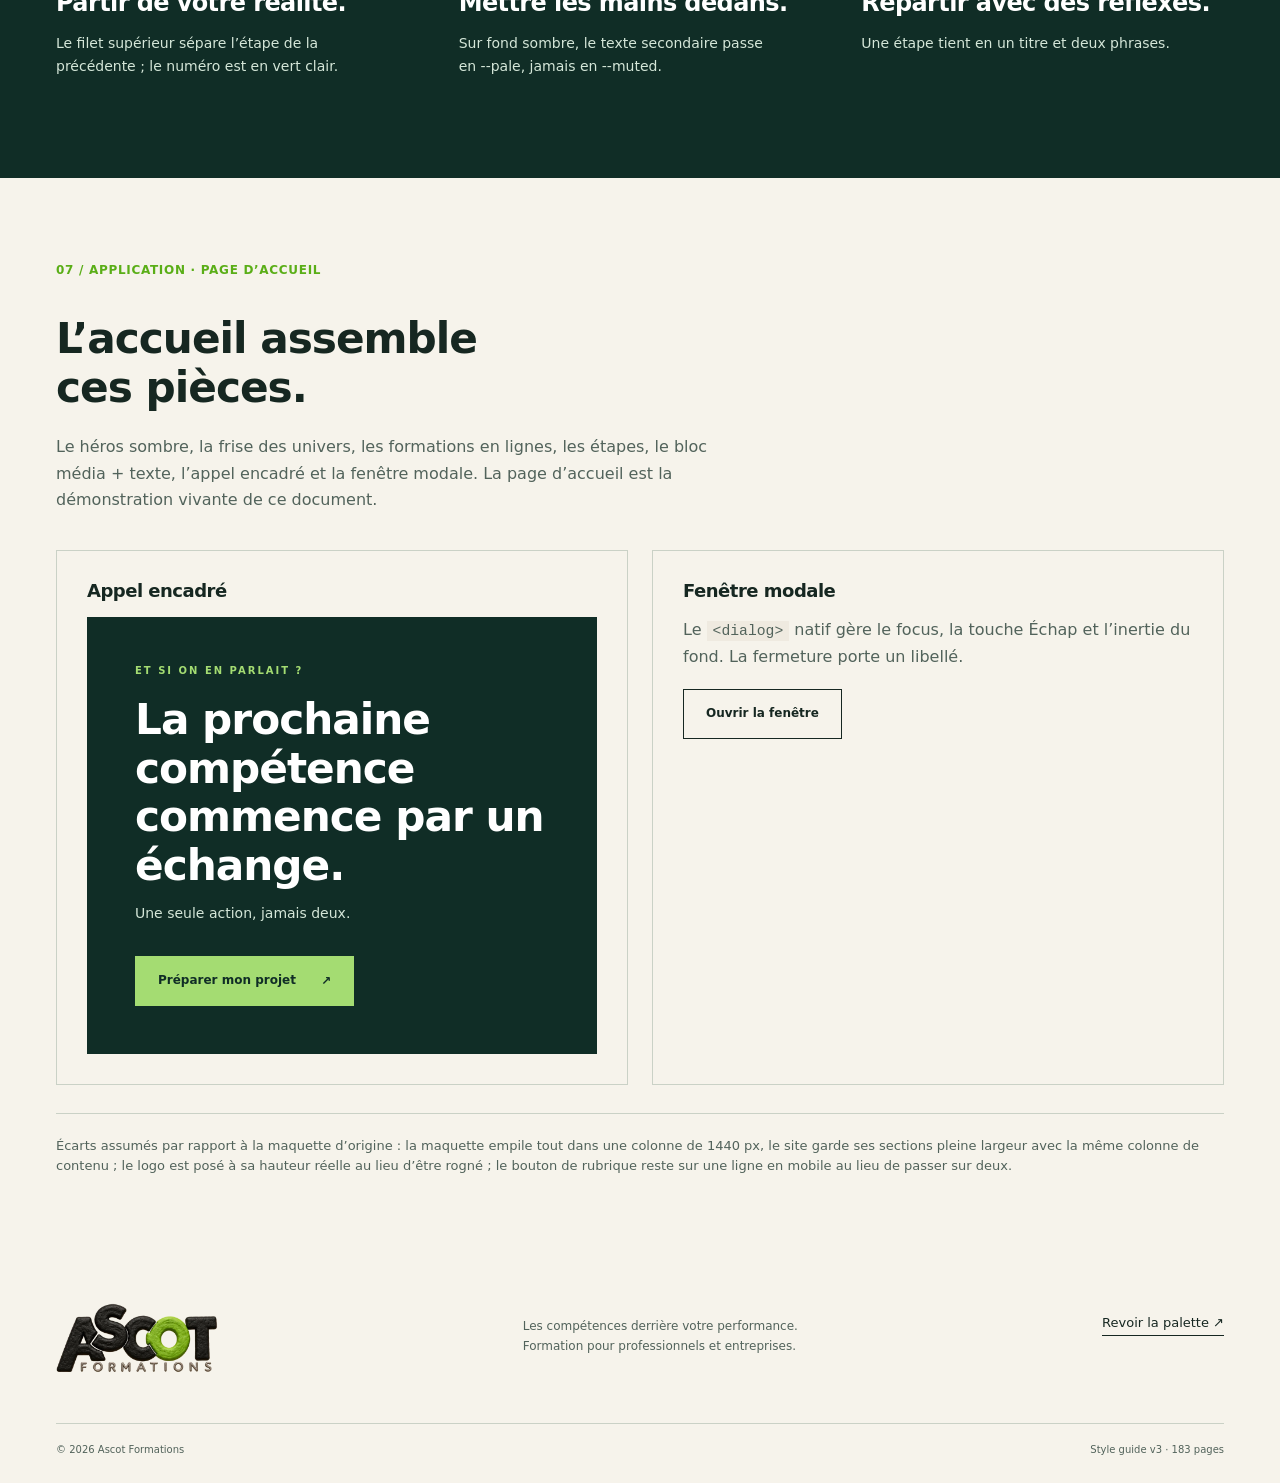
==== commit f5a6cd36: "La maquette d'accueil devient la direction artistique du site Le système visuel est réécrit sur la m" ====
--- a/specs/Styleguide_Ascot_Formations.html
+++ b/specs/Styleguide_Ascot_Formations.html
@@ -2,31 +2,33 @@
 <html lang="fr"><head>
 <meta charset="utf-8">
 <meta name="viewport" content="width=device-width,initial-scale=1">
-<title>ASCOT Formations — Style guide</title>
-<link rel="preconnect" href="https://fonts.googleapis.com">
-<link rel="preconnect" href="https://fonts.gstatic.com" crossorigin="">
-<link href="https://fonts.googleapis.com/css2?family=Figtree:wght@400;500;600;700;800;900&amp;family=Manrope:wght@400;500;600;700;800&amp;display=swap" rel="stylesheet">
+<title>Ascot Formations — Style guide</title>
 <link rel="stylesheet" href="../site/assets/ascot.css">
 <style>
 /* Styles de démonstration réservés à ce document.
-   Le système visuel (jetons, navigation, boutons, cartes, héros, pied de page…)
-   vit dans site/assets/ascot.css, la feuille partagée par toutes les pages. */
-.tokens{display:grid;grid-template-columns:repeat(4,1fr);gap:18px}
-.swatch{background:var(--white);border:1px solid var(--line);border-radius:16px;overflow:hidden;color:var(--ink)}
+   Le système visuel (jetons, navigation, boutons, héros, formations en lignes,
+   étapes, cartes, pied de page, fenêtre modale) vit dans site/assets/ascot.css,
+   la feuille partagée par toutes les pages. Rien ici n'est repris par le site. */
+.tokens{display:grid;grid-template-columns:repeat(3,1fr);gap:20px}
+.swatch{border:1px solid var(--line);color:var(--ink)}
 .swatch .color{height:110px}
-.swatch .label{padding:14px;font-family:Figtree,sans-serif;font-size:13px;font-weight:700}
-.swatch small{display:block;font-family:Manrope,sans-serif;font-weight:500;color:var(--moss);margin-top:5px}
+.swatch .label{padding:14px;font-size:12px;font-weight:750;letter-spacing:.4px}
+.swatch small{display:block;font-size:12px;color:var(--muted);margin-top:5px;letter-spacing:0;font-weight:400}
 .type-samples{display:grid;grid-template-columns:1fr 1fr;gap:24px}
-.type-box{border:1px solid var(--line);border-radius:var(--radius);padding:36px;background:var(--white);box-shadow:var(--shadow-card)}
-.type-box strong{display:block;font-family:Figtree,sans-serif;font-weight:800;font-size:clamp(34px,3.4vw,48px);line-height:1.08em;letter-spacing:-.03em}
+.type-box{border:1px solid var(--line);padding:36px}
+.type-box strong{display:block;font-weight:750;font-size:clamp(30px,3.2vw,44px);line-height:1.09;letter-spacing:-1px}
 .type-box p{margin:20px 0 0}
-.photo-guides{display:grid;grid-template-columns:1.1fr .9fr;gap:36px;align-items:center}
-.photo-guides img{border-radius:var(--radius)}
-.notes{font-size:16px;padding-left:20px;color:var(--moss)}
-.notes li{margin:14px 0;line-height:1.7}
+.frames{display:grid;grid-template-columns:1fr 1fr;gap:24px}
+.frame{border:1px solid var(--line);padding:30px}
+.frame h3{font-size:18px;margin-bottom:16px}
+.notes{font-size:15px;padding-left:20px;color:var(--muted);max-width:820px}
+.notes li{margin:12px 0;line-height:1.7}
+.principes{display:grid;grid-template-columns:repeat(2,1fr);gap:24px}
+.principe{border-top:1px solid var(--rule);padding-top:18px}
+.principe h3{font-size:20px;margin-bottom:8px}
 @media(max-width:960px){
   .tokens{grid-template-columns:1fr 1fr}
-  .type-samples,.photo-guides{grid-template-columns:1fr}
+  .type-samples,.frames,.principes{grid-template-columns:1fr}
 }
 @media(max-width:580px){
   .tokens{grid-template-columns:1fr}
@@ -36,332 +38,265 @@
 <body>
 
 <div class="top"><nav class="shell">
-  <a class="brand" href="#accueil"><img alt="Logo Ascot" src="https://cdn.stedzstudio.com/clay-ascot-formations-logo.png"></a>
-  <div class="links"><a href="#direction">Direction</a><a href="#couleurs">Couleurs</a><a href="#typographie">Typographie</a><a href="#composants">Composants</a><a href="#images">Images</a></div>
-  <a class="nav-cta btn" href="#apercu"><span class="swap"><b>Voir l’aperçu</b><b>Voir l’aperçu</b></span><span>↗</span></a>
+  <a class="brand" href="#accueil"><img alt="Logo Ascot Formations" src="../site/assets/logo-ascot-formations.webp"></a>
+  <div class="links"><a href="#direction">Direction</a><a href="#couleurs">Couleurs</a><a href="#typographie">Typographie</a><a href="#composants">Composants</a><a href="#accueil">Page d’accueil</a></div>
+  <a class="nav-cta btn" href="#accueil"><span class="swap"><b>Voir la page d’accueil</b><b>Voir la page d’accueil</b></span><span>↗</span></a>
 </nav></div>
 
 <header class="hero" id="accueil">
   <div class="shell hero-grid">
-    <div class="hero-copy"><div class="eyebrow">Style guide · Ascot Formations · v2</div>
-      <h1>La formation qui <span>passe à l’action.</span></h1>
-      <p>Le système TutoMile — capsules, vert forêt, vert citron, grille de cours — appliqué à l’univers en pâte modelée d’Ascot. Toutes les valeurs de cette page sont les jetons réellement utilisés par le site.</p>
+    <div class="hero-copy">
+      <div class="eyebrow">Style guide · Ascot Formations · v3</div>
+      <h1>La formation qui<br>passe à <em>l’action.</em></h1>
+      <p>Aplats francs, angles droits, filets d’un pixel, typographie du système. Ce document décrit le système visuel ; toutes les valeurs citées sont les jetons réellement lus par le site.</p>
       <div class="hero-actions">
         <a class="btn" href="#couleurs"><span class="swap"><b>Explorer le style guide</b><b>Explorer le style guide</b></span><span>↗</span></a>
-        <a class="btn secondary" href="#apercu"><span class="swap"><b>Voir les cartes</b><b>Voir les cartes</b></span></a>
-      </div>
-      <div class="meta"><span>Navigation capsule</span><span>Cartes de cours 20 px</span><span>Section 120 px</span><span>Figtree + Manrope</span></div>
-    </div>
-    <div class="hero-art"><img alt="Visuel principal Ascot" src="https://cdn.stedzstudio.com/ascot-formations-en-action.png"></div>
+        <a class="text-link" href="#composants">Voir les composants →</a>
+      </div>
+      <div class="hero-foot">Apprendre. Pratiquer. Progresser.</div>
+    </div>
+    <div class="hero-art"><img alt="L’univers Ascot : logo et personnages en pâte à modeler" src="../site/assets/accueil-univers-ascot.webp"></div>
   </div>
 </header>
 
+<div class="shell">
+  <div class="ribbon">
+    <span>Un seul système pour les 183 pages.</span>
+    <b>site/assets/ascot.css</b>
+    <span class="asterisk" aria-hidden="true">✳</span>
+    <b>aucune police web</b>
+    <span class="asterisk" aria-hidden="true">✳</span>
+    <b>aucune ombre, aucun arrondi</b>
+  </div>
+</div>
+
 <section id="direction">
   <div class="shell">
-    <div class="eyebrow">01 / Direction artistique</div>
-    <div class="section-head">
-      <h2>La structure TutoMile,<br>la matière Ascot.</h2>
-      <p>TutoMile fournit l’ossature : promesse forte, capsule de navigation, catégories filtrantes, cartes de cours, chiffres de preuve et appels à l’action visibles. Ascot fournit la matière : personnages et décors en pâte modelée, argile, gestes de métier.</p>
-    </div>
-    <div class="grid">
-      <div class="component"><h4>Une structure qui guide</h4><p>Grand titre en Figtree, sous-texte bref, action primaire vert citron, navigation capsule flottante. Grille de cours et filtres pour découvrir rapidement une formation.</p></div>
-      <div class="component"><h4>Une matière reconnaissable</h4><p>Logo et personnages modelés, textures manuelles, volume doux, ombres naturelles, insert argile dans les blocs vert forêt. Les scènes montrent des gestes et des outils de travail.</p></div>
-      <div class="component"><h4>Une parole concrète</h4><p>Des compétences que l’on pratique. Dire ce que l’apprenant saura faire plutôt que promettre une transformation abstraite.</p></div>
+    <div class="chapter-number">01 / DIRECTION ARTISTIQUE</div>
+    <div class="section-head">
+      <h2>Des aplats et des filets,<br>pas des effets.</h2>
+      <p>Quatre partis pris structurent toutes les pages. Ils tiennent le style sans dépendre d’une image, d’une ombre ou d’une police externe.</p>
+    </div>
+    <div class="principes">
+      <div class="principe"><h3>Aplats francs</h3><p>Papier clair pour lire, vert sombre pour affirmer, argile pour les visuels. Aucun dégradé, aucune ombre portée.</p></div>
+      <div class="principe"><h3>Angles droits</h3><p>Aucun arrondi, sauf le point de la frise et les pastilles. Un filet d’un pixel sépare ce qui doit l’être.</p></div>
+      <div class="principe"><h3>Titres serrés</h3><p>Graisse 750 et interlettrage négatif : plus le titre est grand, plus il se resserre. Le texte courant reste en graisse 400.</p></div>
+      <div class="principe"><h3>Typographie système</h3><p>DejaVu Sans puis Arial. Aucune police n’est téléchargée : la page ne dépend d’aucun service tiers pour s’afficher.</p></div>
     </div>
   </div>
 </section>
 
 <section class="band" id="couleurs">
   <div class="shell">
-    <div class="eyebrow">02 / Palette</div>
-    <div class="section-head">
-      <h2>Vert forêt, vert citron,<br>brumes claires.</h2>
-      <p>Jetons repris du système TutoMile et complétés par l’argile Ascot pour l’univers modelé. Le vert citron est réservé à l’action ; le vert forêt porte les fonds sombres et les survols.</p>
+    <div class="chapter-number">02 / PALETTE</div>
+    <div class="section-head">
+      <h2>Trois familles,<br>neuf jetons.</h2>
+      <p>Le vert d’accent n’est jamais un aplat de texte long : il souligne, numérote et signale l’état actif.</p>
     </div>
     <div class="tokens">
-      <div class="swatch"><div class="color" style="background:#bce955"></div><div class="label">Vert citron <small>#BCE955 · action primaire</small></div></div>
-      <div class="swatch"><div class="color" style="background:#0e3128"></div><div class="label">Vert forêt <small>#0E3128 · fond sombre</small></div></div>
-      <div class="swatch"><div class="color" style="background:#001a10"></div><div class="label">Encre <small>#001A10 · textes</small></div></div>
-      <div class="swatch"><div class="color" style="background:#334840"></div><div class="label">Mousse <small>#334840 · secondaire</small></div></div>
-      <div class="swatch"><div class="color" style="background:#f3f5f4"></div><div class="label">Brume <small>#F3F5F4 · section claire</small></div></div>
-      <div class="swatch"><div class="color" style="background:#cfd6d4"></div><div class="label">Trait <small>#CFD6D4 · bordure</small></div></div>
-      <div class="swatch"><div class="color" style="background:#f4e9df"></div><div class="label">Argile Ascot <small>#F4E9DF · matière</small></div></div>
-      <div class="swatch"><div class="color" style="background:#ffffff;box-shadow:inset 0 0 0 1px #e7eae9"></div><div class="label">Blanc <small>#FFFFFF · cartes</small></div></div>
-    </div>
-    <p class="small" style="margin:28px 0 0;color:#c9d5cf">Usage : encre sur blanc et sur brume ; encre sur vert citron ; blanc sur vert forêt ; vert citron pour les accents et les chiffres. Jamais de texte blanc sur vert citron.</p>
+      <div class="swatch"><div class="color" style="background:#F6F3EB"></div><div class="label">--paper · #F6F3EB<small>fond de page</small></div></div>
+      <div class="swatch"><div class="color" style="background:#EFEAE0"></div><div class="label">--paper-2 · #EFEAE0<small>alternance de sections (dérivé, absent de la maquette)</small></div></div>
+      <div class="swatch"><div class="color" style="background:#162721"></div><div class="label">--ink · #162721<small>texte</small></div></div>
+      <div class="swatch"><div class="color" style="background:#5AAE17"></div><div class="label">--green · #5AAE17<small>accent : numéros, état actif, liens de carte</small></div></div>
+      <div class="swatch"><div class="color" style="background:#CAD1C6"></div><div class="label">--line · #CAD1C6<small>filets sur fond clair</small></div></div>
+      <div class="swatch"><div class="color" style="background:#52635B"></div><div class="label">--muted · #52635B<small>texte secondaire</small></div></div>
+      <div class="swatch"><div class="color" style="background:#102D26"></div><div class="label">--dark · #102D26<small>fonds sombres</small></div></div>
+      <div class="swatch"><div class="color" style="background:#A4DC72"></div><div class="label">--leaf · #A4DC72<small>accent clair, sur fond sombre</small></div></div>
+      <div class="swatch"><div class="color" style="background:#D4E6D8"></div><div class="label">--pale · #D4E6D8<small>texte secondaire sur fond sombre</small></div></div>
+      <div class="swatch"><div class="color" style="background:#426055"></div><div class="label">--rule · #426055<small>filets sur fond sombre</small></div></div>
+      <div class="swatch"><div class="color" style="background:#E5D1B8"></div><div class="label">--clay · #E5D1B8<small>fond des visuels</small></div></div>
+      <div class="swatch"><div class="color" style="background:#B8B9A9"></div><div class="label">--field · #B8B9A9<small>bordure des champs</small></div></div>
+    </div>
+    <p class="small" style="margin-top:26px;color:#D4E6D8">Contraste à connaître : --green sur --paper donne 2,5:1. C’est suffisant pour un filet, un numéro de chapitre ou un état actif repéré autrement (position, soulignement), pas pour un paragraphe. Le corps de texte reste en --ink (14,3:1) ou --muted (6,3:1), le texte sur fond sombre en --pale (9,7:1) ou --leaf (9,7:1).</p>
   </div>
 </section>
 
 <section id="typographie">
   <div class="shell">
-    <div class="eyebrow">03 / Typographie</div>
-    <div class="section-head">
-      <h2>Des titres généreux.<br>Un contenu sans friction.</h2>
-      <p>Deux polices, comme TutoMile : Figtree pour les titres et l’interface, Manrope pour le contenu. Les lettres du logo sont modelées à la main et ne se recomposent pas en police d’interface.</p>
+    <div class="chapter-number">03 / TYPOGRAPHIE</div>
+    <div class="section-head">
+      <h2>Une seule famille,<br>quatre niveaux.</h2>
+      <p>Arial et DejaVu Sans sont présentes partout : la page s’affiche sans requête réseau et sans substitution visible.</p>
     </div>
     <div class="type-samples">
       <div class="type-box">
-        <div class="eyebrow">Titres · Figtree 700 / 800 / 900</div>
-        <strong>Apprendre.<br>Appliquer. Avancer.</strong>
-        <div class="spec">H1 72 px · H2 52 px · H3 40 px · H4 24 px · interligne 1.11–1.32</div>
+        <div class="eyebrow">Titres · graisse 750</div>
+        <strong>Apprendre.<br>Appliquer.<br>Avancer.</strong>
+        <p class="small" style="color:var(--muted);margin-top:20px">h1 clamp(38 → 60 px) · h2 clamp(32 → 46 px) · h3 27 px · h4 20 px · interlettrage −1,5 → −0,3 px</p>
       </div>
       <div class="type-box">
-        <div class="eyebrow">Texte · Manrope 500</div>
-        <p style="font-size:20px;color:var(--ink)">Des formations utiles, construites autour de votre quotidien et des compétences qui comptent vraiment.</p>
-        <div class="spec">Texte 16–19 px · interligne 1.8 · graisse 400–600</div>
-      </div>
-    </div>
-    <p class="rule small">Logo : utiliser le visuel Ascot fourni dans les supports de marque ; ne pas le recomposer en police d’interface. Sur le web, prévoir un export transparent et un SVG validé.</p>
+        <div class="eyebrow">Texte · graisse 400</div>
+        <p style="font-size:17px;color:var(--ink);line-height:1.6;margin:0">Des formations utiles, construites autour de votre quotidien et des compétences qui comptent vraiment.</p>
+        <p class="small" style="color:var(--muted);margin-top:20px">Courant 16 px, interligne 1,6 · secondaire 15 px · légende 13 px · libellé capitales 10 px, interlettrage 2 px</p>
+      </div>
+    </div>
+    <p class="rule small" style="color:var(--muted)">Un h1 par page. Les niveaux ne sautent jamais : un h3 ne suit pas un h1 sans h2. Les titres sont serrés par l’interlettrage, jamais par une graisse supérieure à 750 — au-delà, Arial synthétise et le texte s’épaissit.</p>
   </div>
 </section>
 
 <section id="composants" class="mist">
   <div class="shell">
-    <div class="eyebrow">04 / Composants</div>
-    <div class="section-head">
-      <h2>Une interface simple<br>à parcourir.</h2>
-      <p>Les composants reprennent les formes du template : capsules à rayon 500 px, cartes à rayon 20 px, ombres vertes diffuses, survols qui remplissent en vert forêt.</p>
-    </div>
-    <div class="grid">
-      <div class="component">
-        <h4>Boutons</h4>
-        <div class="pills">
-          <button class="btn"><span class="swap"><b>Découvrir les formations</b><b>Découvrir les formations</b></span><span>↗</span></button>
-          <button class="btn secondary"><span class="swap"><b>Voir le programme</b><b>Voir le programme</b></span></button>
-        </div>
-        <p class="small" style="margin:22px 0 0">Primaire vert citron, secondaire bordé. Au survol : remplissage vert forêt et libellé qui glisse vers le haut.</p>
-        <div class="spec">Rayon 500 px · padding 14/32 · Figtree 700</div>
-      </div>
-      <div class="component">
-        <h4>Catégories</h4>
-        <div class="pills"><span class="pill active">Toutes les formations</span><span class="pill">IA</span><span class="pill">Bureautique</span><span class="pill">Management</span><span class="pill">Sécurité</span></div>
-        <p class="small" style="margin:22px 0 0">Sélection en vert forêt ; catégories non sélectionnées bordées d’un trait clair.</p>
-        <div class="spec">Rayon 500 px · bordure #CFD6D4</div>
-      </div>
-      <div class="component">
-        <h4>Champs</h4>
-        <label for="search" class="spec" style="display:block;margin:0 0 8px">RECHERCHER UNE FORMATION</label>
-        <input id="search" class="field" placeholder="Une compétence, un métier…">
-        <p class="small" style="margin:18px 0 0">Libellé visible et anneau de focus vert citron ; ne pas compter uniquement sur le placeholder.</p>
-        <div class="spec">Rayon 12 px · bordure #CFD6D4</div>
-      </div>
-      <div class="component">
-        <h4>Badges &amp; indicateurs</h4>
-        <div class="pills"><span class="tag">Atelier pratique</span><span class="tag">Débutant</span><span class="tag">Éligible équipe</span></div>
-        <p class="small" style="margin:22px 0 0">Badges courts pour le format, le niveau et la cible. Données de cours séparées du titre.</p>
-        <div class="spec">Fond #EAF6CF · texte vert forêt</div>
-      </div>
-    </div>
-
-    <div class="rule">
-      <h4 style="margin-bottom:20px">Carte de cours — anatomie</h4>
-      <div class="grid">
-        <article class="card">
-          <div class="card-media"><img alt="Personnage Ascot présentant des outils d’intelligence artificielle" src="https://cdn.stedzstudio.com/ia-guy.png"></div>
-          <div class="card-body">
-            <span class="tag">IA &amp; outils</span>
-            <h4>Utiliser l’IA dans son travail</h4>
-            <p class="small">Des exercices concrets pour gagner du temps sur les tâches du quotidien.</p>
-            <div class="card-footer"><span>Atelier · 4 h</span><a href="#apercu">Voir la formation ↗</a></div>
-          </div>
-        </article>
-      </div>
-      <div class="spec">Média argile · étiquette · titre Figtree · durée + lien · rayon 20 px · ombre 6/8/32</div>
-    </div>
-  </div>
-</section>
-
-<section class="band" id="preuve">
-  <div class="shell">
-    <div class="eyebrow">Preuve &amp; chiffres</div>
-    <div class="stats">
-      <div class="stat"><b>1 200+</b><span>salariés formés sur les parcours Ascot.</span></div>
-      <div class="stat"><b>4,8/5</b><span>satisfaction moyenne à chaud, sur 300 sessions.</span></div>
-      <div class="stat"><b>48 h</b><span>pour construire un parcours sur mesure avec vos équipes.</span></div>
-    </div>
-  </div>
-</section>
-
-<section id="images">
-  <div class="shell">
-    <div class="eyebrow">05 / Direction photo &amp; illustration</div>
-    <div class="section-head">
-      <h2>Montrer le travail<br>en train de se faire.</h2>
-      <p>Les images Ascot gardent leur matière argile, dorénavant posée en insert dans les blocs vert forêt et en tête de carte. La photographie de cours prolonge ce même univers.</p>
-    </div>
-    <div class="photo-guides">
-      <img alt="Photo / illustration métier" src="https://cdn.stedzstudio.com/image-gen-1.png">
-      <div>
-        <h4>Règles de création</h4>
-        <ul class="notes">
-          <li>Personnages stylisés en pâte modelée, expressions accueillantes, gestes professionnels crédibles.</li>
-          <li>Décor métier reconnaissable : outils, uniforme, situation de travail.</li>
-          <li>Lumière diffuse, ombres souples, fond argile ou crème, texture visible.</li>
-          <li>Une action principale par image ; sujet suffisamment grand pour la carte de cours.</li>
-          <li>Prévoir une zone calme pour les titres superposés si nécessaire.</li>
-        </ul>
-        <div class="rule"><h4>À éviter</h4><p>Photographie corporate générique, personnages en costume sans contexte, surfaces plastiques brillantes, logos inventés, texte généré dans les images.</p></div>
-      </div>
-    </div>
-    <div class="rule" style="display:flex;gap:35px;align-items:center;flex-wrap:wrap">
-      <img alt="Logo Ascot" style="border:1px solid var(--line);border-radius:16px" src="https://cdn.stedzstudio.com/clay-ascot-formations-logo-1.png">
-      <p class="small" style="max-width:560px;margin:0">Le logo illustré contient son fond blanc d’origine. Pour une navigation sur fond vert forêt ou pour des tailles réduites, préparer une déclinaison graphique dédiée (SVG transparent).</p>
-    </div>
-  </div>
-</section>
-
-<section id="icones">
-  <div class="shell">
-    <div class="eyebrow">06 / Icônes</div>
-    <div class="section-head">
-      <h2>Des icônes qui sont<br>des images.</h2>
-      <p>Une icône de ce système n’est ni une police d’icônes ni un SVG collé dans le HTML : c’est un fichier image affiché par une balise <code>&lt;img&gt;</code> avec un attribut <code>src</code>. On peut donc la remplacer, la recolorer ou l’échanger sans jamais toucher à la structure de la page.</p>
-    </div>
-    <div class="icon-grid">
-      <div class="icon-box"><img class="icon" src="https://placehold.co/96x96/f4e9df/0e3128.png?text=IA" alt="Icône intelligence artificielle"><h4>Intelligence artificielle</h4><div class="spec">src · 48 px</div></div>
-      <div class="icon-box"><img class="icon" src="https://placehold.co/96x96/f4e9df/0e3128.png?text=Bu" alt="Icône bureautique"><h4>Bureautique</h4><div class="spec">src · 48 px</div></div>
-      <div class="icon-box"><img class="icon" src="https://placehold.co/96x96/f4e9df/0e3128.png?text=Ma" alt="Icône management"><h4>Management</h4><div class="spec">src · 48 px</div></div>
-      <div class="icon-box"><img class="icon" src="https://placehold.co/96x96/f4e9df/0e3128.png?text=Se" alt="Icône sécurité"><h4>Sécurité</h4><div class="spec">src · 48 px</div></div>
-    </div>
-    <div class="rule">
-      <h4>Règles</h4>
-      <ul class="notes">
-        <li>Toujours une balise <code>&lt;img&gt;</code> avec un attribut <code>src</code> pointant vers le fichier de l’icône.</li>
-        <li>Réserver les dimensions en CSS (<code>width</code> / <code>height</code>) pour éviter tout décalage de mise en page.</li>
-        <li>Icône décorative : <code>alt=""</code>. Icône porteuse de sens : <code>alt</code> explicite.</li>
-        <li>Même traitement que les autres images Ascot : fichier exporté proprement, pas de redessin dans la page.</li>
-      </ul>
-    </div>
-  </div>
-</section>
-
-<section class="mist" id="apercu">
-  <div class="shell">
-    <div class="eyebrow">07 / Application · aperçu de catalogue</div>
-    <div class="section-head">
-      <div>
-        <h2>Des formations faites<br>pour être utilisées.</h2>
-        <p>Exemples de présentation — intitulés et durées illustratifs.</p>
-      </div>
-      <a class="btn" href="#accueil"><span class="swap"><b>Explorer les formations</b><b>Explorer les formations</b></span><span>↗</span></a>
-    </div>
-    <div class="pills" style="margin-bottom:28px"><span class="pill active">Toutes</span><span class="pill">IA &amp; outils</span><span class="pill">Excel</span><span class="pill">Relation client</span><span class="pill">Sécurité</span></div>
-    <div class="grid">
-      <article class="card"><div class="card-media"><img alt="Personnage Ascot présentant des outils d’intelligence artificielle" src="https://cdn.stedzstudio.com/ia-guy.png"></div><div class="card-body"><span class="tag">IA &amp; outils</span><h4>Utiliser l’IA dans son travail</h4><p class="small">Des exercices concrets pour gagner du temps sur les tâches du quotidien.</p><div class="card-footer"><span>Atelier · 4 h</span><a href="#apercu">Voir la formation ↗</a></div></div></article>
-      <article class="card"><div class="card-media"><img alt="Personnage Ascot illustrant Excel" src="https://placehold.co/360x210/e3d3c2/0e3128.png?text=Excel"></div><div class="card-body"><span class="tag">Bureautique</span><h4>Excel pour les équipes terrain</h4><p class="small">Organiser, vérifier et présenter les informations qui comptent.</p><div class="card-footer"><span>Formation · 1 jour</span><a href="#apercu">Voir la formation ↗</a></div></div></article>
-      <article class="card"><div class="card-media"><img alt="Personnages Ascot représentant des métiers de terrain" src="https://placehold.co/360x210/e3d3c2/0e3128.png?text=M%C3%A9tiers"></div><div class="card-body"><span class="tag">Métiers</span><h4>Les bons gestes en situation</h4><p class="small">Apprendre par la pratique, avec des scénarios proches de la réalité.</p><div class="card-footer"><span>Atelier · 1 jour</span><a href="#apercu">Voir la formation ↗</a></div></div></article>
-    </div>
-
-    <div class="rule" style="margin-top:56px">
-      <div class="cta">
-        <div>
-          <h2>Construisez le parcours<br>de vos équipes.</h2>
-          <p>Un besoin, un métier, une date : nous assemblons les modules et vous recevez le programme sous 48 h.</p>
-        </div>
-        <div class="cta-form">
-          <input class="field" type="email" placeholder="Votre e-mail professionnel" aria-label="Votre e-mail professionnel">
-          <button class="btn"><span class="swap"><b>Recevoir le programme</b><b>Recevoir le programme</b></span><span>↗</span></button>
-        </div>
-      </div>
-    </div>
-  </div>
-</section>
-
-<section id="accueil-blocs">
-  <div class="shell">
-    <div class="eyebrow">08 / Application · page d’accueil</div>
-    <div class="section-head">
-      <div>
-        <h2>Trois pièces propres<br>à la page d’accueil.</h2>
-        <p>L’accueil est composé des blocs existants — héros, cartes, bandeau, appel, pied de page. Trois pièces n’existaient pas encore : elles ont été décidées ici, puis reportées dans <code>site/assets/ascot.css</code>.</p>
-      </div>
-      <a class="btn secondary" href="../site/index.html"><span class="swap"><b>Voir l’accueil</b><b>Voir l’accueil</b></span><span>↗</span></a>
-    </div>
-
-    <div class="ribbon">
-      <span>Des compétences pour le quotidien.</span>
-      <div class="pills"><span class="tag">Outils &amp; intelligence artificielle</span><span class="tag">Compétences métiers</span><span class="tag">Prévention &amp; sécurité</span></div>
-    </div>
-    <div class="spec">01 · .ribbon — frise d’univers : un chapeau, des étiquettes non cliquables, un trait de séparation</div>
-
-    <div class="rule">
-      <h4 style="margin-bottom:20px">02 · Bloc média + texte</h4>
-      <div class="split">
-        <div class="split-art"><img alt="Personnages Ascot en pâte à modeler au travail" src="https://cdn.stedzstudio.com/ascot-formations-en-action.png"></div>
-        <div>
-          <h3>Un visuel, un propos.</h3>
-          <p>Deux colonnes dont une image, pour une mise en avant de page. Même grille que le bloc newsletter, sans en porter le nom.</p>
-          <div class="cta-actions"><a class="btn secondary" href="#composants"><span class="swap"><b>Composants</b><b>Composants</b></span></a></div>
-        </div>
-      </div>
-      <div class="spec">.split + .split-art — 1.05fr / .95fr, 56 px d’écart, une seule colonne sous 960 px</div>
-    </div>
-
-    <div class="rule">
-      <h4 style="margin-bottom:20px">03 · Fenêtre modale</h4>
-      <p class="small" style="max-width:640px">Pour un formulaire court qui ne mérite pas une page. Le <code>&lt;dialog&gt;</code> natif gère le focus, la touche <kbd>Échap</kbd> et l’inertie du fond ; la page n’ouvre et ne ferme que la fenêtre. Le fond reste inerte tant que la fenêtre est ouverte, et le bouton de fermeture porte toujours un libellé explicite.</p>
-      <button class="btn" type="button" data-dialog-open="sg-dialog" style="margin-top:8px"><span class="swap"><b>Ouvrir la fenêtre</b><b>Ouvrir la fenêtre</b></span><span>↗</span></button>
-      <dialog class="dialog" id="sg-dialog" aria-labelledby="sg-dialog-titre">
-        <div class="dialog-inner">
-          <div class="dialog-head">
-            <div>
-              <div class="eyebrow">Votre projet de formation</div>
-              <h2 id="sg-dialog-titre">Préparons votre projet.</h2>
-            </div>
-            <button class="dialog-close" type="button" data-dialog-close aria-label="Fermer la fenêtre">×</button>
-          </div>
-          <p>Un formulaire court, sans quitter la page. Les champs portent un libellé visible ; le message de statut est annoncé par <code>role="status"</code>.</p>
-          <form class="form" onsubmit="event.preventDefault()">
-            <label for="sg-entreprise">Votre entreprise</label>
-            <input class="field" id="sg-entreprise" name="entreprise" autocomplete="organization">
-            <label for="sg-besoin">Votre besoin</label>
-            <textarea class="field" id="sg-besoin" name="besoin" rows="3" placeholder="Thématique, personnes à former, objectif…"></textarea>
-            <button class="btn" type="submit"><span class="swap"><b>Envoyer</b><b>Envoyer</b></span><span>↗</span></button>
-          </form>
-        </div>
-      </dialog>
-      <div class="spec">.dialog + .dialog-inner + .dialog-head + .dialog-close — ouvert par <code>showModal()</code>, jamais par un changement de <code>display</code></div>
-    </div>
-  </div>
-</section>
+    <div class="chapter-number">04 / COMPOSANTS</div>
+    <div class="section-head">
+      <h2>Six pièces<br>suffisent.</h2>
+      <p>Boutons, onglets, étiquettes, champs, alertes, cartes. Chaque pièce est décrite ici puis reportée dans la feuille partagée.</p>
+    </div>
+    <div class="frames">
+
+      <div class="frame">
+        <h3>Boutons</h3>
+        <div class="cta-actions">
+          <button class="btn" type="button"><span class="swap"><b>Action primaire</b><b>Action primaire</b></span><span>↗</span></button>
+          <button class="btn secondary" type="button"><span class="swap"><b>Action secondaire</b><b>Action secondaire</b></span></button>
+          <button class="btn dark" type="button"><span class="swap"><b>Sur fond clair</b><b>Sur fond clair</b></span></button>
+        </div>
+        <p class="small" style="color:var(--muted);margin:20px 0 0">Carré, 12 px, 17 × 22 px de marge interne. Primaire vert clair, secondaire contour, sombre pour une action neutre (fermer, télécharger). Jamais plus d’un bouton primaire par écran.</p>
+      </div>
+
+      <div class="frame">
+        <h3>Onglets de filtre</h3>
+        <div class="filters">
+          <button class="filter active" type="button" aria-pressed="true">Toutes les thématiques</button>
+          <button class="filter" type="button" aria-pressed="false">Digital &amp; outils</button>
+          <button class="filter" type="button" aria-pressed="false">Prévention &amp; sécurité</button>
+        </div>
+        <p class="small" style="color:var(--muted);margin:10px 0 0">Filet de 3 px sous l’onglet actif, en plus de la couleur. Le nombre de résultats est annoncé dans une zone <code>role="status"</code>.</p>
+      </div>
+
+      <div class="frame">
+        <h3>Étiquettes et numéros</h3>
+        <div class="tags-row" style="margin-top:0">
+          <span class="tag">Atelier pratique</span>
+          <span class="tag">Débutant</span>
+          <span class="tag">Éligible équipe</span>
+        </div>
+        <p style="margin-top:22px"><span class="step-num">01 / Comprendre</span><br>Le numéro d’étape ouvre un bloc, il ne décore pas un titre.</p>
+        <p class="small" style="color:var(--muted);margin:16px 0 0">Étiquette : capitales 10 px, contour d’un pixel. Numéro de chapitre : 12 px, graisse 750, --green.</p>
+      </div>
+
+      <div class="frame">
+        <h3>Champs</h3>
+        <label class="small" style="display:block;color:var(--ink)">RECHERCHER UNE FORMATION
+          <input class="field" placeholder="Une compétence, un métier…" style="margin-top:8px">
+        </label>
+        <p class="field-msg error" style="margin-top:12px">Message d’erreur : désigné par <code>aria-invalid</code>, pas seulement par la couleur.</p>
+      </div>
+
+      <div class="frame">
+        <h3>Alertes</h3>
+        <div class="alert alert-info" role="status"><strong>Information</strong><p>Une précision utile à la lecture, sans urgence.</p></div>
+        <div class="alert alert-error" role="alert" style="margin-top:14px"><strong>Erreur</strong><p>Ce qui bloque et ce qu’il faut corriger.</p></div>
+      </div>
+
+      <div class="frame">
+        <h3>Cartes</h3>
+        <div class="card">
+          <div class="card-media" style="min-height:150px"><img alt="" src="../site/assets/formation-ia-outils.webp"></div>
+          <div class="card-body"><h3>Sans ombre ni arrondi</h3><p>Un filet suffit à détacher la carte du fond.</p></div>
+          <div class="card-footer"><a href="#composants">Voir la formation <span aria-hidden="true">↗</span></a></div>
+        </div>
+      </div>
+
+    </div>
+  </div>
+</section>
+
+<section id="formations">
+  <div class="shell">
+    <div class="chapter-number">05 / FORMATIONS EN LIGNES</div>
+    <div class="section-head">
+      <h2>Une ligne par formation,<br>numérotée.</h2>
+      <p>La vignette est au format 3/2, le numéro vient du compteur CSS, le titre est en 27 px. C’est la brique de la page d’accueil.</p>
+    </div>
+    <div class="courses">
+      <article class="course">
+        <div class="course-art"><img alt="" src="../site/assets/formation-metiers-management.webp"></div>
+        <div class="course-body">
+          <h3>Un titre de formation, sur une seule ligne.</h3>
+          <p>Une phrase de périmètre, en 15 px et 650 px de large au maximum.</p>
+          <a href="#formations">Parlons de votre projet <span aria-hidden="true">↗</span></a>
+        </div>
+      </article>
+    </div>
+  </div>
+</section>
+
+<section class="approach">
+  <div class="shell">
+    <div class="chapter-number">06 / ÉTAPES</div>
+    <div class="section-head">
+      <h2>Trois étapes,<br>sur aplat sombre.</h2>
+    </div>
+    <div class="steps">
+      <div class="step"><span class="number">01 / COMPRENDRE</span><h3>Partir de votre réalité.</h3><p>Le filet supérieur sépare l’étape de la précédente ; le numéro est en vert clair.</p></div>
+      <div class="step"><span class="number">02 / PRATIQUER</span><h3>Mettre les mains dedans.</h3><p>Sur fond sombre, le texte secondaire passe en --pale, jamais en --muted.</p></div>
+      <div class="step"><span class="number">03 / APPLIQUER</span><h3>Repartir avec des réflexes.</h3><p>Une étape tient en un titre et deux phrases.</p></div>
+    </div>
+  </div>
+</section>
+
+<section id="apercu">
+  <div class="shell">
+    <div class="chapter-number">07 / APPLICATION · PAGE D’ACCUEIL</div>
+    <div class="section-head">
+      <h2>L’accueil assemble<br>ces pièces.</h2>
+      <p>Le héros sombre, la frise des univers, les formations en lignes, les étapes, le bloc média + texte, l’appel encadré et la fenêtre modale. La page d’accueil est la démonstration vivante de ce document.</p>
+    </div>
+    <div class="frames">
+      <div class="frame">
+        <h3>Appel encadré</h3>
+        <div class="contact" style="margin:0">
+          <div><div class="eyebrow">Et si on en parlait ?</div><h2>La prochaine compétence<br>commence par un échange.</h2><p>Une seule action, jamais deux.</p></div>
+          <button class="btn" type="button" data-demo-dialog><span class="swap"><b>Préparer mon projet</b><b>Préparer mon projet</b></span><span aria-hidden="true">↗</span></button>
+        </div>
+      </div>
+      <div class="frame">
+        <h3>Fenêtre modale</h3>
+        <p style="color:var(--muted)">Le <code>&lt;dialog&gt;</code> natif gère le focus, la touche Échap et l’inertie du fond. La fermeture porte un libellé.</p>
+        <p style="margin-top:20px"><button class="btn secondary" type="button" data-demo-dialog><span class="swap"><b>Ouvrir la fenêtre</b><b>Ouvrir la fenêtre</b></span></button></p>
+      </div>
+    </div>
+    <p class="rule small" style="color:var(--muted)">Écarts assumés par rapport à la maquette d’origine : la maquette empile tout dans une colonne de 1440 px, le site garde ses sections pleine largeur avec la même colonne de contenu ; le logo est posé à sa hauteur réelle au lieu d’être rogné ; le bouton de rubrique reste sur une ligne en mobile au lieu de passer sur deux.</p>
+  </div>
+</section>
+
+<dialog class="dialog" id="demo-dialog" aria-labelledby="demo-dialog-titre">
+  <button class="close" type="button" data-demo-close aria-label="Fermer">×</button>
+  <div class="eyebrow">Démonstration</div>
+  <h2 id="demo-dialog-titre">Préparons votre projet.</h2>
+  <p>Une phrase d’introduction, deux champs, une action. Rien de plus.</p>
+  <form class="form" onsubmit="return false">
+    <label for="demo-entreprise">Votre entreprise
+      <input class="field" id="demo-entreprise" type="text">
+    </label>
+    <label for="demo-besoin">Votre besoin
+      <textarea class="field" id="demo-besoin" rows="3" placeholder="Thématique, personnes à former, objectif…"></textarea>
+    </label>
+    <button class="btn dark" type="submit"><span class="swap"><b>Télécharger mon brief</b><b>Télécharger mon brief</b></span><span aria-hidden="true">↓</span></button>
+  </form>
+</dialog>
 
 <footer class="footer">
   <div class="shell">
-    <div class="footer-grid">
-      <div>
-        <a class="brand" href="#accueil"><img alt="Logo Ascot" src="https://cdn.stedzstudio.com/clay-ascot-formations-logo.png"></a>
-        <p class="small" style="color:#c9d5cf;margin:20px 0 0;max-width:320px">Formations IA, bureautique, management et sécurité, construites avec les équipes qui les suivent.</p>
-      </div>
-      <div>
-        <h4>Formations</h4>
-        <div class="footer-links"><a href="#apercu">Catalogue</a><a href="#direction">Sur mesure</a><a href="#preuve">Résultats</a></div>
-      </div>
-      <div>
-        <h4>Entreprise</h4>
-        <div class="footer-links"><a href="#direction">À propos</a><a href="#images">Formateurs</a><a href="#composants">Contact</a></div>
-      </div>
-      <div>
-        <h4>Ressources</h4>
-        <div class="footer-links"><a href="#preuve">Guides</a><a href="#apercu">Webinaires</a><a href="#couleurs">Style guide</a></div>
-      </div>
+    <div class="footer-brand">
+      <a class="brand" href="#accueil"><img alt="Ascot Formations" src="../site/assets/logo-ascot-formations.webp"></a>
+      <p>Les compétences derrière votre performance.<br>Formation pour professionnels et entreprises.</p>
+      <a class="text-link" href="#couleurs">Revoir la palette <span aria-hidden="true">↗</span></a>
     </div>
     <div class="footer-bottom">
-      <div class="source">Style guide de travail · septembre 2026</div>
-      <div class="source">Structure et jetons inspirés de <a href="https://tutomile.webflow.io/" target="_blank" rel="noopener">TutoMile</a> · Univers visuel fondé sur les images Ascot fournies.</div>
+      <span>© 2026 Ascot Formations</span>
+      <span>Style guide v3 · 183 pages</span>
     </div>
   </div>
 </footer>
 
 <script>
-/* Démonstration du composant modale. Les pages n'embarquent que le comportement
-   dont elles ont besoin ; la fenêtre elle-même n'est stylée que par la feuille partagée. */
-document.querySelectorAll('[data-dialog-open]').forEach(button=>{
-  const dialog=document.getElementById(button.dataset.dialogOpen);
-  if(!dialog) return;
-  button.addEventListener('click',()=>dialog.showModal());
-  dialog.querySelectorAll('[data-dialog-close]').forEach(close=>close.addEventListener('click',()=>dialog.close()));
-  dialog.addEventListener('click',event=>{if(event.target===dialog) dialog.close()});
-});
+(function(){
+  var fenetre = document.getElementById('demo-dialog');
+  document.querySelectorAll('[data-demo-dialog]').forEach(function(b){ b.addEventListener('click', function(){ fenetre.showModal(); }); });
+  document.querySelectorAll('[data-demo-close]').forEach(function(b){ b.addEventListener('click', function(){ fenetre.close(); }); });
+  fenetre.addEventListener('click', function(e){ if (e.target === fenetre) fenetre.close(); });
+})();
 </script>
-
-</body></html>+</body>
+</html>
--- a/site/assets/ascot.css
+++ b/site/assets/ascot.css
@@ -4,408 +4,541 @@
    Source unique du système visuel, référencée par toutes les pages :
      <link rel="stylesheet" href="/assets/ascot.css">
 
+   Direction artistique : la maquette de la page d'accueil fait référence.
+   Elle repose sur quatre partis pris tenus partout :
+     · des aplats francs (papier, sombre, argile) et aucun dégradé ;
+     · des angles droits et des filets d'un pixel, aucune ombre portée ;
+     · des titres serrés en graisse 750, des libellés capitales espacées ;
+     · la typographie du système (DejaVu Sans puis Arial) : aucune police web.
+
    Démonstration et documentation vivante : specs/Styleguide_Ascot_Formations.html
    Règle : toute évolution de jeton ou de composant se décide dans le styleguide,
-   puis se reporte ici. Les pages ne contiennent plus aucun CSS de composant.
+   puis se reporte ici. Les pages ne contiennent aucun CSS de composant.
 
    Sommaire
-     1. Jetons            2. Base              3. Navigation capsule
-     4. Boutons           5. Typographie       6. Sections, grilles, fonds
-     7. Héros             8. Cartes            9. Étiquettes et filtres
-    10. Composants de contenu (fiches, formulaires, étapes, citation, listes)
-    11. Preuve chiffrée  12. Bandeau d'appel  13. Pied de page  14. Icônes
-    15. Utilitaires      16. Blocs de page (routeur, avatars, couvertures,
-       newsletter)       17. Responsive
+     1. Jetons              2. Base                 3. Barre de navigation
+     4. Boutons             5. Titres               6. Héros
+     7. Frise et chapitres  8. Formations en lignes  9. Étapes de l'approche
+    10. Bloc média + texte 11. Appels à l'action    12. Cartes et contenus
+    13. Preuve chiffrée    14. Formulaires et alertes  15. Pied de page
+    16. Fenêtre modale     17. Placeholders         18. Utilitaires
+    19. Responsive
    ============================================================================ */
 
 /* ============================================================
-   ASCOT FORMATIONS — SYSTÈME VISUEL ALIGNÉ SUR TUTOMILE
-   Structure, échelle typo, composants et palette repris du
-   template TutoMile (Webflow) · matière en pâte modelée Ascot
+   1. JETONS
    ============================================================ */
 :root{
-  /* Couleurs — jetons TutoMile */
-  --lime:#bce955;        /* action primaire */
-  --forest:#0e3128;      /* fond sombre, secondaire */
-  --ink:#001a10;         /* texte */
-  --moss:#334840;        /* texte secondaire */
-  --deep:#15372e;        /* hover / appui */
-  --mist:#f3f5f4;        /* fond clair */
-  --line:#e7eae9;        /* bordures cartes */
-  --line-2:#cfd6d4;      /* bordures boutons */
+  /* Couleurs */
+  --paper:#F6F3EB;       /* fond de page */
+  --paper-2:#EFEAE0;     /* variation de --paper, pour alterner deux sections claires */
+  --ink:#162721;         /* texte */
+  --green:#5AAE17;       /* accent : numéros, filets actifs, liens de carte */
+  --line:#CAD1C6;        /* filets et bordures sur fond clair */
+  --muted:#52635B;       /* texte secondaire */
+  --dark:#102D26;        /* fonds sombres */
+  --leaf:#A4DC72;        /* accent clair, sur fond sombre */
+  --pale:#D4E6D8;        /* texte secondaire sur fond sombre */
+  --rule:#426055;        /* filets et bordures sur fond sombre */
+  --clay:#E5D1B8;        /* fond des visuels */
+  --field:#B8B9A9;       /* bordure des champs de formulaire */
+  --focus:#719322;      /* anneau de focus */
   --white:#fff;
-  /* Matière Ascot */
-  --clay:#f4e9df;
-  --clay-deep:#e3d3c2;
   /* Géométrie */
-  --radius:20px;
-  --pill:500px;
-  --section:120px;
-  --shadow-card:6px 8px 32px rgba(14,49,40,.07);
-  --shadow-nav:0 4px 32px rgba(0,0,0,.12);
-}
+  --shell:1440px;        /* largeur maximale de la colonne de contenu */
+  --pad:56px;            /* marge latérale de la colonne */
+  --pill:500px;          /* rayon complet, réservé aux pastilles rondes (points) */
+}
+
+/* ============================================================
+   2. BASE
+   ============================================================ */
 *{box-sizing:border-box}
-html{scroll-behavior:smooth}
-body{margin:0;background:var(--white);color:var(--ink);font-family:Manrope,Arial,sans-serif;font-weight:500}
+html{scroll-behavior:smooth;scroll-padding-top:26px}
+body{margin:0;background:var(--paper);color:var(--ink);font-family:"DejaVu Sans",Arial,sans-serif;font-size:16px;font-weight:400}
 a{color:inherit;text-decoration:none}
 button{font:inherit;cursor:pointer}
 img{display:block;max-width:100%}
 /* Un élément retiré par [hidden] doit le rester même quand son composant porte un
-   `display` explicite (.card, .grid…). Sans cette règle, un filtre qui masque une
+   `display` explicite (.card, .course…). Sans cette règle, un filtre qui masque une
    carte par script reste sans effet visible. */
 [hidden]{display:none!important}
-.shell{max-width:1360px;margin:auto;padding:0 20px}
-
-/* ---------- Navigation : barre capsule blanche flottante ---------- */
-.top{position:fixed;inset:0 0 auto;z-index:100;width:100%;padding:16px 0 12px;pointer-events:none}
-/* Règle scopée à la capsule : un <nav> nu (fil d'Ariane, etc.) reste neutre.
-   Pas de padding horizontal ici : il est porté par .shell (0 20px), comme avant le scoping,
-   sinon .top nav (0,1,1) battrait .shell (0,1,0) et décalerait la capsule de 8 px. */
-.top nav{pointer-events:auto;height:78px;display:flex;align-items:center;gap:32px;background:var(--white);border-radius:55px;box-shadow:var(--shadow-nav)}
+:focus-visible{outline:3px solid var(--focus);outline-offset:5px}
+.shell{max-width:var(--shell);margin:auto;padding:0 var(--pad)}
+
+/* ============================================================
+   3. BARRE DE NAVIGATION
+   Barre pleine largeur séparée par un filet, logo à gauche, rubriques au centre
+   droit, action à droite. Elle défile avec la page : rien n'est fixé à l'écran.
+   ============================================================ */
+.top{background:var(--paper);border-bottom:1px solid var(--line)}
+.top nav{height:118px;display:flex;align-items:center;gap:27px}
 .brand{display:flex;align-items:center;flex:0 0 auto}
-.brand img{height:44px;width:auto}
-.links{display:flex;gap:28px;margin-left:auto;font-family:Figtree,sans-serif;font-size:16px;font-weight:500}
-.links a{color:var(--moss);transition:color .3s}
-.links a:hover,.links a:first-child{color:var(--ink);font-weight:600}
-.nav-cta{margin-left:12px}
-
-/* ---------- Boutons : capsules, libellé qui glisse au survol ---------- */
-.btn{position:relative;display:inline-flex;align-items:center;gap:12px;background:var(--lime);border:1px solid var(--lime);color:var(--ink);font-family:Figtree,sans-serif;font-size:18px;font-weight:700;letter-spacing:-.5px;line-height:1.1em;padding:14px 32px;border-radius:var(--pill);transition:background-color .3s,border-color .3s,color .3s;white-space:nowrap}
-.nav-cta{padding:13px 26px;font-size:16px}
-.btn:hover,.btn:focus-visible{background:var(--forest);border-color:var(--forest);color:var(--white)}
-.btn.secondary{background:transparent;border:1px solid var(--line-2);color:var(--ink)}
-.btn.secondary:hover,.btn.secondary:focus-visible{background:var(--forest);border-color:var(--forest);color:var(--white)}
+.brand img{height:83px;width:auto}
+.links{display:flex;gap:27px;margin-left:auto;font-size:12px;font-weight:600}
+.links a{color:var(--ink);transition:color .2s}
+.links a:hover,.links a:focus-visible,.links a[aria-current="page"]{color:var(--green)}
+.nav-cta{margin-left:0}
+
+/* ============================================================
+   4. BOUTONS
+   Primitive carrée : 1 px de contour, 17 px de marge interne, libellé en 12 px.
+   Le primaire est un aplat vert clair, le secondaire un contour.
+   Le libellé glisse au survol (.swap) : mécanique conservée, la feuille ne fait
+   que le rendu.
+   ============================================================ */
+.btn{position:relative;display:inline-flex;align-items:center;gap:25px;background:var(--leaf);border:1px solid var(--leaf);color:var(--dark);font-size:12px;font-weight:600;padding:17px 22px;border-radius:0;white-space:nowrap;transition:background-color .2s,border-color .2s,color .2s}
+.btn:hover,.btn:focus-visible{background:#8FC94D;border-color:#8FC94D;color:var(--dark)}
+.btn.secondary{background:transparent;border:1px solid var(--ink);color:var(--ink)}
+.btn.secondary:hover,.btn.secondary:focus-visible{background:var(--dark);border-color:var(--dark);color:var(--paper)}
+.btn.dark{background:var(--dark);border-color:var(--dark);color:var(--paper)}
+.btn.dark:hover,.btn.dark:focus-visible{background:#454B2C;border-color:#454B2C;color:var(--paper)}
+.nav-cta{padding:17px 22px;font-size:12px;background:transparent;border-color:var(--ink);color:var(--ink)}
+.nav-cta:hover,.nav-cta:focus-visible{background:var(--dark);border-color:var(--dark);color:var(--paper)}
 .swap{position:relative;display:inline-block;height:1.1em;line-height:1.1em;overflow:hidden;vertical-align:bottom}
 .swap b{display:block;font-weight:inherit;transition:transform .35s cubic-bezier(.65,0,.35,1)}
 .swap b:nth-child(2){position:absolute;left:0;top:100%}
 .btn:hover .swap b,.btn:focus-visible .swap b{transform:translateY(-100%)}
-
-/* ---------- Typographie ---------- */
-h1,h2,h3,h4,p{margin-top:0}
-h1,h2,h3,h4{font-family:Figtree,sans-serif;font-weight:800;letter-spacing:-.03em;margin-bottom:0}
-h1{font-size:clamp(42px,6.2vw,72px);line-height:1.11em;margin-bottom:24px}
-h2{font-size:clamp(32px,4.6vw,52px);line-height:1.15em;margin-bottom:16px}
-h3{font-size:clamp(24px,3vw,40px);line-height:1.2em}
-h4{font-size:24px;line-height:1.32em;font-weight:700}
-p{line-height:1.8em;color:var(--moss);font-size:17px}
-.eyebrow{display:inline-block;font-family:Figtree,sans-serif;font-size:14px;font-weight:700;letter-spacing:.02em;text-transform:uppercase;color:var(--moss);background:var(--mist);border-radius:var(--pill);padding:8px 16px;margin-bottom:22px}
-.band .eyebrow{background:rgba(188,233,85,.14);color:var(--lime)}
-
-/* ---------- Sections & grilles ---------- */
-section{padding:var(--section) 0;scroll-margin-top:110px}
-/* Garde : `section` est un sélecteur d'élément. Toute <section> imbriquée (espace membre,
-   formulaires, panneaux) hériterait sinon de 120 px de padding et d'un scroll-margin inutile.
-   Cette règle neutralise la fuite pour les sections internes au contenu. */
+/* Boutons posés sur un fond sombre : le primaire reste vert clair, le secondaire
+   passe en contour clair. */
+.band .btn.secondary,.cta .btn.secondary,.contact .btn.secondary,.hero .btn.secondary,.approach .btn.secondary,.footer .btn.secondary{border-color:var(--rule);color:var(--white)}
+.band .btn.secondary:hover,.cta .btn.secondary:hover,.contact .btn.secondary:hover,.hero .btn.secondary:hover,.approach .btn.secondary:hover,.band .btn.secondary:focus-visible,.cta .btn.secondary:focus-visible{background:var(--leaf);border-color:var(--leaf);color:var(--dark)}
+
+/* ============================================================
+   5. TITRES
+   Graisse 750 et interlettrage négatif : les titres se serrent quand ils grandissent.
+   ============================================================ */
+h1,h2,h3,h4{margin:0;font-weight:750;color:inherit;overflow-wrap:break-word}
+h1{font-size:clamp(38px,4.1vw,60px);line-height:1.09;letter-spacing:-1.5px;max-width:1050px}
+h2{font-size:clamp(32px,3.3vw,46px);line-height:1.15;letter-spacing:-1px;max-width:700px}
+h3{font-size:27px;line-height:1.15;letter-spacing:-.5px}
+h4{font-size:20px;line-height:1.25;letter-spacing:-.3px}
+p{line-height:1.6;color:var(--muted);font-size:16px}
+.eyebrow{display:flex;align-items:center;gap:9px;font-size:10px;font-weight:700;letter-spacing:2px;text-transform:uppercase;color:var(--ink)}
+.dot{width:7px;height:7px;border-radius:var(--pill);background:var(--green);display:inline-block;flex:0 0 auto}
+.text-link{font-size:13px;border-bottom:1px solid;padding-bottom:5px}
+.small{font-size:13px;line-height:1.6}
+.spec{font-size:11px;font-weight:750;letter-spacing:1px;text-transform:uppercase;color:var(--muted)}
+.source{font-size:12px;color:var(--muted)}
+
+/* ============================================================
+   6. HÉROS
+   Deux colonnes : le discours sur l'aplat sombre, le visuel en argile.
+   La hauteur minimale tient la composition même quand le texte est court.
+   ============================================================ */
+.hero{background:var(--dark);color:var(--white);margin-top:26px;min-height:570px;text-align:left}
+.hero-grid{display:grid;grid-template-columns:46% 54%;min-height:570px}
+.hero-copy{display:flex;flex-direction:column;align-items:flex-start;padding:42px 34px 34px 42px;min-width:0}
+.hero-copy h1{color:var(--white);margin:30px 0 24px}
+.hero h1 em,.hero h1 span{font-style:normal;color:var(--leaf)}
+.hero p{font-size:16px;color:var(--pale);max-width:380px;margin:0}
+.hero-actions{display:flex;flex-direction:column;align-items:flex-start;gap:19px;margin:28px 0 32px}
+.hero .text-link{color:var(--pale);font-size:11px;border:0}
+.hero .eyebrow{color:var(--leaf);justify-content:flex-start;letter-spacing:1px;line-height:1.6}
+.hero-foot{color:var(--leaf);font-size:12px;font-weight:700;margin-top:auto}
+.hero-art{background:var(--clay);min-height:100%;display:flex;align-items:center;overflow:hidden}
+.hero-art img{width:100%;height:auto;object-fit:contain}
+/* Héros de page intérieure : le discours occupe toute la colonne. */
+.hero.compact .hero-copy{max-width:820px}
+/* Les enfants du héros sont des éléments flex : sans `min-width:0`, la largeur
+   minimale d'un mot long (min-content) l'emporte sur la colonne et déborde. */
+.hero-copy > *{min-width:0}
+.meta{display:flex;flex-wrap:wrap;gap:10px;font-size:12px;font-weight:600;color:var(--pale)}
+.meta span{border:1px solid var(--rule);padding:8px 14px}
+.crumbs{display:flex;flex-wrap:wrap;gap:9px;align-items:center;font-size:12px;color:var(--pale)}
+.crumbs a{color:var(--pale);transition:color .2s}
+.crumbs a:hover{color:var(--leaf)}
+.crumbs span[aria-hidden]{opacity:.5}
+
+/* ============================================================
+   7. FRISE ET CHAPITRES
+   La frise annonce les univers sur un filet ; le numéro de chapitre ouvre
+   chaque section. Ni l'une ni l'autre n'est un lien : ce sont des repères.
+   ============================================================ */
+.ribbon{display:flex;justify-content:space-between;align-items:center;gap:25px;border-bottom:1px solid var(--line);padding:24px 0;font-size:11px}
+.ribbon b{font-weight:700}
+.ribbon span{color:var(--muted)}
+.ribbon .asterisk{font-size:28px;color:var(--green)}
+.chapter-number{color:var(--green);font-size:12px;font-weight:750;letter-spacing:.7px;margin-bottom:38px}
+
+/* ============================================================
+   8. FORMATIONS EN LIGNES
+   Une ligne par formation : vignette 3/2 à gauche, texte à droite, filet de
+   séparation, numéro posé en marge du texte. Les onglets filtrent la liste.
+   ============================================================ */
+.filters,.pills{display:flex;flex-wrap:wrap;gap:0;border-bottom:1px solid var(--line)}
+.filters{margin:30px 0}
+.filter,.pill{border:0;border-bottom:3px solid transparent;border-radius:0;background:transparent;color:var(--ink);font-size:12px;font-weight:650;padding:15px 20px}
+.filter:hover,.pill:hover{color:var(--green)}
+.filter.active,.pill.active{color:var(--green);border-bottom-color:var(--green)}
+.courses{display:flex;flex-direction:column;counter-reset:course}
+.course{display:grid;grid-template-columns:40% 1fr;gap:35px;align-items:center;border-bottom:1px solid var(--line);padding:30px 0;counter-increment:course}
+.course-art{aspect-ratio:3/2;overflow:hidden;background:transparent}
+.course-art img{width:100%;height:100%;object-fit:cover}
+.course-body{position:relative;padding:10px 0 3px 65px}
+.course-body::before{content:"0" counter(course);position:absolute;left:0;top:10px;font-size:30px;font-weight:750;color:var(--green)}
+.course h3{font-size:27px;margin-bottom:12px}
+.course p{font-size:15px;max-width:650px;margin:0 0 22px}
+.course a{display:inline-flex;gap:35px;font-size:12px;font-weight:750;color:var(--green);padding:0;border:0}
+.course a span{font-size:19px}
+
+/* ============================================================
+   9. ÉTAPES DE L'APPROCHE
+   Trois colonnes numérotées sur aplat sombre.
+   ============================================================ */
+.approach{background:var(--dark);color:var(--white)}
+.approach .chapter-number{color:var(--leaf)}
+.approach .section-head{margin-bottom:48px}
+.approach h2{max-width:900px}
+.approach .section-head h2{max-width:900px}
+.approach p{color:var(--pale)}
+.steps{display:grid;grid-template-columns:repeat(3,1fr);gap:40px}
+.step{border-top:1px solid var(--rule);padding-top:20px}
+.number{font-size:27px;font-weight:750;color:var(--leaf)}
+.step h3{font-size:24px;margin:24px 0 12px;letter-spacing:-.6px}
+.step p{font-size:14px;line-height:1.7;max-width:310px}
+
+/* ============================================================
+   10. BLOC MÉDIA + TEXTE
+   Deux colonnes : visuel à gauche, discours à droite. Sert la page d'accueil
+   (.tail) et les mises en avant de pages piliers (.split, .newsletter-grid).
+   ============================================================ */
+.tail-grid,.split,.newsletter-grid{display:grid;grid-template-columns:1fr 1fr;gap:50px;align-items:center}
+/* Le chapitre de ce bloc ouvre la section en amont du visuel : 60 px depuis le
+   haut, puis 56 px avant la grille, soit le décalage de la maquette. */
+.tail{padding-top:60px}
+.tail .chapter-number{margin-bottom:56px}
+.visual,.split-art,.newsletter-art{overflow:hidden}
+.visual img,.split-art img,.newsletter-art img{width:100%;height:auto}
+.tail h2,.visual h2{margin:22px 0}
+.tail p,.split p{font-size:15px;line-height:1.7;max-width:390px}
+.split .cta-actions{margin-top:32px}
+
+/* ============================================================
+   11. APPELS À L'ACTION
+   Bloc sombre pleine largeur (.cta) ou bloc sombre encadré (.contact), dans
+   lequel on ne met jamais plus d'une action.
+   ============================================================ */
+.cta,.contact{background:var(--dark);color:var(--white);display:flex;flex-wrap:wrap;justify-content:space-between;align-items:center;gap:35px;padding:48px}
+.cta h2,.contact h2{max-width:650px;margin-top:0}
+.cta p{color:var(--pale);font-size:14px;margin:14px 0 0}
+/* La maquette laisse ce paragraphe sans interligne ni marge propre : on suit son rendu. */
+.contact p{color:var(--pale);font-size:14px;line-height:normal;margin-bottom:0}
+.cta .eyebrow,.contact .eyebrow{color:var(--leaf)}
+.contact{margin-bottom:55px}
+.contact h2{margin-top:20px}
+.contact p{margin-bottom:0}
+.contact p{line-height:normal}
+.contact .btn,.cta .btn{white-space:nowrap;flex:0 0 auto}
+.cta-actions{display:flex;gap:14px;flex-wrap:wrap;align-items:center}
+.section-cta{text-align:center;margin-top:48px}
+
+/* ============================================================
+   12. CARTES ET CONTENUS
+   Aucune ombre, aucun arrondi : un filet, une vignette, du texte.
+   ============================================================ */
+section{padding:85px 0}
+/* Garde : `section` est un sélecteur d'élément. Toute <section> imbriquée (espace
+   membre, panneaux) hériterait sinon de 85 px de padding. */
 section section{padding:0;scroll-margin-top:0}
-.section-head{display:flex;justify-content:space-between;align-items:end;gap:36px;margin-bottom:48px}
-.section-head p{max-width:520px;margin-bottom:0}
-.grid{display:grid;grid-template-columns:repeat(3,1fr);gap:24px}
-.band{background:var(--forest);color:var(--white)}
+.section-head{display:block;margin-bottom:36px}
+.section-head h2{max-width:950px}
+.section-head p{max-width:690px;font-size:16px;line-height:1.65;margin-top:22px}
+.section-head-center{text-align:center}
+.section-head-center h2,.section-head-center p{margin-left:auto;margin-right:auto}
+.grid{display:grid;grid-template-columns:repeat(3,1fr);gap:20px}
+.grid-2{grid-template-columns:repeat(2,1fr)}
+.grid-4{grid-template-columns:repeat(4,1fr)}
+.band{background:var(--dark);color:var(--white)}
 .band h2,.band h3,.band h4{color:var(--white)}
-.band p{color:#c9d5cf}
-.mist{background:var(--mist)}
-
-/* ---------- Héros : fond vert forêt, insert argile ---------- */
-.hero{background:var(--forest);color:var(--white);padding:120px 0 110px;overflow:hidden}
-.hero h1{color:var(--white)}
-.hero h1 span{color:var(--lime)}
-.hero-grid{display:grid;grid-template-columns:1.05fr .95fr;gap:56px;align-items:center}
-.hero-copy p{font-size:19px;max-width:560px;color:#c9d5cf;margin-bottom:0}
-.hero-actions{display:flex;gap:14px;flex-wrap:wrap;margin:32px 0}
-.hero .btn.secondary{border-color:rgba(255,255,255,.4);color:var(--white)}
-.hero .btn.secondary:hover,.hero .btn.secondary:focus-visible{background:var(--lime);border-color:var(--lime);color:var(--forest)}
-.meta{display:flex;flex-wrap:wrap;gap:10px;font-family:Figtree,sans-serif;font-size:14px;font-weight:600;color:#c9d5cf}
-.meta span{background:rgba(255,255,255,.08);border:1px solid rgba(255,255,255,.14);border-radius:var(--pill);padding:8px 15px}
-.hero-art{background:var(--clay);border-radius:28px;padding:26px 26px 0;box-shadow:0 24px 60px rgba(0,0,0,.28)}
-.hero-art img{width:100%;min-height:380px;object-fit:cover;border-radius:20px 20px 0 0;mix-blend-mode:multiply}
-
-/* ---------- Frise d'univers (bandeau sous le héros) ----------
-   Repères de thématiques, pas une navigation : les libellés sont des étiquettes
-   non cliquables, séparées du chapeau par un simple trait. */
-.ribbon{display:flex;flex-wrap:wrap;align-items:center;justify-content:space-between;gap:16px 28px;border-bottom:1px solid var(--line);padding:26px 0;font-size:15px;color:var(--moss)}
-
-/* ---------- Cartes de cours ---------- */
-.card{display:flex;flex-direction:column;background:var(--white);border:1px solid var(--line);border-radius:var(--radius);overflow:hidden;box-shadow:var(--shadow-card);transition:transform .25s,box-shadow .25s}
-.card:hover{transform:translateY(-6px);box-shadow:12px 18px 48px rgba(14,49,40,.14)}
+.band p{color:var(--pale)}
+.band .eyebrow{color:var(--leaf)}
+.mist{background:var(--paper-2)}
+.card{display:flex;flex-direction:column;background:transparent;border:1px solid var(--line);overflow:hidden}
 .card-media{min-height:220px;background:var(--clay);position:relative;overflow:hidden;display:flex;align-items:center;justify-content:center}
-.card-media img{width:100%;height:100%;object-fit:cover;object-position:bottom}
-.card-media.logo-img img{object-fit:contain;padding:34px;background:var(--white)}
-.card-body{padding:32px 24px;display:flex;flex-direction:column;flex:1}
-.card-body h4{margin:15px 0 10px}
-.card-footer{display:flex;align-items:center;justify-content:space-between;border-top:1px solid var(--line);margin-top:auto;padding-top:20px;font-family:Figtree,sans-serif;font-size:14px;font-weight:700}
-.card-footer a{color:var(--moss)}
-.card-footer a:hover{color:var(--forest)}
-
-/* ---------- Étiquettes ---------- */
-.tag{display:inline-block;background:#eaf6cf;color:var(--forest);border-radius:var(--pill);padding:7px 14px;font-family:Figtree,sans-serif;font-size:12px;font-weight:700}
-.pill{padding:11px 18px;border:1px solid var(--line-2);border-radius:var(--pill);font-family:Figtree,sans-serif;font-size:14px;font-weight:600;color:var(--moss);background:var(--white);transition:all .25s}
-.pill:hover{border-color:var(--forest);color:var(--forest)}
-.pill.active{background:var(--forest);border-color:var(--forest);color:var(--white)}
-.pills{display:flex;gap:10px;flex-wrap:wrap}
-
-/* ---------- Cartes de contenu ---------- */
-.component{background:var(--white);border:1px solid var(--line);border-radius:var(--radius);padding:32px 24px;box-shadow:var(--shadow-card)}
-.component h4{font-size:20px;margin-bottom:14px}
-.field{width:100%;border:1px solid var(--line-2);border-radius:12px;padding:16px 18px;font:inherit;font-size:16px;color:var(--ink);background:var(--white)}
-.field::placeholder{color:#5f736b} /* 5,06:1 sur blanc — #7d8f88 ne donnait que 3,41:1 */
-.field:focus{outline:3px solid rgba(188,233,85,.55);border-color:var(--forest)}
-.spec{font-family:Figtree,sans-serif;font-size:12px;font-weight:700;letter-spacing:.04em;text-transform:uppercase;color:var(--moss);margin:12px 0 0}
-.small{font-size:14px;line-height:1.6}
-.rule{border-top:1px solid var(--line);padding-top:24px;margin-top:30px}
-
-
+.card-media img{width:100%;height:100%;object-fit:cover;object-position:center}
+.card-media.logo-img img{object-fit:contain;padding:34px}
+.card-body{padding:24px;display:flex;flex-direction:column;flex:1}
+.card-body h3{font-size:22px;margin-bottom:12px}
+.card-body p{margin-bottom:0}
+.card-footer{display:flex;align-items:center;justify-content:space-between;border-top:1px solid var(--line);margin-top:auto;padding-top:15px;font-size:12px;font-weight:750}
+.card-footer a{color:var(--green)}
+.card.wide{grid-column:1/-1;flex-direction:row;align-items:stretch}
+.card.wide .card-media{flex:0 0 42%;min-height:300px}
+.card.wide .card-media img{height:100%;object-fit:cover}
+.card.wide .card-body{justify-content:center}
+.card-media.cover{min-height:0;aspect-ratio:4/3;background:transparent;border-bottom:1px solid var(--line)}
+.card-media.cover img{object-fit:contain;padding:26px}
+.avatar-grid{display:grid;grid-template-columns:repeat(3,1fr);gap:20px}
+.avatar-grid .card-media{min-height:0}
+.avatar-grid .card-media img{aspect-ratio:4/5;object-fit:cover}
+.component{background:transparent;border:1px solid var(--line);padding:30px 24px}
+.component h3,.component h4{font-size:20px;margin-bottom:14px}
+.route-grid{display:grid;grid-template-columns:repeat(3,1fr);gap:20px}
+.route-card{display:flex;align-items:center;gap:18px;background:transparent;border:1px solid var(--line);padding:24px}
+.route-card:hover{border-color:var(--green)}
+.route-icon{width:48px;height:48px;flex:0 0 48px;object-fit:contain}
+.route-card h3,.route-card h4{font-size:19px;margin:0}
+.route-card .arrow{margin-left:auto;color:var(--green);font-weight:750;font-size:18px}
+.icon-grid{display:grid;grid-template-columns:repeat(4,1fr);gap:18px}
+.icon-box{background:transparent;border:1px solid var(--line);padding:26px 20px;text-align:center}
+.icon-box img.icon{width:48px;height:48px;object-fit:contain;margin:0 auto 16px}
+.icon-box h3,.icon-box h4{font-size:17px;margin-bottom:8px}
+code{font-family:ui-monospace,SFMono-Regular,Menlo,monospace;font-size:.92em;background:var(--paper-2);padding:2px 6px;overflow-wrap:break-word}
+ul.check{list-style:none;padding:0;margin:28px 0 0}
+ul.check li{position:relative;padding-left:28px;margin:14px 0;color:var(--muted);font-size:16px;line-height:1.7}
+ul.check li::before{content:"\2713";position:absolute;left:0;color:var(--green);font-weight:750}
+.notes{font-size:15px}
+.notes li{margin:12px 0;line-height:1.55}
+.rule{border-top:1px solid var(--line);padding-top:22px;margin-top:28px}
+.tags-row{display:flex;flex-wrap:wrap;gap:8px;margin-top:16px}
+.tag{display:inline-block;background:transparent;border:1px solid var(--line);color:var(--muted);padding:6px 10px;font-size:10px;font-weight:700;letter-spacing:1px;text-transform:uppercase}
+.tags-row .tag{background:transparent}
+.step-num{display:inline-block;font-size:12px;font-weight:750;letter-spacing:.7px;text-transform:uppercase;color:var(--green);margin-bottom:18px}
+.band .step-num,.approach .step-num{color:var(--leaf)}
+.photo-guides{display:grid;grid-template-columns:1.2fr .8fr;gap:30px;align-items:center}
+.photo-guides img{width:100%}
+.faq{display:flex;flex-direction:column;gap:0;border-top:1px solid var(--line)}
+.faq-item{border-bottom:1px solid var(--line);padding:22px 0}
+.faq-item h3{font-size:20px;margin-bottom:10px}
+.faq-item p:last-child{margin-bottom:0}
+.mock{background:var(--paper-2)}
+.mock .card{background:transparent}
 
 /* ---------- Module interactif : saisie → résultat ---------- */
-/* Quiz, test de maturité, calculateur, simulateur, générateur (bloc `module-interactif`).
+/* Quiz, test de maturité, calculateur, simulateur (bloc `module-interactif`).
    Le résultat est masqué par défaut (`[hidden]`) et révélé par le script de la page :
-   la feuille ne porte que le rendu. Aucune valeur hors jetons. */
-.module{background:var(--white);border:1px solid var(--line);border-radius:var(--radius);box-shadow:var(--shadow-card);padding:36px 32px}
+   la feuille ne porte que le rendu. */
+.module{background:transparent;border:1px solid var(--line);padding:36px 32px}
 .module-head{display:flex;align-items:center;justify-content:space-between;gap:16px;flex-wrap:wrap;margin-bottom:22px}
 .module-head h3{margin:0}
-.module-step{font-family:Figtree,sans-serif;font-size:13px;font-weight:700;color:var(--moss)}
-.module-q{font-family:Figtree,sans-serif;font-size:18px;font-weight:700;color:var(--ink);margin-bottom:16px}
+.module-step{font-size:12px;font-weight:750;letter-spacing:.7px;text-transform:uppercase;color:var(--muted)}
+.module-q{font-size:18px;font-weight:750;color:var(--ink);margin-bottom:16px}
 .module-q:last-child{margin-bottom:0}
 .module-opts{display:grid;gap:10px;margin-bottom:24px}
-.module-opt{display:flex;align-items:center;gap:12px;border:1px solid var(--line-2);border-radius:14px;padding:14px 18px;font-size:15px;color:var(--moss);cursor:pointer;transition:border-color .25s,background .25s}
-.module-opt:hover{border-color:var(--forest)}
-.module-opt:has(input:checked){border-color:var(--forest);background:var(--mist)}
-.module-opt input{width:18px;height:18px;flex:0 0 auto;accent-color:var(--forest)}
+.module-opt{display:flex;align-items:center;gap:12px;border:1px solid var(--line);padding:14px 18px;font-size:15px;color:var(--muted);cursor:pointer;transition:border-color .2s,background .2s}
+.module-opt:hover{border-color:var(--ink)}
+.module-opt:has(input:checked){border-color:var(--green);background:var(--paper-2)}
+.module-opt input{width:18px;height:18px;flex:0 0 auto;accent-color:var(--green)}
 .module-fields{display:grid;grid-template-columns:repeat(auto-fit,minmax(180px,1fr));gap:16px;margin-bottom:24px}
-.module-fields label{display:block;font-family:Figtree,sans-serif;font-size:14px;font-weight:700;color:var(--ink);margin-bottom:8px}
+.module-fields label{display:block;font-size:13px;font-weight:700;color:var(--ink);margin-bottom:8px}
 .module-actions{display:flex;align-items:center;gap:16px;flex-wrap:wrap}
 .module-result{border-top:1px solid var(--line);margin-top:28px;padding-top:28px}
 .module-result[hidden]{display:none}
-.module-score{font-family:Figtree,sans-serif;font-weight:900;font-size:44px;line-height:1;letter-spacing:-.03em;color:var(--forest)}
-.module-verdict{font-size:16px;color:var(--moss);margin-top:14px}
-.module-note{font-size:14px;color:var(--moss);margin-top:12px}
+.module-score{font-weight:750;font-size:44px;line-height:1;letter-spacing:-1.5px;color:var(--ink)}
+.module-verdict{font-size:16px;color:var(--muted);margin-top:14px}
+.module-note{font-size:14px;color:var(--muted);margin-top:12px}
 
 /* ---------- Agenda d'événements : chronologie datée ---------- */
-/* Bloc `agenda-evenements` de /evenements/ : la date prime sur l'image,
-   séparation « à venir / passés », lien d'inscription. */
 .agenda{display:flex;flex-direction:column;gap:44px}
 .agenda-head{display:flex;align-items:center;gap:14px;flex-wrap:wrap;margin-bottom:20px}
 .agenda-head h3{margin:0}
 .agenda-list{display:flex;flex-direction:column;gap:14px}
-.agenda-item{display:flex;align-items:flex-start;gap:24px;background:var(--white);border:1px solid var(--line);border-radius:var(--radius);box-shadow:var(--shadow-card);padding:24px}
-.agenda-date{flex:0 0 auto;width:88px;text-align:center;background:var(--clay);border-radius:14px;padding:14px 8px;font-family:Figtree,sans-serif}
-.agenda-date b{display:block;font-size:28px;font-weight:900;line-height:1;color:var(--forest)}
-.agenda-date span{display:block;margin-top:6px;font-size:12px;font-weight:700;letter-spacing:.06em;text-transform:uppercase;color:var(--moss)}
+.agenda-item{display:flex;align-items:flex-start;gap:24px;background:transparent;border:1px solid var(--line);padding:24px}
+.agenda-date{flex:0 0 auto;width:88px;text-align:center;background:var(--clay);padding:14px 8px}
+.agenda-date b{display:block;font-size:28px;font-weight:750;line-height:1;color:var(--ink)}
+.agenda-date span{display:block;margin-top:6px;font-size:11px;font-weight:700;letter-spacing:1px;text-transform:uppercase;color:var(--muted)}
 .agenda-body{flex:1;min-width:0}
-.agenda-body h4{font-size:20px;margin-bottom:8px}
-.agenda-meta{display:flex;gap:18px;flex-wrap:wrap;font-size:14px;color:var(--moss);margin-bottom:14px}
+.agenda-body h3,.agenda-body h4{font-size:20px;margin-bottom:8px}
+.agenda-meta{display:flex;gap:18px;flex-wrap:wrap;font-size:13px;color:var(--muted);margin-bottom:14px}
 .agenda-action{flex:0 0 auto;align-self:center}
-.agenda-item.is-past{background:var(--mist);box-shadow:none}
-.agenda-item.is-past .agenda-date{background:var(--line-2)}
-
-
-/* ---------- Preuve / chiffres ---------- */
-.stats{display:grid;grid-template-columns:repeat(3,1fr);gap:24px}
-.stat{border:1px solid rgba(255,255,255,.16);border-radius:var(--radius);padding:32px 24px;background:rgba(255,255,255,.04)}
-.stat b{display:block;font-family:Figtree,sans-serif;font-weight:900;font-size:52px;line-height:1;letter-spacing:-.04em;color:var(--lime)}
-.stat span{display:block;margin-top:12px;font-size:15px;color:#c9d5cf;line-height:1.6}
-
-
-/* ---------- Bandeau d'appel ---------- */
-.cta{border-radius:28px;background:var(--forest);color:var(--white);padding:56px;display:flex;justify-content:space-between;align-items:center;gap:40px;flex-wrap:wrap}
-.cta h2{max-width:620px;margin-bottom:14px}
-.cta p{color:#c9d5cf;margin-bottom:0;max-width:560px}
-.cta-form{display:flex;gap:12px;flex-wrap:wrap}
-.cta-form .field{border-color:rgba(255,255,255,.25);background:rgba(255,255,255,.08);color:var(--white);min-width:280px}
-.cta-form .field::placeholder{color:#a9bcb5}
-.cta-form .field:focus{outline:3px solid rgba(188,233,85,.55)}
-
-/* ---------- Pied de page ---------- */
-.footer{background:var(--forest);color:var(--white);padding:80px 0 40px}
-.footer h4{font-size:15px;color:var(--white);margin-bottom:16px;font-family:Figtree,sans-serif;font-weight:700;letter-spacing:.01em}
-.footer-grid{display:grid;grid-template-columns:1.2fr 1fr 1fr 1fr;gap:36px;padding-bottom:44px}
-.footer-links{display:flex;flex-direction:column;gap:12px;font-size:16px}
-.footer-links a{color:#c9d5cf;transition:color .3s}
-.footer-links a:hover{color:var(--lime)}
-.footer .brand img{height:46px;filter:none}
-.footer-bottom{border-top:1px solid rgba(255,255,255,.14);padding-top:28px;display:flex;justify-content:space-between;gap:20px;align-items:center;flex-wrap:wrap}
-.footer .source{font-size:14px;color:#a9bcb5}
-.footer .source a{color:var(--lime);text-decoration:underline}
-
-/* ---------- Icônes : images avec src ---------- */
-.icon-grid{display:grid;grid-template-columns:repeat(4,1fr);gap:18px}
-.icon-box{background:var(--white);border:1px solid var(--line);border-radius:16px;padding:26px 20px;text-align:center;box-shadow:var(--shadow-card)}
-.icon-box img.icon{width:48px;height:48px;object-fit:contain;margin:0 auto 16px}
-.icon-box h4{font-size:17px;margin-bottom:8px}
-code{font-family:ui-monospace,SFMono-Regular,Menlo,monospace;font-size:.92em;background:var(--mist);border-radius:6px;padding:2px 6px;overflow-wrap:anywhere}
-
-/* ---------- Titres de carte ----------
-   Les pages produites depuis les fiches emploient `h3` : le titre d'une carte est un
-   `###` dans la fiche, et un `h4` sous un `h2` ferait sauter un niveau de titre. Ces
-   règles donnent au `h3` la métrique que le `h4` avait dans le design. */
-.card-body h3{margin:15px 0 10px;font-size:24px;line-height:1.32em;font-weight:700}
-.icon-box h3{font-size:17px;margin-bottom:8px}
-.route-card h3{font-size:19px;margin:0;font-weight:700;line-height:1.3}
-.component h3{font-size:20px;margin-bottom:14px}
-.agenda-body h3{font-size:20px;margin-bottom:8px}
-
-/* ---------- Placeholders / notes ---------- */
-.placeholder{background:linear-gradient(135deg,var(--clay-deep),var(--clay));border:2px dashed var(--clay-deep);border-radius:var(--radius);min-height:270px;display:flex;flex-direction:column;justify-content:center;align-items:center;text-align:center;gap:8px;padding:26px;color:var(--moss)}
-.placeholder strong{font:800 19px Figtree,sans-serif}
-.placeholder small{font-size:13px;line-height:1.5}
-
-/* ---------- Répartition : grilles à 4 colonnes ---------- */
-.grid-4{grid-template-columns:repeat(4,1fr)}
+.agenda-item.is-past{background:var(--paper-2)}
+.agenda-item.is-past .agenda-date{background:transparent;border:1px solid var(--line)}
+
+/* ============================================================
+   13. PREUVE CHIFFRÉE
+   ============================================================ */
+.stats{display:grid;grid-template-columns:repeat(3,1fr);gap:20px}
 .stats-4{grid-template-columns:repeat(4,1fr)}
-.section-cta{text-align:center;margin-top:48px}
-
-/* ---------- Fils d'Ariane ---------- */
-.crumbs{display:flex;flex-wrap:wrap;gap:9px;align-items:center;font-family:Figtree,sans-serif;font-size:14px;font-weight:600;color:#a9bcb5;margin-bottom:22px}
-.crumbs a{color:#c9d5cf;transition:color .3s}
-.crumbs a:hover{color:var(--lime)}
-
-/* ---------- Héros compact (pages intérieures) ---------- */
-.hero.compact{padding:150px 0 90px}
-.hero-copy{max-width:780px}
-
-/* ---------- Routeur par objectif ---------- */
-.route-grid{display:grid;grid-template-columns:repeat(3,1fr);gap:24px}
-.route-card{display:flex;align-items:center;gap:18px;background:var(--white);border:1px solid var(--line);border-radius:var(--radius);padding:24px;box-shadow:var(--shadow-card);transition:transform .25s,box-shadow .25s,border-color .25s}
-.route-card:hover{transform:translateY(-6px);box-shadow:12px 18px 48px rgba(14,49,40,.14);border-color:var(--lime)}
-.route-icon{width:48px;height:48px;flex:0 0 48px;object-fit:contain;border-radius:12px}
-.route-card h4{font-size:19px;margin:0;font-weight:700;line-height:1.3}
-.route-card .arrow{margin-left:auto;color:var(--forest);font-weight:800;font-size:18px}
-
-/* ---------- Avatars métiers ---------- */
-.avatar-grid{display:grid;grid-template-columns:repeat(3,1fr);gap:24px}
-.avatar-grid .card-media{min-height:0}
-.avatar-grid .card-media img{aspect-ratio:4/5;object-fit:cover;object-position:center}
-
-/* ---------- Cartes larges (mise en avant) ---------- */
-.card.wide{grid-column:1/-1;flex-direction:row;align-items:stretch}
-.card.wide .card-media{flex:0 0 42%;min-height:300px}
-.card.wide .card-media img{height:100%;object-fit:cover}
-.card.wide .card-body{justify-content:center}
-
-/* ---------- Couvertures de documents ---------- */
-.card-media.cover{min-height:0;aspect-ratio:4/3;background:var(--white);border-bottom:1px solid var(--line)}
-.card-media.cover img{object-fit:contain;padding:26px}
-
-/* ---------- Étiquettes secondaires ---------- */
-.tags-row{display:flex;flex-wrap:wrap;gap:8px;margin-top:16px}
-.tags-row .tag{background:var(--mist);color:var(--moss)}
-.pills.filters{margin:0 0 28px}
-
-/* ---------- Numéro d'étape ---------- */
-.step-num{font-family:Figtree,sans-serif;font-size:13px;font-weight:800;letter-spacing:.06em;text-transform:uppercase;color:var(--forest);background:#eaf6cf;border-radius:var(--pill);padding:7px 14px;display:inline-block;margin-bottom:18px}
-
-/* ---------- Citation / témoignage ---------- */
-.quote{display:flex;gap:32px;align-items:center;border:1px solid rgba(255,255,255,.16);background:rgba(255,255,255,.04);border-radius:var(--radius);padding:36px;margin-top:24px}
-.quote img{width:120px;height:120px;border-radius:50%;object-fit:cover;flex:0 0 120px}
-.quote blockquote{margin:0 0 14px;font-family:Figtree,sans-serif;font-weight:700;font-size:clamp(20px,2.2vw,26px);line-height:1.35;letter-spacing:-.02em;color:var(--white)}
-.quote cite{font-style:normal;font-family:Figtree,sans-serif;font-size:14px;font-weight:700;color:var(--lime)}
-.quote cite span{display:block;color:#c9d5cf;font-weight:500;margin-top:4px}
-
-/* ---------- Liste à coches ---------- */
-ul.check{list-style:none;padding:0;margin:28px 0 0}
-ul.check li{position:relative;padding-left:28px;margin:14px 0;color:var(--moss);font-size:16px;line-height:1.7}
-ul.check li::before{content:"\2713";position:absolute;left:0;color:var(--forest);font-weight:800}
-
-/* ---------- Bloc newsletter / formulaire ---------- */
-.newsletter-grid{display:grid;grid-template-columns:1.05fr .95fr;gap:56px;align-items:center}
-.newsletter-art{border-radius:var(--radius);overflow:hidden;box-shadow:var(--shadow-card)}
-.newsletter-art img{width:100%;border-radius:var(--radius)}
-
-/* ---------- Bloc média + texte ----------
-   Même grille que le bloc newsletter, sans en porter le nom : deux colonnes dont
-   une image, pour une mise en avant de page (accueil, pages piliers). */
-.split{display:grid;grid-template-columns:1.05fr .95fr;gap:56px;align-items:center}
-.split-art{border-radius:var(--radius);overflow:hidden;box-shadow:var(--shadow-card)}
-.split-art img{width:100%;height:auto;border-radius:var(--radius)}
-.split .cta-actions{margin-top:32px}
+.stat{border:1px solid var(--rule);padding:32px 24px}
+.band .stat,.approach .stat{border-color:var(--rule)}
+.stat b{display:block;font-weight:750;font-size:52px;line-height:1;letter-spacing:-2px;color:var(--leaf)}
+.stat span{display:block;margin-top:12px;font-size:14px;color:var(--pale);line-height:1.6}
+.quote{display:flex;gap:32px;align-items:center;border:1px solid var(--rule);padding:36px;margin-top:24px}
+.quote img{width:120px;height:120px;object-fit:cover;flex:0 0 120px}
+.quote blockquote{margin:0 0 14px;font-weight:750;font-size:clamp(20px,2.2vw,26px);line-height:1.35;letter-spacing:-.6px;color:var(--white)}
+.quote cite{font-style:normal;font-size:13px;font-weight:700;color:var(--leaf)}
+.quote cite span{display:block;color:var(--pale);font-weight:400;margin-top:4px}
+
+/* ============================================================
+   14. FORMULAIRES ET ALERTES
+   Champ carré à contour fin, libellé au-dessus, message d'erreur désigné par
+   l'attribut `aria-invalid` autant que par la couleur.
+   ============================================================ */
+.field{display:block;width:100%;background:transparent;border:1px solid var(--field);border-radius:0;padding:12px;font:inherit;font-size:15px;color:var(--ink)}
+.field::placeholder{color:var(--muted)}
+.field:focus{outline:3px solid rgba(113,147,34,.45);border-color:var(--ink)}
 .form{display:flex;flex-direction:column;gap:14px;margin-top:28px;max-width:460px}
-.form .btn{justify-content:center}
-.form-note{font-size:14px;color:var(--ink);margin:0}
-.consent{display:flex;gap:10px;align-items:flex-start;font-size:13px;line-height:1.5;color:var(--moss)}
-.consent input{margin-top:2px;width:16px;height:16px;accent-color:var(--forest)}
-
-/* ---------- Alertes : message d'alerte, d'erreur, de succès, d'information ----------
-   Composant nº7 du socle. Le conteneur porte `role="status"` (succès, information) ou
-   `role="alert"` (erreur) ; la page anime le contenu, la feuille n'assure que le rendu.
-   Couleur jamais seule : chaque état porte une icône et un titre explicites. */
-.alert{display:flex;align-items:flex-start;gap:14px;padding:18px 22px;border:1px solid var(--line-2);border-left:4px solid var(--line-2);border-radius:14px;background:var(--mist);color:var(--deep);font-size:15px;line-height:1.55}
-.alert strong{display:block;font-family:Figtree,sans-serif;font-size:16px;font-weight:700;letter-spacing:-.2px;margin-bottom:4px;color:var(--ink)}
+.form label{display:block;font-size:13px;color:var(--ink);margin-bottom:16px}
+.form label .field{margin-top:8px}
+.form .btn{align-self:flex-start}
+.form-note{font-size:13px;color:var(--muted);margin:0}
+.consent{display:flex;gap:10px;align-items:flex-start;font-size:13px;line-height:1.5;color:var(--muted)}
+.consent input{margin-top:2px;width:16px;height:16px;accent-color:var(--green)}
+/* Alertes : le conteneur porte `role="status"` (information, succès) ou
+   `role="alert"` (erreur). Chaque état porte une icône et un titre explicites. */
+.alert{display:flex;min-width:0;align-items:flex-start;gap:14px;padding:18px 22px;border:1px solid var(--line);border-left:4px solid var(--muted);background:var(--paper-2);color:var(--ink);font-size:15px;line-height:1.55}
+.alert strong{display:block;font-size:15px;font-weight:750;margin-bottom:4px;color:var(--ink)}
 .alert p{margin:0;font-size:15px;line-height:1.55;color:inherit}
 .alert .icon{flex:0 0 auto;width:22px;height:22px;margin-top:1px}
-.alert a{color:inherit}
-.alert-error{background:var(--clay);border-color:var(--clay-deep);border-left-color:#b3261e;color:var(--ink)}
-.alert-success{background:var(--mist);border-color:var(--line-2);border-left-color:#4d7c0f;color:var(--deep)}
-.alert-info{background:var(--mist);border-color:var(--line-2);border-left-color:var(--forest);color:var(--deep)}
-
-/* États de champ : le champ fautif est désigné par l'attribut, jamais par la couleur seule. */
-.field[aria-invalid="true"]{border-color:#b3261e;background:var(--clay)}
+.alert a{color:inherit;text-decoration:underline}
+/* Les enfants de l'alerte sont des éléments flex : sans `min-width:0`, un jeton
+   long (URL, chemin) imposerait sa largeur minimale et ferait déborder le bloc. */
+.alert > *{min-width:0}
+.alert-error{border-left-color:#B3261E;background:#F3E4E2}
+.alert-success{border-left-color:#4D7C0F;background:var(--paper-2)}
+.alert-info{border-left-color:var(--green);background:var(--paper-2)}
+.field[aria-invalid="true"]{border-color:#B3261E;background:#F3E4E2}
 .field[aria-invalid="true"]:focus{outline-color:rgba(179,38,30,.45)}
-.field-msg{font-size:13px;line-height:1.5;color:var(--moss);margin:0}
-.field-msg.error{color:#8c1d18}
-
-/* ---------- Déclinaisons d'eyebrow et de bouton sur fonds sombres ---------- */
-.mist .eyebrow{background:var(--white)}
-.cta .eyebrow{background:rgba(188,233,85,.14);color:var(--lime)}
-.band .btn.secondary,.cta .btn.secondary{border-color:rgba(255,255,255,.4);color:var(--white)}
-.band .btn.secondary:hover,.band .btn.secondary:focus-visible,.cta .btn.secondary:hover,.cta .btn.secondary:focus-visible{background:var(--lime);border-color:var(--lime);color:var(--forest)}
-.cta-actions{display:flex;gap:14px;flex-wrap:wrap}
-
-/* ---------- Pied de page : colonnes de liens ---------- */
+.field-msg{font-size:13px;line-height:1.5;color:var(--muted);margin:0}
+.field-msg.error{color:#8C1D18}
+
+/* ============================================================
+   15. PIED DE PAGE
+   Sur le papier, séparé par un filet : marque à gauche, mots de la marque à
+   droite, colonnes de liens, mentions en petits caractères.
+   ============================================================ */
+.footer{background:var(--paper);color:var(--ink);padding:0 0 28px}
+.footer-brand{display:flex;justify-content:space-between;align-items:center;flex-wrap:wrap;gap:30px;padding:20px 0 45px}
+.footer-brand .brand{align-self:flex-start}
+.footer .qualiopi{height:46px;width:auto;display:block}
+.footer .source{font-size:12px;color:var(--muted);max-width:340px}
+.footer p{font-size:12px;line-height:1.6;color:var(--muted)}
+.footer .text-link{margin-top:20px;align-self:flex-start}
+.footer h4{font-size:11px;font-weight:750;letter-spacing:1px;text-transform:uppercase;color:var(--ink);margin-bottom:16px}
 .footer-cols{display:grid;grid-template-columns:repeat(5,1fr);gap:28px;padding-bottom:44px}
-.footer-col a{display:block;font-size:15px;color:#c9d5cf;margin:11px 0;transition:color .3s}
-.footer-col a:hover{color:var(--lime)}
-.footer-brand{display:flex;align-items:center;flex-wrap:wrap;gap:18px;padding-bottom:44px}
-.footer-brand .qualiopi{height:46px;width:auto;display:block}
-.footer-brand .source{font-size:14px;color:#a9bcb5}
-
-/* ---------- Boîte de dialogue (fenêtre modale) ----------
-   <dialog> natif : le focus, la touche Échap et l'inertie du fond sont gérés par le
-   navigateur ; la page n'ouvre et ne ferme que la fenêtre, la feuille n'assure que
-   le rendu. Le bouton de fermeture reste atteignable au clavier, jamais une croix
-   seule sans libellé. */
-.dialog{border:0;border-radius:var(--radius);padding:0;width:calc(100% - 32px);max-width:580px;background:var(--white);color:var(--ink);box-shadow:0 24px 60px rgba(0,26,16,.35)}
-.dialog::backdrop{background:rgba(0,26,16,.55)}
-.dialog-inner{padding:36px 32px}
-.dialog-head{display:flex;align-items:flex-start;justify-content:space-between;gap:16px}
-.dialog-close{flex:0 0 auto;width:42px;height:42px;border:1px solid var(--line-2);border-radius:var(--pill);background:var(--white);color:var(--ink);font-size:20px;line-height:1}
-.dialog-close:hover,.dialog-close:focus-visible{background:var(--forest);border-color:var(--forest);color:var(--white)}
-.dialog .form{margin-top:24px}
-
-/* ---------- Responsive ---------- */
+.footer-col a{display:block;font-size:12px;color:var(--muted);margin:11px 0;transition:color .2s}
+.footer-col a:hover{color:var(--green)}
+.footer-bottom{border-top:1px solid var(--line);padding-top:20px;display:flex;justify-content:space-between;align-items:center;gap:20px;flex-wrap:wrap;font-size:10px;color:var(--muted)}
+.footer-bottom a{color:var(--muted)}
+.footer-bottom a:hover{color:var(--green)}
+.footer-grid{display:grid;grid-template-columns:1.2fr 1fr 1fr 1fr;gap:36px;padding-bottom:44px}
+.footer-links{display:flex;flex-direction:column;gap:12px;font-size:12px}
+.footer-links a{color:var(--muted)}
+.footer-links a:hover{color:var(--green)}
+
+/* ============================================================
+   16. FENÊTRE MODALE
+   <dialog> natif : le focus, la touche Échap et l'inertie du fond sont gérés par
+   le navigateur. La fermeture porte un libellé, jamais une croix seule.
+   ============================================================ */
+.dialog{border:1px solid var(--line);border-radius:0;padding:35px;width:calc(100% - 35px);max-width:480px;background:var(--paper);color:var(--ink)}
+.dialog::backdrop{background:rgba(38,38,32,.5)}
+.dialog h2{font-size:30px;color:var(--ink);margin:20px 0}
+.dialog p{font-size:14px;line-height:1.7;color:var(--muted)}
+.dialog .form{margin-top:20px;max-width:none;gap:0}
+.dialog .form .btn{align-self:flex-start}
+.close,.dialog-close{float:right;background:transparent;border:0;padding:0;font-size:24px;line-height:1;color:var(--ink)}
+.close:hover,.dialog-close:hover{color:var(--green)}
+
+/* ============================================================
+   17. PLACEHOLDERS
+   Repères de travail des pages en cours de rédaction. Ils disparaissent au fur
+   et à mesure que le contenu arrive.
+   ============================================================ */
+.placeholder{border:1px dashed var(--line);min-height:270px;display:flex;flex-direction:column;justify-content:center;align-items:center;text-align:center;gap:8px;padding:26px;color:var(--muted);background:transparent}
+.placeholder strong{font-size:19px;font-weight:750;color:var(--ink);max-width:380px}
+.placeholder small{font-size:12px;line-height:1.45;color:var(--muted)}
+/* Dans le héros sombre, les repères de rédaction passent en clair : sur le fond
+   sombre, l'encre et le gris secondaire tomberaient sous 2,5:1. */
+.hero .placeholder{border-color:rgba(255,255,255,.25);color:var(--pale)}
+.hero .placeholder strong{color:var(--white)}
+
+/* ============================================================
+   18. UTILITAIRES
+   ============================================================ */
+.cross{display:block;width:100%;height:1px;background:var(--line);border:0;margin:0}
+
+/* ============================================================
+   19. RESPONSIVE
+   Trois seuils : 1000 px (la colonne se resserre, le héros se rééquilibre),
+   960 px (les grilles passent à deux colonnes), 700 px (tout s'empile).
+   ============================================================ */
+@media(min-width:1600px){
+  .hero-grid{min-height:620px}
+  .hero-copy h1{font-size:64px}
+}
 @media(max-width:1100px){
   .grid-4,.stats-4,.icon-grid{grid-template-columns:repeat(2,1fr)}
   .footer-cols{grid-template-columns:repeat(3,1fr)}
 }
+@media(max-width:1000px){
+  :root{--pad:30px}
+  h1{font-size:44px}
+  .top nav{gap:16px}
+  .links{gap:16px}
+  .hero{min-height:550px}
+  .hero-grid{grid-template-columns:48% 52%;min-height:550px}
+  .hero-copy{padding:35px 25px}
+  .hero .eyebrow{font-size:8px}
+  .hero p{font-size:14px}
+  .course h3{font-size:24px}
+  .contact{padding:35px}
+  .contact h2{font-size:34px}
+}
 @media(max-width:960px){
-  :root{--section:80px}
-  .shell{padding:0 18px}
-  .top nav{height:70px}
-  .links{display:none}
-  .grid,.stats,.icon-grid,.route-grid,.avatar-grid,.stats-4{grid-template-columns:1fr 1fr}
-  .hero-grid,.newsletter-grid,.footer-grid,.split{grid-template-columns:1fr}
-  /* Dégage la capsule fixe : bas de capsule à 86 px + respiration */
-  .hero{padding:110px 0 70px}
-  .hero.compact{padding:120px 0 70px}
+  .grid,.grid-2,.stats,.route-grid,.avatar-grid,.grid-4,.stats-4,.icon-grid{grid-template-columns:1fr 1fr}
+  .footer-cols{grid-template-columns:repeat(2,1fr)}
   .card.wide{flex-direction:column}
   .card.wide .card-media{flex:auto;min-height:300px}
   .quote{flex-direction:column;text-align:center}
-  .footer-cols{grid-template-columns:repeat(2,1fr)}
-  .cta{padding:40px 28px}
   .agenda-item{flex-wrap:wrap}
   .alert{padding:16px 18px}
 }
+@media(max-width:700px){
+  :root{--pad:20px}
+  section{padding:60px 0}
+  .top nav{height:95px}
+  .brand img{height:70px}
+  .links{display:none}
+  .nav-cta{margin-left:auto;padding:12px;font-size:10px;gap:8px}
+  .hero{margin-top:15px}
+  .hero-grid{display:flex;flex-direction:column}
+  .hero-copy{padding:32px 27px}
+  .hero-copy h1{font-size:46px;letter-spacing:-1px;margin:28px 0 20px}
+  .hero p{font-size:15px}
+  .hero-actions{margin-bottom:26px}
+  .hero-art{min-height:0;display:block}
+  .hero-art img{width:100%}
+  .hero-foot{font-size:11px}
+  .ribbon{justify-content:flex-start;gap:18px;flex-wrap:wrap}
+  .ribbon span{display:none}
+  .ribbon b{font-size:10px}
+  .chapter-number{margin-bottom:27px;font-size:10px}
+  .section-head p{font-size:14px}
+  h2{font-size:32px}
+  .filters{margin-bottom:10px}
+  .filter,.pill{font-size:10px;padding:13px 10px}
+  .course{display:flex;flex-direction:column;gap:22px}
+  .course-art{width:100%}
+  .course-body{padding:0 0 5px}
+  .course-body::before{position:static;display:block;font-size:18px;margin-bottom:10px}
+  .course h3{font-size:24px}
+  .course p{font-size:14px;margin-bottom:15px}
+  .course a{font-size:12px;gap:15px}
+  .steps{grid-template-columns:1fr;gap:25px}
+  .step h3{margin-top:17px}
+  .step p{max-width:none}
+  .tail-grid,.split,.newsletter-grid,.photo-guides{grid-template-columns:1fr;gap:25px}
+  .tail{padding-top:58px}
+  .tail .chapter-number{margin-bottom:45px}
+  .tail h2{font-size:31px}
+  .cta,.contact{display:block;padding:28px}
+  .cta h2,.contact h2{font-size:29px}
+  .cta .btn,.contact .btn{margin-top:26px}
+  .cta p,.contact p{font-size:13px}
+  .footer-brand{flex-wrap:wrap;align-items:flex-start}
+  .footer-brand .brand{align-self:flex-start}
+  .footer-cols{grid-template-columns:repeat(2,1fr);gap:20px}
+  .footer p{font-size:11px}
+  .footer .text-link{margin-top:0}
+  .footer-bottom{font-size:9px}
+}
 @media(max-width:580px){
-  :root{--section:40px}
-  /* Dégage la capsule fixe : bas de capsule à 82 px + respiration */
-  .hero{padding:104px 0 70px}
-  .top{padding:12px 0 8px}
-  .grid,.stats,.icon-grid,.route-grid,.avatar-grid,.stats-4{grid-template-columns:1fr}
-  .section-head{display:block}
-  .section-head p{margin-top:16px}
+  .grid,.grid-2,.stats,.route-grid,.avatar-grid,.grid-4,.stats-4,.icon-grid,.footer-cols{grid-template-columns:1fr}
   .card-media{min-height:200px}
-  .footer-cols{grid-template-columns:1fr}
   .module{padding:28px 20px}
   .module-score{font-size:36px}
-  .dialog-inner{padding:28px 22px}
   .agenda-item{flex-direction:column;gap:18px}
   .agenda-date{width:auto;display:inline-flex;align-items:center;gap:10px;padding:10px 16px}
   .agenda-date b{font-size:20px}
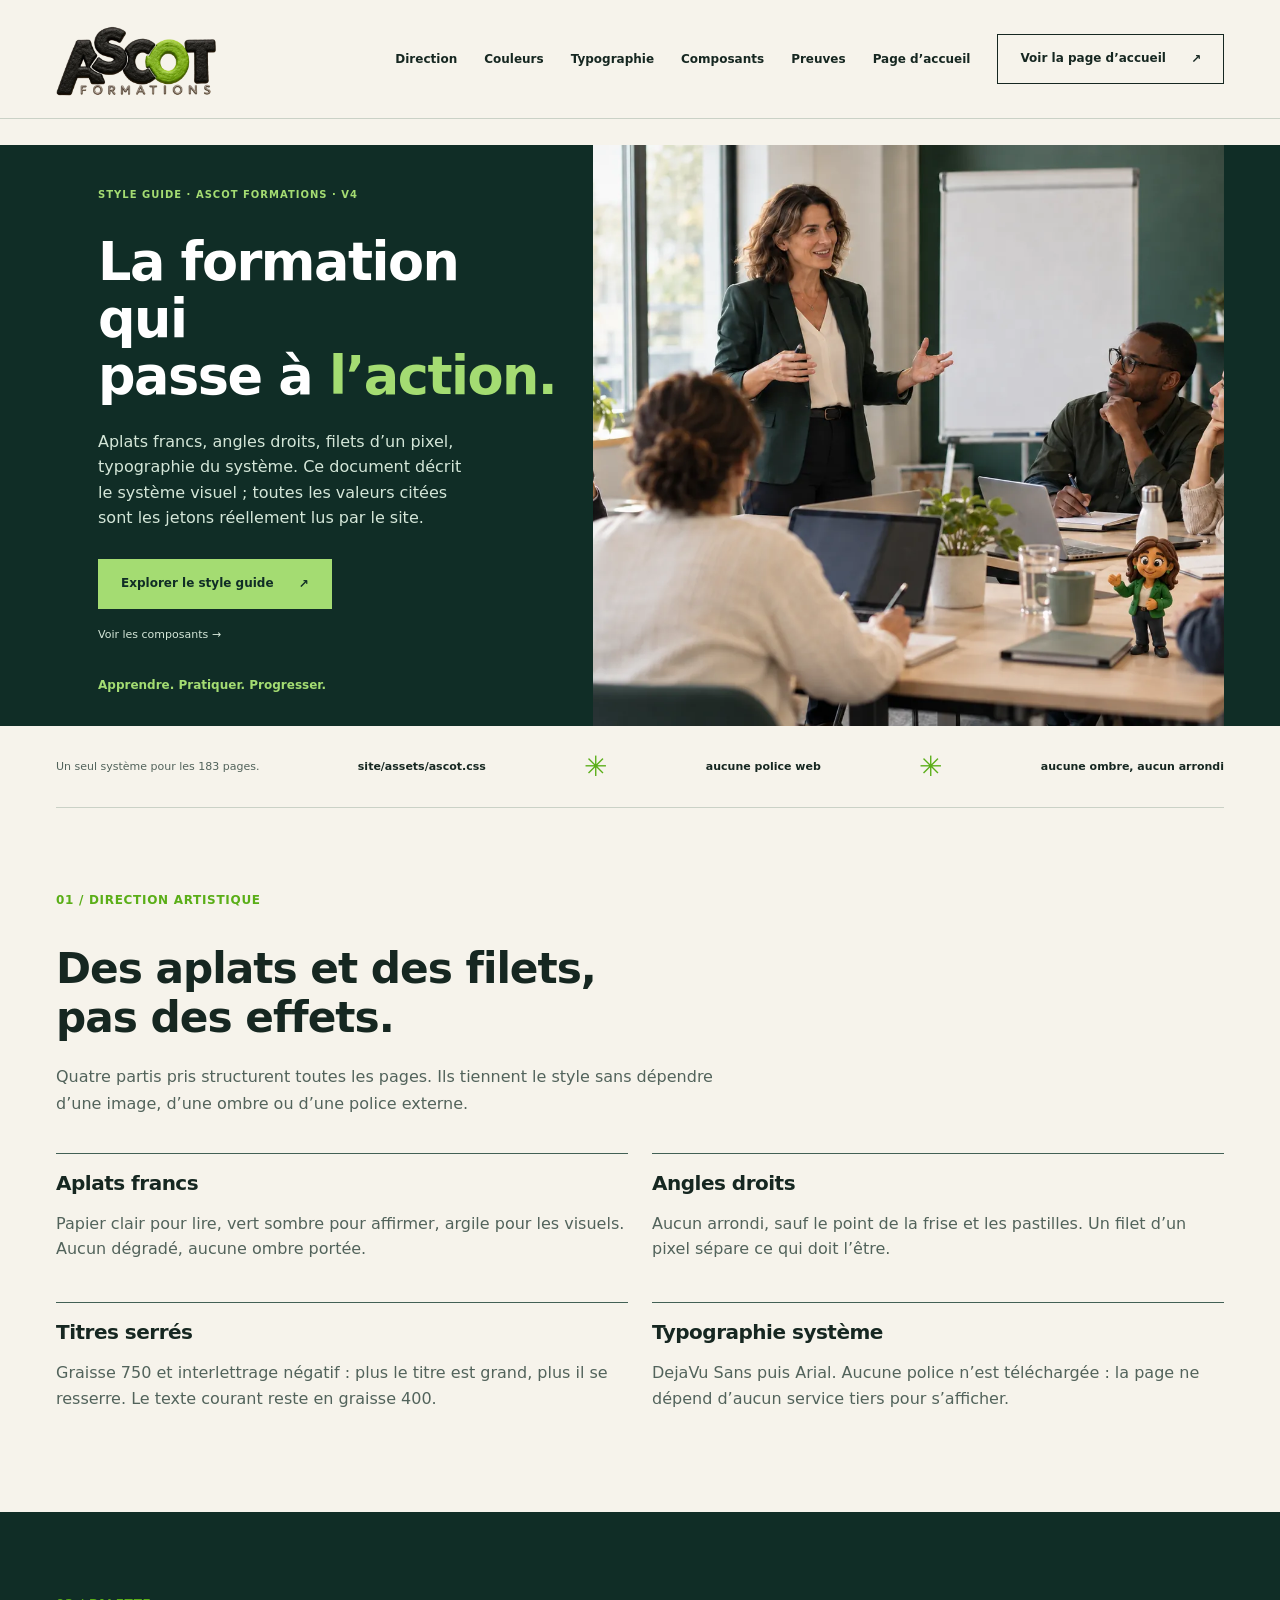
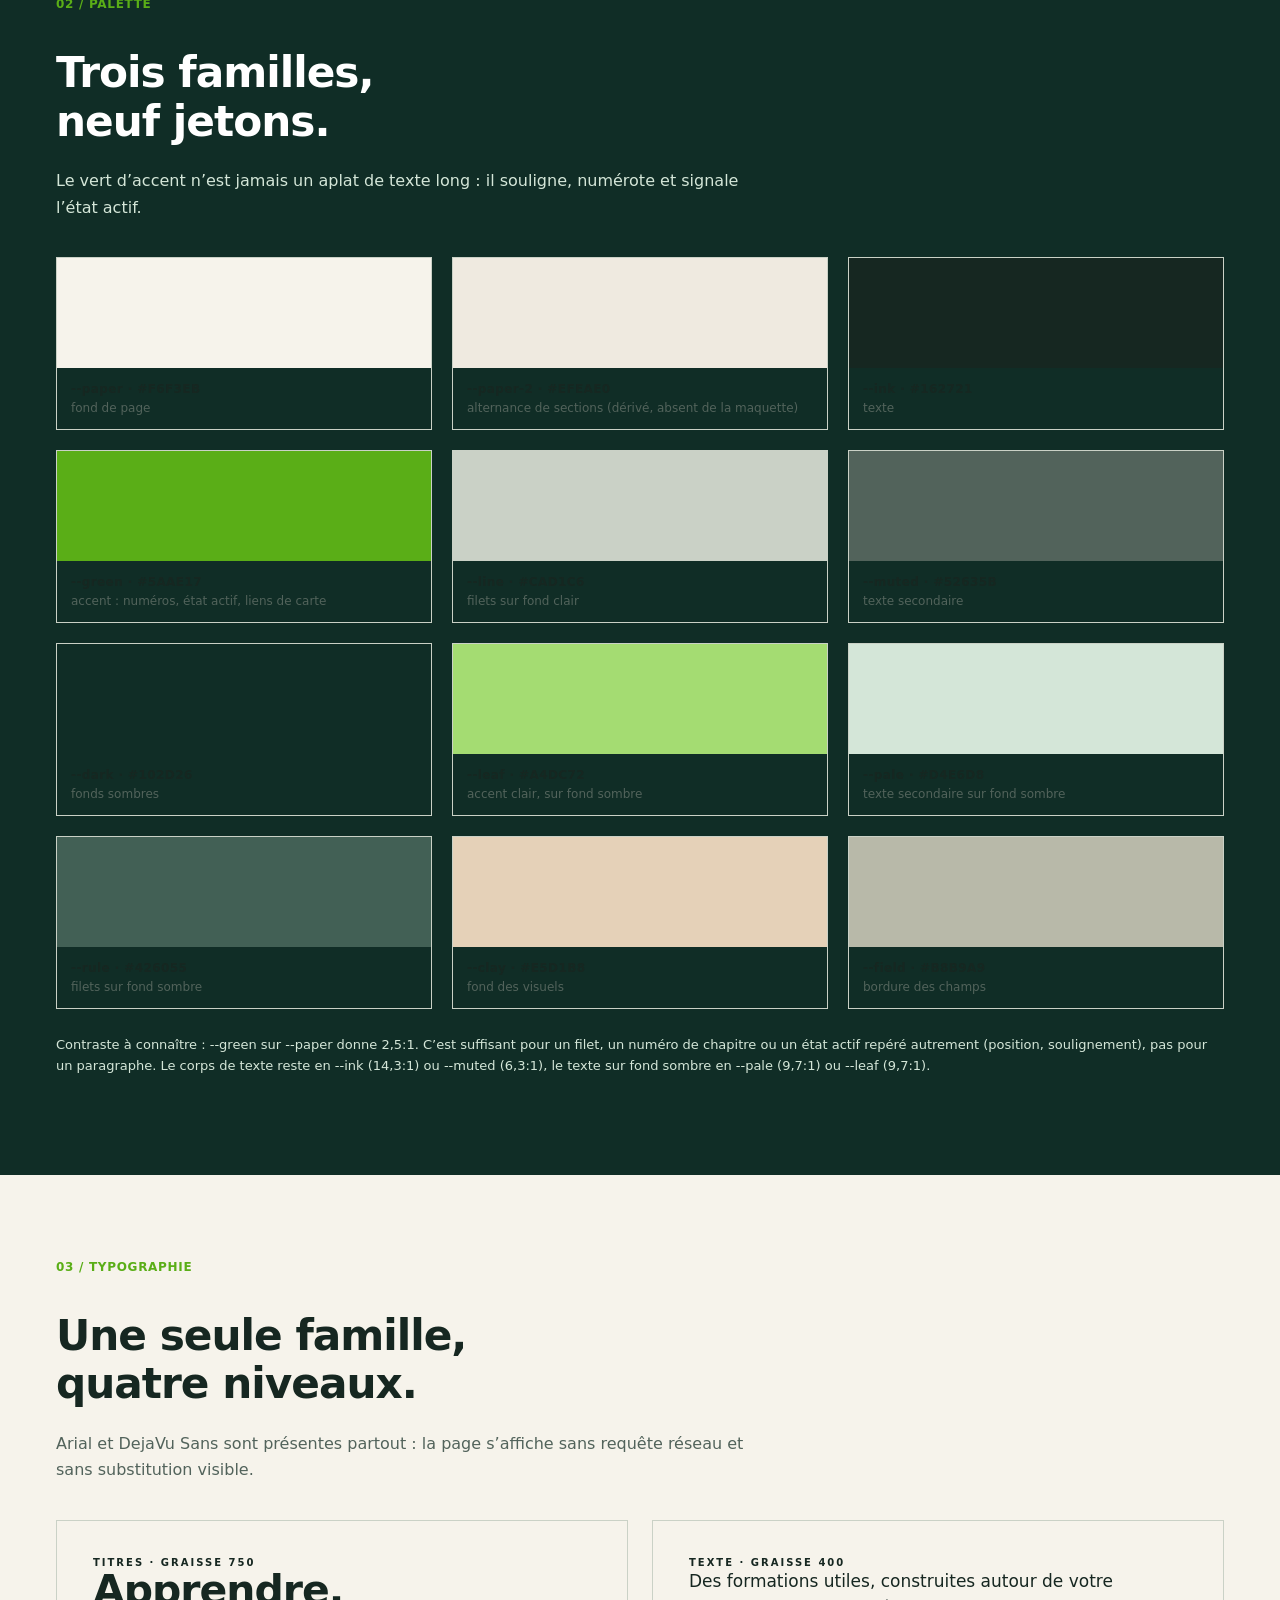
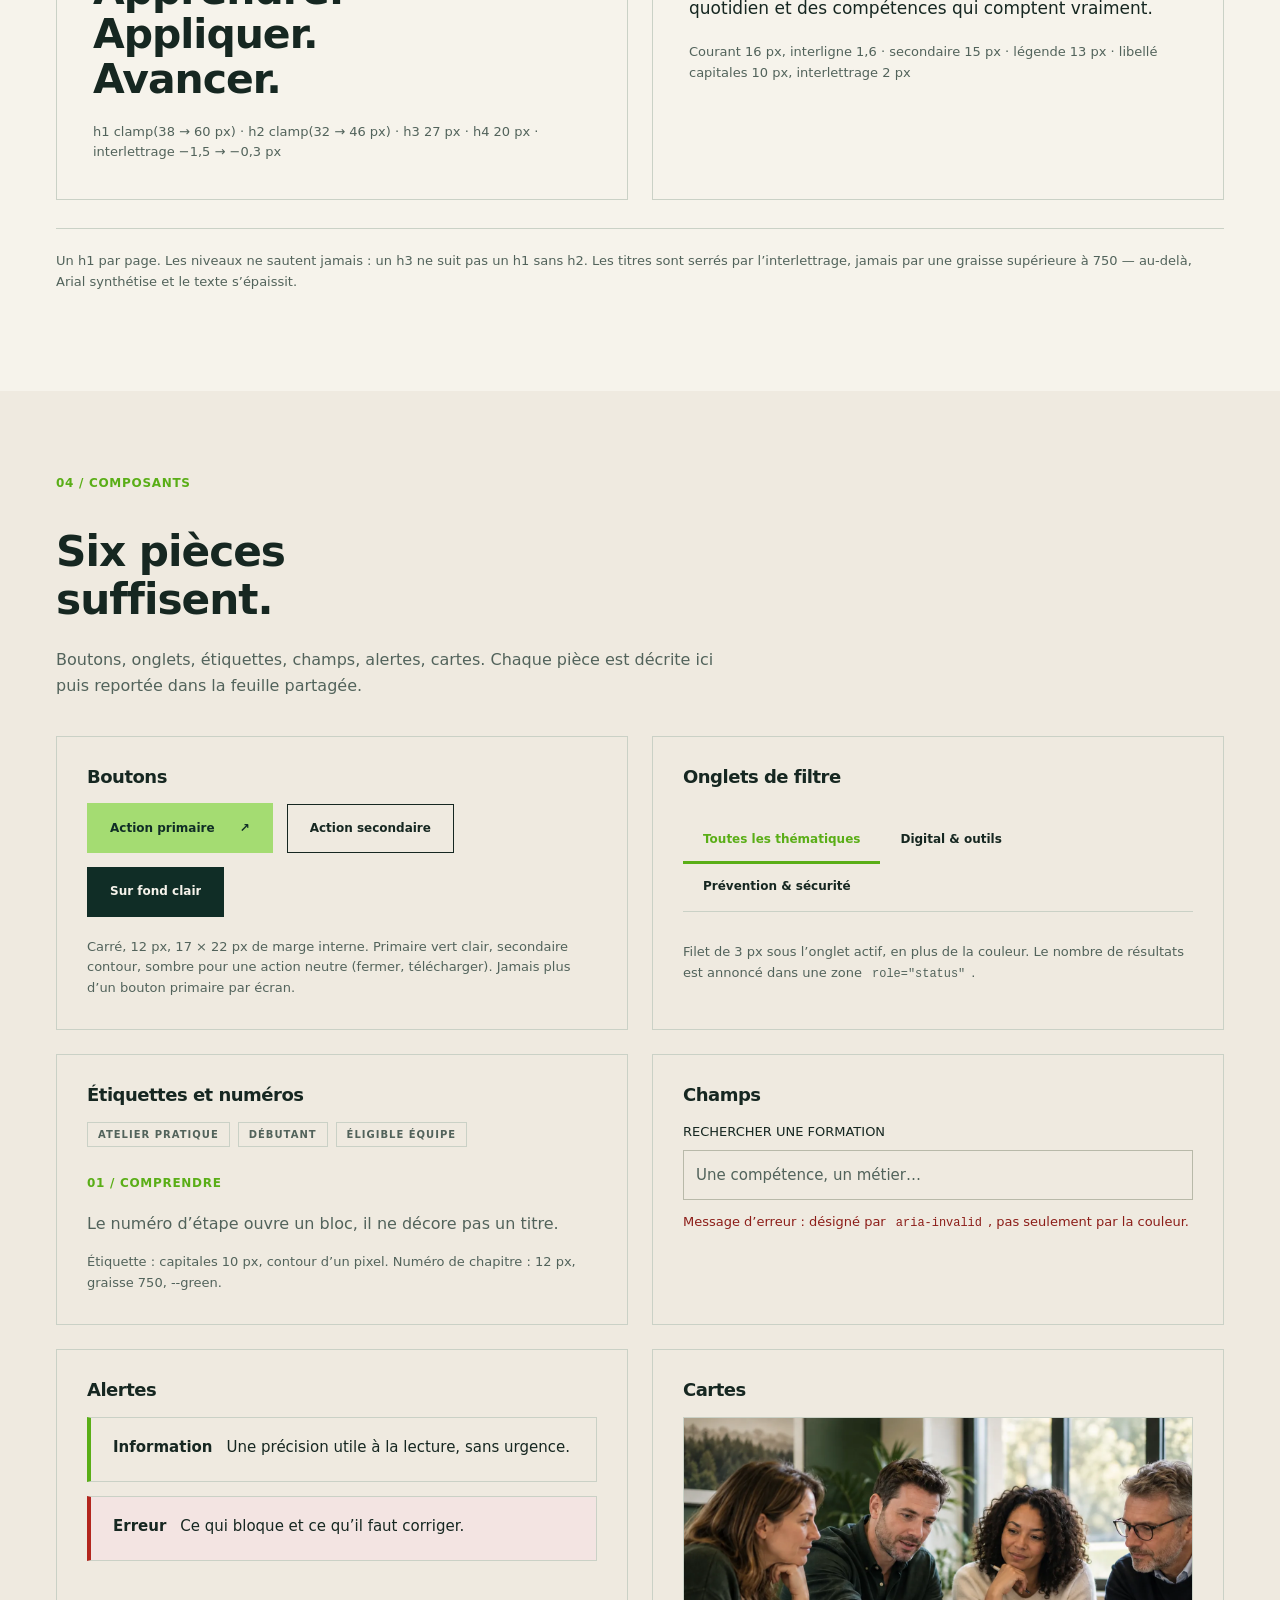
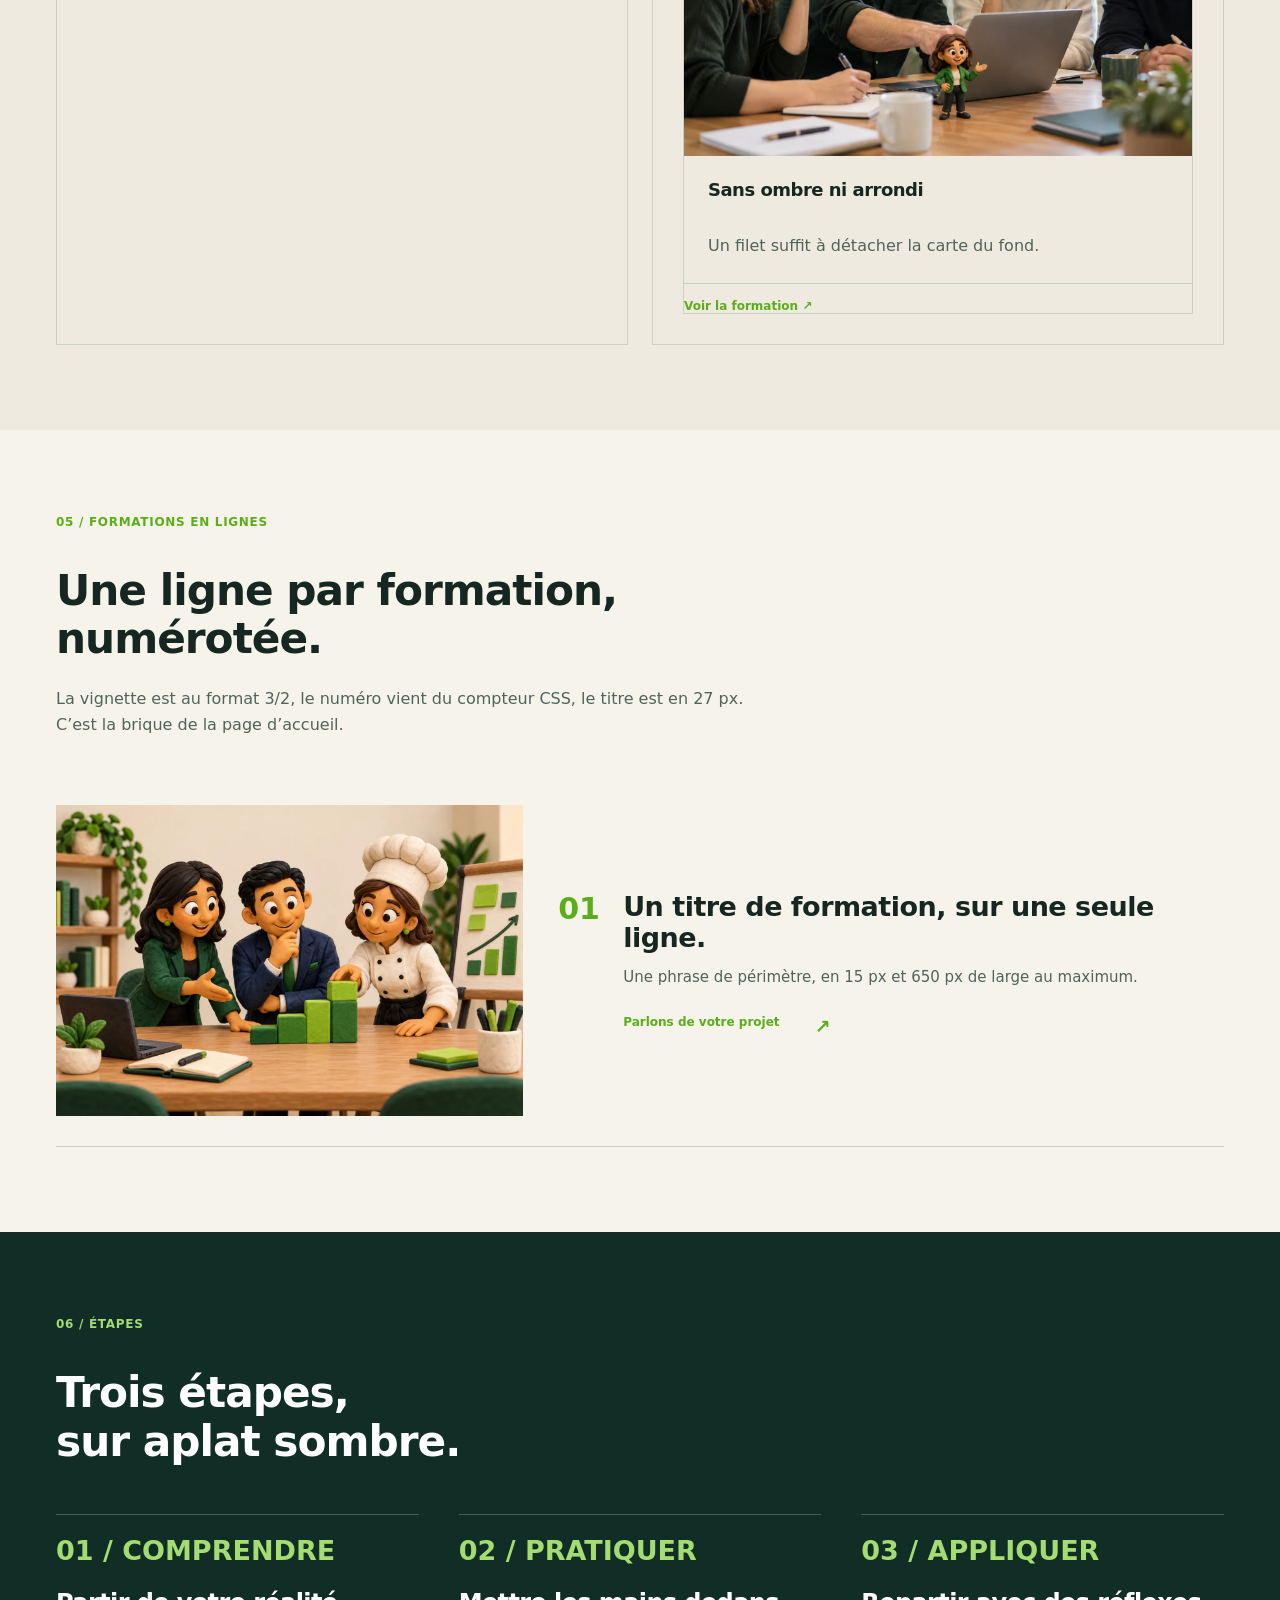
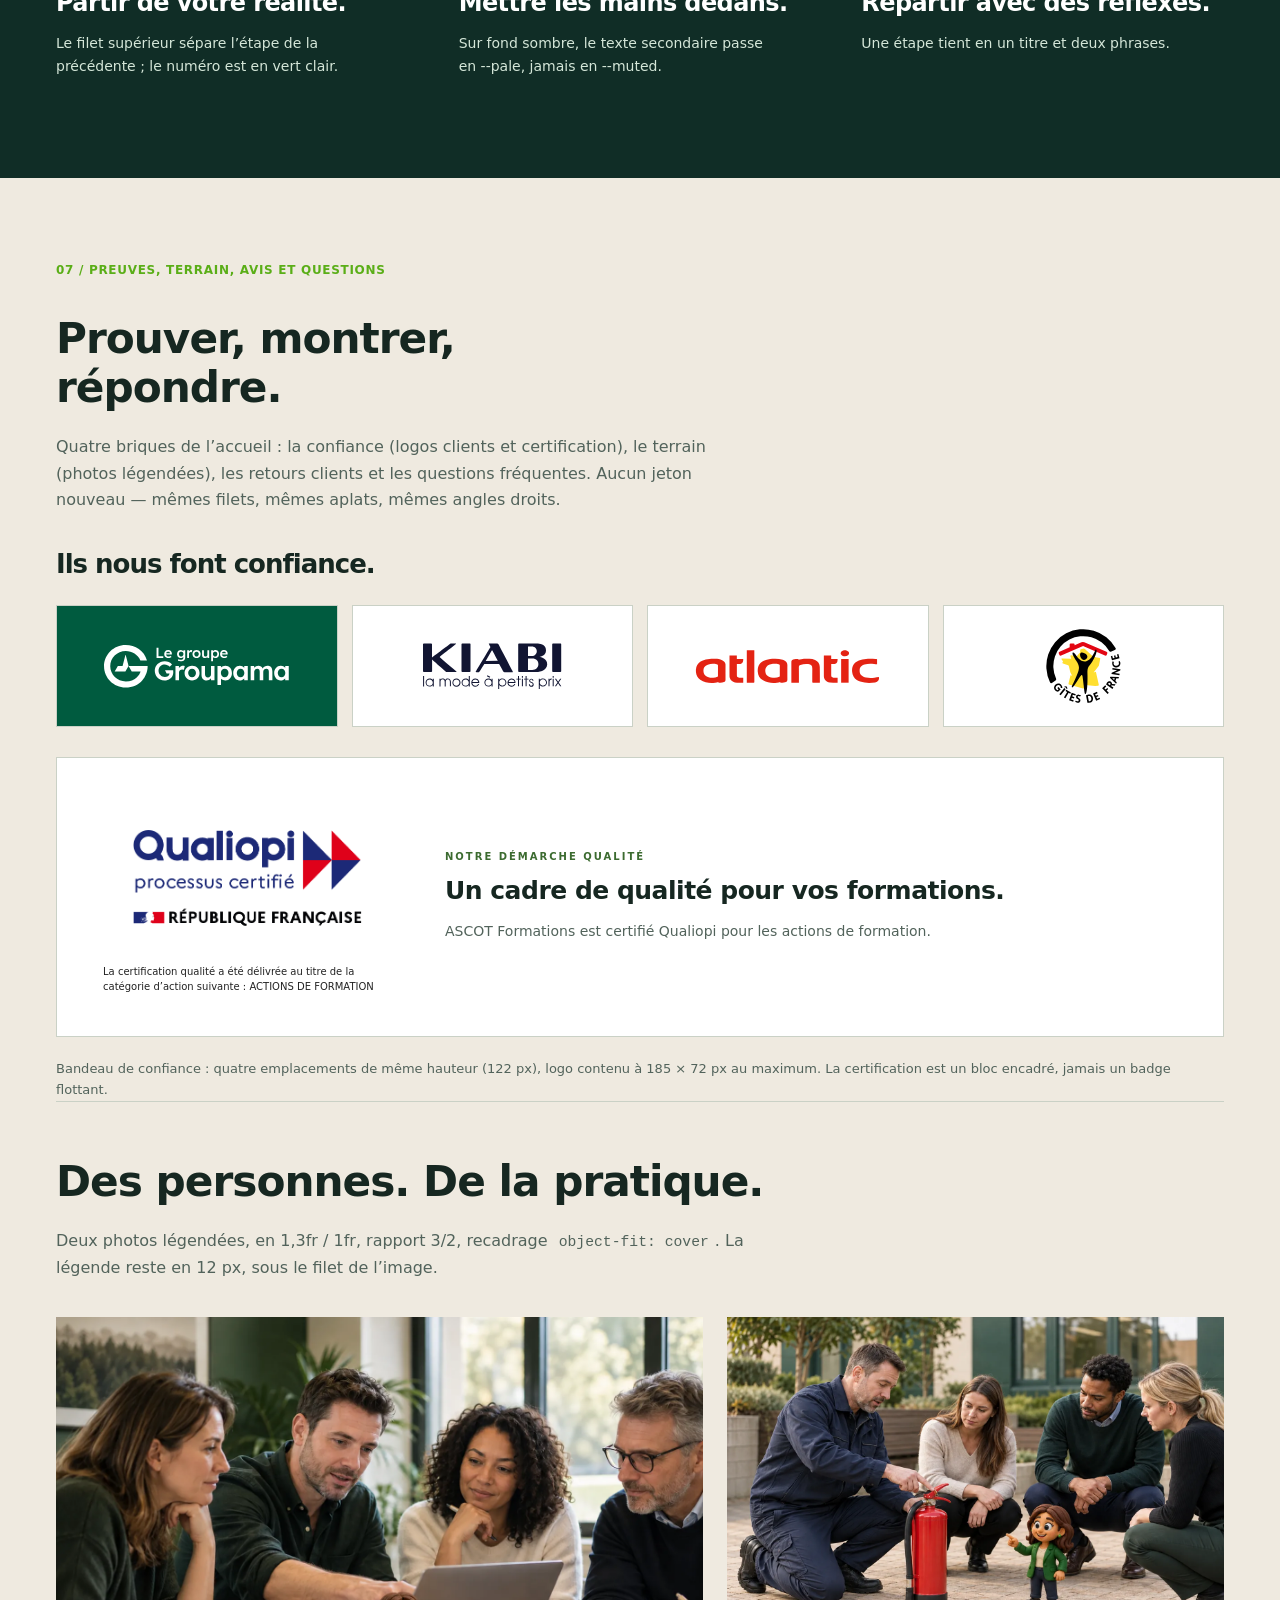
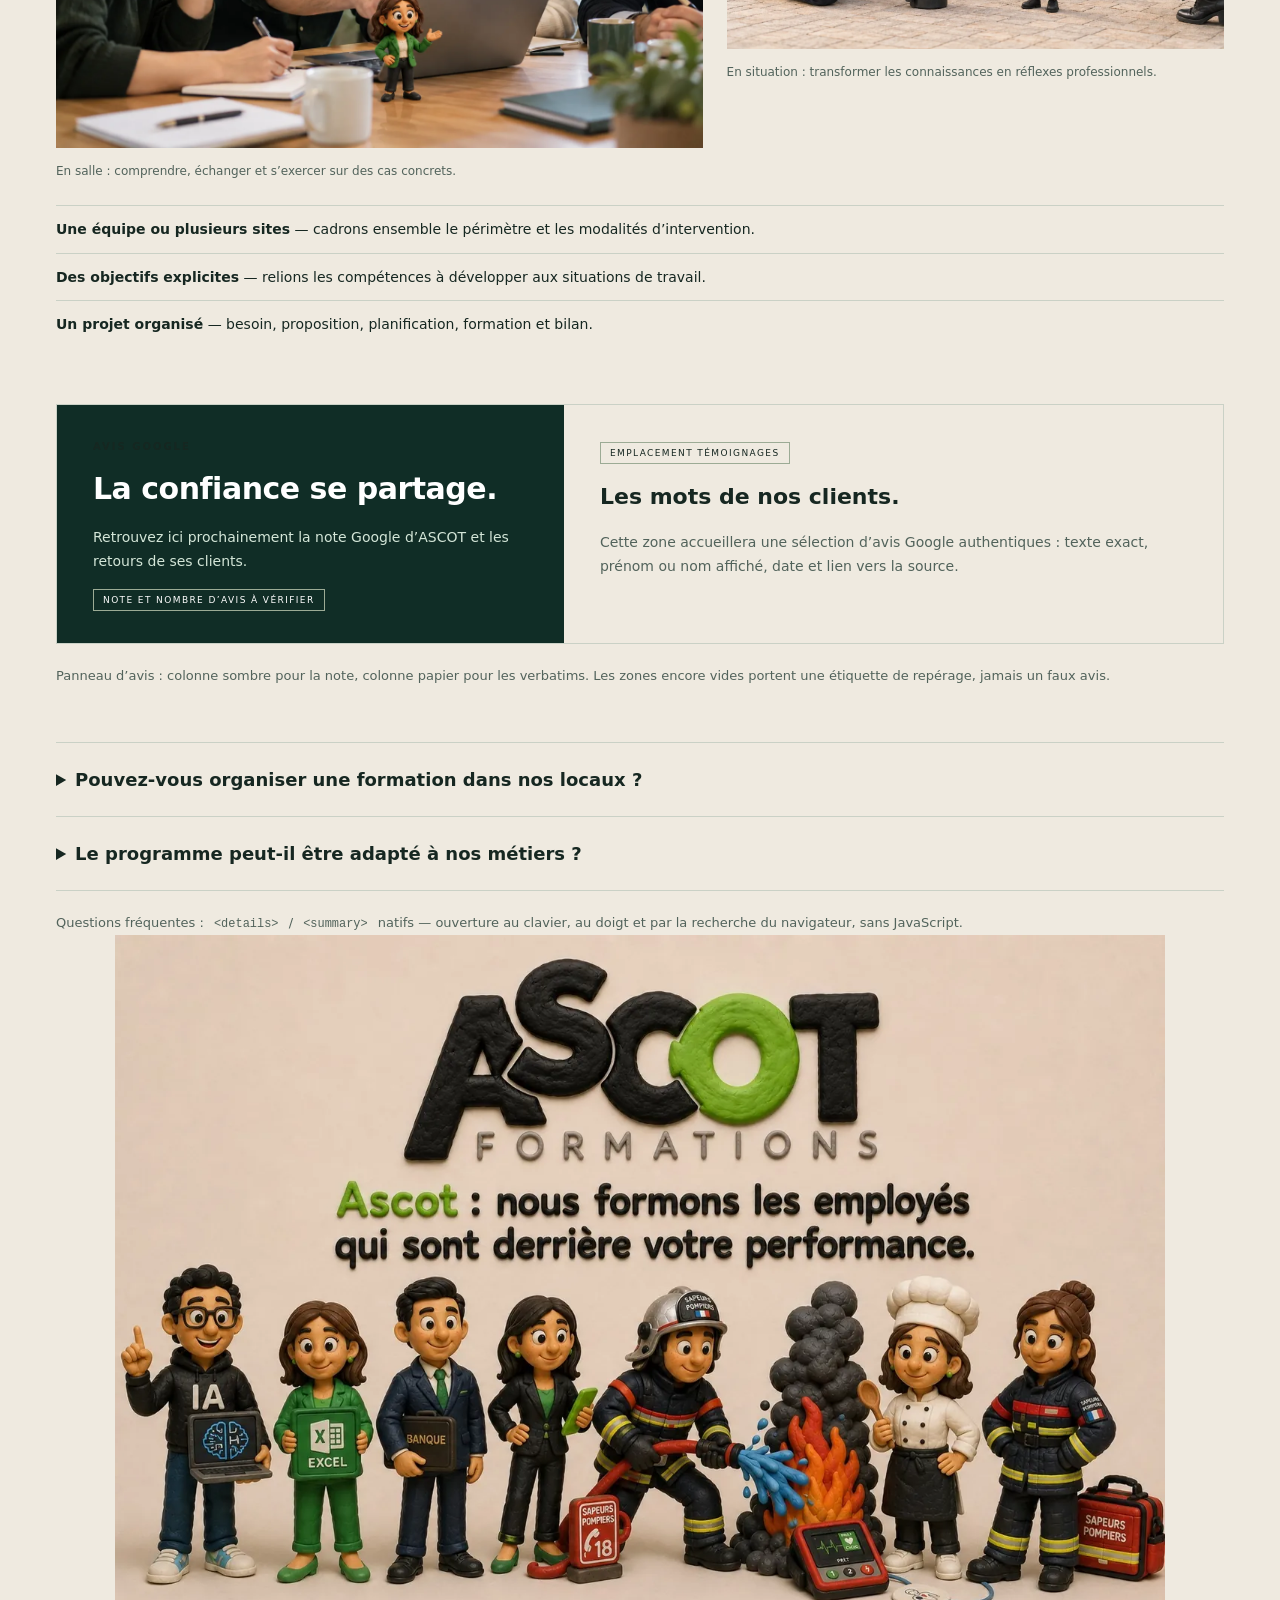
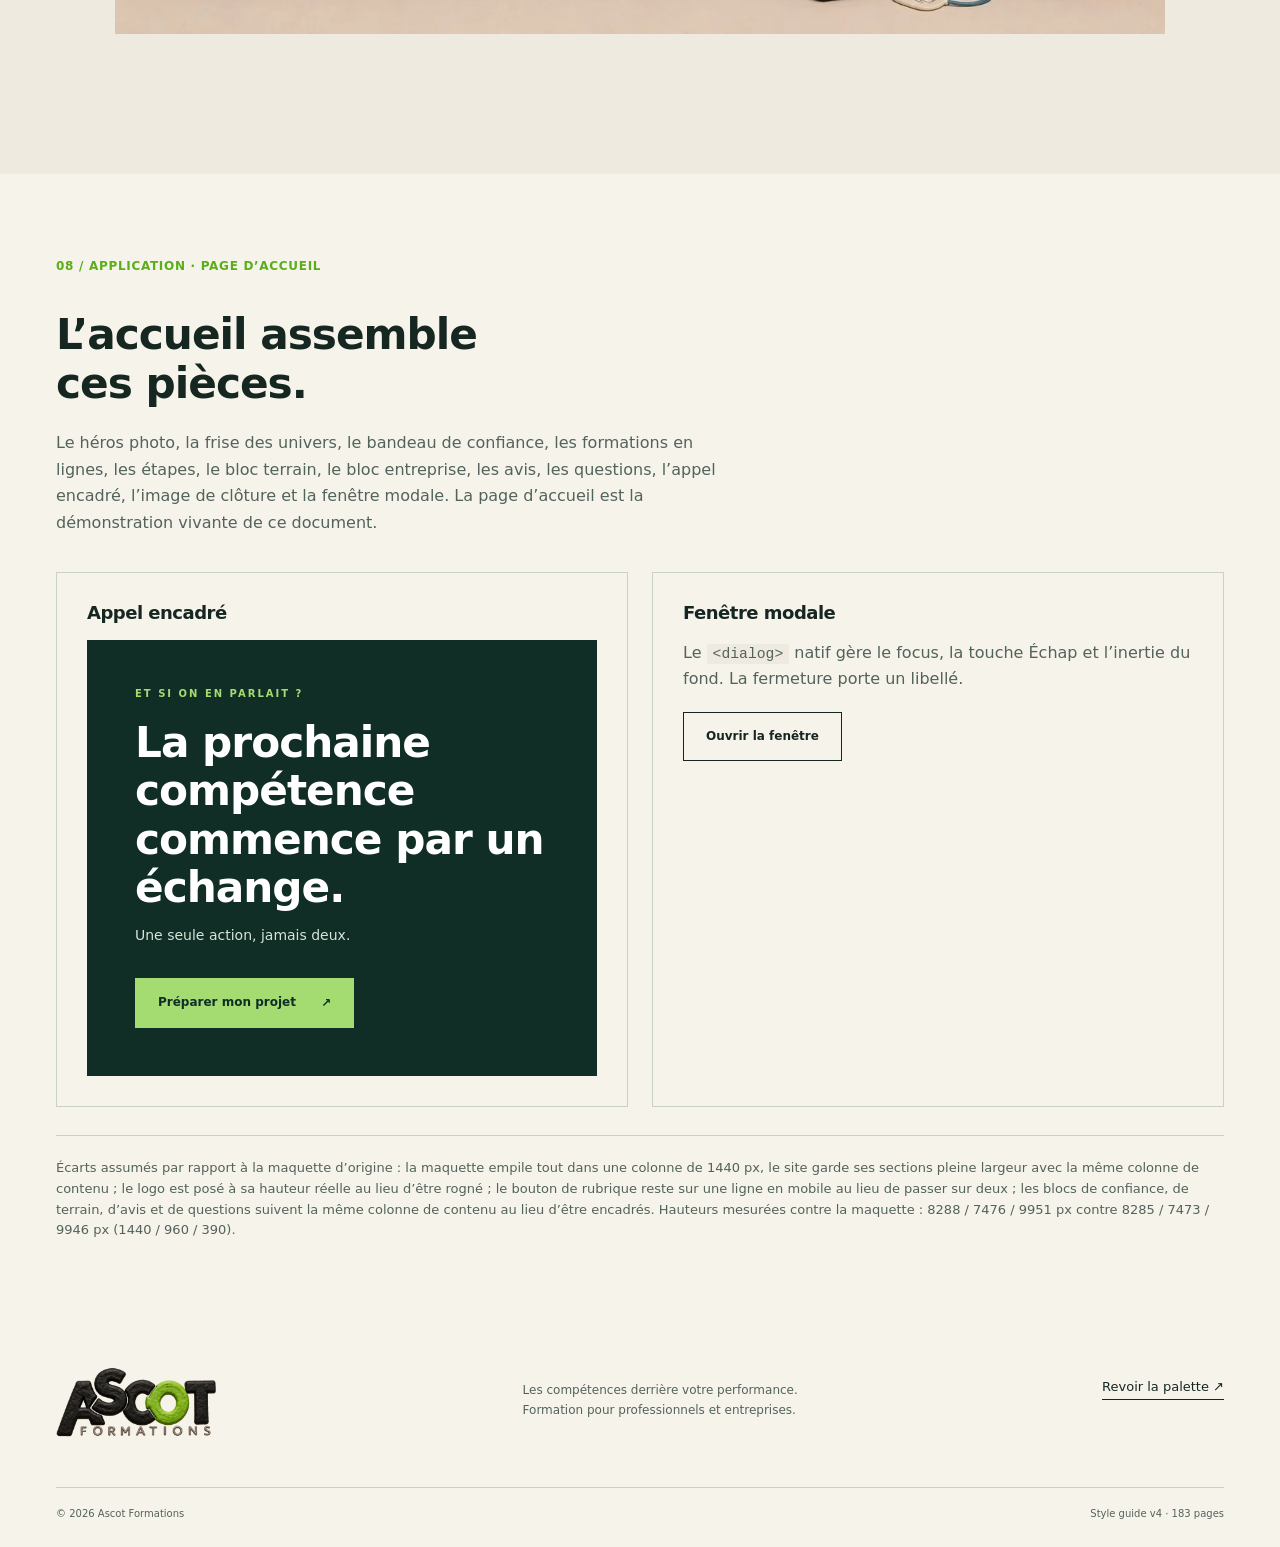
==== commit f3c8abaf: "Styleguide : visuels de l'accueil et section 07 Le styleguide lisait encore les anciens visuels : il" ====
--- a/specs/Styleguide_Ascot_Formations.html
+++ b/specs/Styleguide_Ascot_Formations.html
@@ -23,6 +23,11 @@
 .frame h3{font-size:18px;margin-bottom:16px}
 .notes{font-size:15px;padding-left:20px;color:var(--muted);max-width:820px}
 .notes li{margin:12px 0;line-height:1.7}
+.demo-note{margin:22px 0 0;font-size:13px;color:var(--muted)}
+/* Section 07 : les briques de l’accueil, montrées telles quelles. On neutralise
+   seulement l’espacement vertical des sections du site, déjà porté par ce document. */
+#preuves section{padding:0}
+#preuves section + section{margin-top:56px}
 .principes{display:grid;grid-template-columns:repeat(2,1fr);gap:24px}
 .principe{border-top:1px solid var(--rule);padding-top:18px}
 .principe h3{font-size:20px;margin-bottom:8px}
@@ -38,15 +43,15 @@
 <body>
 
 <div class="top"><nav class="shell">
-  <a class="brand" href="#accueil"><img alt="Logo Ascot Formations" src="../site/assets/logo-ascot-formations.webp"></a>
-  <div class="links"><a href="#direction">Direction</a><a href="#couleurs">Couleurs</a><a href="#typographie">Typographie</a><a href="#composants">Composants</a><a href="#accueil">Page d’accueil</a></div>
+  <a class="brand" href="#accueil"><img alt="Logo Ascot Formations" src="../site/assets/ascot-logo-v1.webp"></a>
+  <div class="links"><a href="#direction">Direction</a><a href="#couleurs">Couleurs</a><a href="#typographie">Typographie</a><a href="#composants">Composants</a><a href="#preuves">Preuves</a><a href="#accueil">Page d’accueil</a></div>
   <a class="nav-cta btn" href="#accueil"><span class="swap"><b>Voir la page d’accueil</b><b>Voir la page d’accueil</b></span><span>↗</span></a>
 </nav></div>
 
 <header class="hero" id="accueil">
   <div class="shell hero-grid">
     <div class="hero-copy">
-      <div class="eyebrow">Style guide · Ascot Formations · v3</div>
+      <div class="eyebrow">Style guide · Ascot Formations · v4</div>
       <h1>La formation qui<br>passe à <em>l’action.</em></h1>
       <p>Aplats francs, angles droits, filets d’un pixel, typographie du système. Ce document décrit le système visuel ; toutes les valeurs citées sont les jetons réellement lus par le site.</p>
       <div class="hero-actions">
@@ -55,7 +60,7 @@
       </div>
       <div class="hero-foot">Apprendre. Pratiquer. Progresser.</div>
     </div>
-    <div class="hero-art"><img alt="L’univers Ascot : logo et personnages en pâte à modeler" src="../site/assets/accueil-univers-ascot.webp"></div>
+    <div class="hero-photo"><img alt="Session de formation professionnelle en groupe avec une petite mascotte en pâte à modeler" width="1440" height="960" src="../site/assets/ascot-photo-session-clay-v2.webp"></div>
   </div>
 </header>
 
@@ -191,7 +196,7 @@
       <div class="frame">
         <h3>Cartes</h3>
         <div class="card">
-          <div class="card-media" style="min-height:150px"><img alt="" src="../site/assets/formation-ia-outils.webp"></div>
+          <div class="card-media" style="min-height:150px"><img alt="" src="../site/assets/ascot-photo-atelier-clay-v2.webp"></div>
           <div class="card-body"><h3>Sans ombre ni arrondi</h3><p>Un filet suffit à détacher la carte du fond.</p></div>
           <div class="card-footer"><a href="#composants">Voir la formation <span aria-hidden="true">↗</span></a></div>
         </div>
@@ -210,7 +215,7 @@
     </div>
     <div class="courses">
       <article class="course">
-        <div class="course-art"><img alt="" src="../site/assets/formation-metiers-management.webp"></div>
+        <div class="course-art"><img alt="" src="../site/assets/ascot-metiers-v1.webp"></div>
         <div class="course-body">
           <h3>Un titre de formation, sur une seule ligne.</h3>
           <p>Une phrase de périmètre, en 15 px et 650 px de large au maximum.</p>
@@ -235,12 +240,102 @@
   </div>
 </section>
 
+<section id="preuves" class="mist">
+  <div class="shell">
+    <div class="chapter-number">07 / PREUVES, TERRAIN, AVIS ET QUESTIONS</div>
+    <div class="section-head">
+      <h2>Prouver, montrer,<br>répondre.</h2>
+      <p>Quatre briques de l’accueil : la confiance (logos clients et certification), le terrain (photos légendées), les retours clients et les questions fréquentes. Aucun jeton nouveau — mêmes filets, mêmes aplats, mêmes angles droits.</p>
+    </div>
+
+    <section class="trust" aria-label="Bandeau de confiance">
+      <div class="trust-top">
+        <h2>Ils nous font confiance.</h2>
+      </div>
+      <div class="client-list">
+        <div class="client-slot client-logo groupama"><img alt="Groupama" src="../site/assets/logo-groupama.svg"></div>
+        <div class="client-slot client-logo kiabi"><img alt="Kiabi" src="../site/assets/logo-kiabi.svg"></div>
+        <div class="client-slot client-logo atlantic"><img alt="Atlantic" src="../site/assets/logo-atlantic.svg"></div>
+        <div class="client-slot client-logo gites-de-france"><img alt="Gîtes de France" src="../site/assets/logo-gites-de-france.svg"></div>
+      </div>
+      <aside class="quality-band" aria-label="Certification Qualiopi">
+        <div class="quality-logo">
+          <img alt="Qualiopi — Processus certifié" src="../site/assets/logo-qualiopi-officiel.png">
+          <p class="quality-category">La certification qualité a été délivrée au titre de la catégorie d’action suivante : ACTIONS DE FORMATION</p>
+        </div>
+        <div class="quality-copy">
+          <div class="eyebrow">Notre démarche qualité</div>
+          <h3>Un cadre de qualité pour vos formations.</h3>
+          <p>ASCOT Formations est certifié Qualiopi pour les actions de formation.</p>
+        </div>
+      </aside>
+      <p class="demo-note">Bandeau de confiance : quatre emplacements de même hauteur (122 px), logo contenu à 185 × 72 px au maximum. La certification est un bloc encadré, jamais un badge flottant.</p>
+    </section>
+
+    <section class="field-section" aria-label="Bloc terrain">
+      <div class="section-head">
+        <h2>Des personnes. De la pratique.</h2>
+        <p>Deux photos légendées, en 1,3fr / 1fr, rapport 3/2, recadrage <code>object-fit: cover</code>. La légende reste en 12 px, sous le filet de l’image.</p>
+      </div>
+      <div class="field-grid">
+        <figure>
+          <div class="training-photo"><img alt="Atelier collaboratif autour des outils numériques" src="../site/assets/ascot-photo-atelier-clay-v2.webp"></div>
+          <figcaption>En salle : comprendre, échanger et s’exercer sur des cas concrets.</figcaption>
+        </figure>
+        <figure>
+          <div class="training-photo"><img alt="Sensibilisation à la sécurité incendie" src="../site/assets/ascot-photo-securite-clay-v2.webp"></div>
+          <figcaption>En situation : transformer les connaissances en réflexes professionnels.</figcaption>
+        </figure>
+      </div>
+      <ul class="enterprise-points">
+        <li><b>Une équipe ou plusieurs sites</b> — cadrons ensemble le périmètre et les modalités d’intervention.</li>
+        <li><b>Des objectifs explicites</b> — relions les compétences à développer aux situations de travail.</li>
+        <li><b>Un projet organisé</b> — besoin, proposition, planification, formation et bilan.</li>
+      </ul>
+    </section>
+
+    <section class="review-section" aria-label="Panneau d’avis">
+      <div class="review-panel">
+        <div class="review-summary">
+          <div class="eyebrow">Avis Google</div>
+          <h3>La confiance se partage.</h3>
+          <p>Retrouvez ici prochainement la note Google d’ASCOT et les retours de ses clients.</p>
+          <span class="placeholder-label">Note et nombre d’avis à vérifier</span>
+        </div>
+        <div class="review-copy">
+          <span class="placeholder-label">Emplacement témoignages</span>
+          <h3>Les mots de nos clients.</h3>
+          <p>Cette zone accueillera une sélection d’avis Google authentiques : texte exact, prénom ou nom affiché, date et lien vers la source.</p>
+        </div>
+      </div>
+      <p class="demo-note">Panneau d’avis : colonne sombre pour la note, colonne papier pour les verbatims. Les zones encore vides portent une étiquette de repérage, jamais un faux avis.</p>
+    </section>
+
+    <section class="faq-section" aria-label="Questions fréquentes">
+      <div class="faq-list">
+        <details>
+          <summary>Pouvez-vous organiser une formation dans nos locaux ?</summary>
+          <p>Précisez le lieu, le thème, le nombre de participants et les équipements disponibles. Ces éléments permettent de définir les modalités de la session avec vous.</p>
+        </details>
+        <details>
+          <summary>Le programme peut-il être adapté à nos métiers ?</summary>
+          <p>Vos objectifs, les outils utilisés et les situations rencontrées au travail servent de point de départ pour construire un parcours adapté. <a href="#preuves">Échangeons sur votre situation.</a></p>
+        </details>
+      </div>
+      <p class="demo-note">Questions fréquentes : <code>&lt;details&gt;</code> / <code>&lt;summary&gt;</code> natifs — ouverture au clavier, au doigt et par la recherche du navigateur, sans JavaScript.</p>
+      <figure class="closing-universe">
+        <img alt="L’univers original Ascot : logo et petits personnages en pâte à modeler" src="../site/assets/ascot-equipe.webp">
+      </figure>
+    </section>
+  </div>
+</section>
+
 <section id="apercu">
   <div class="shell">
-    <div class="chapter-number">07 / APPLICATION · PAGE D’ACCUEIL</div>
+    <div class="chapter-number">08 / APPLICATION · PAGE D’ACCUEIL</div>
     <div class="section-head">
       <h2>L’accueil assemble<br>ces pièces.</h2>
-      <p>Le héros sombre, la frise des univers, les formations en lignes, les étapes, le bloc média + texte, l’appel encadré et la fenêtre modale. La page d’accueil est la démonstration vivante de ce document.</p>
+      <p>Le héros photo, la frise des univers, le bandeau de confiance, les formations en lignes, les étapes, le bloc terrain, le bloc entreprise, les avis, les questions, l’appel encadré, l’image de clôture et la fenêtre modale. La page d’accueil est la démonstration vivante de ce document.</p>
     </div>
     <div class="frames">
       <div class="frame">
@@ -256,7 +351,7 @@
         <p style="margin-top:20px"><button class="btn secondary" type="button" data-demo-dialog><span class="swap"><b>Ouvrir la fenêtre</b><b>Ouvrir la fenêtre</b></span></button></p>
       </div>
     </div>
-    <p class="rule small" style="color:var(--muted)">Écarts assumés par rapport à la maquette d’origine : la maquette empile tout dans une colonne de 1440 px, le site garde ses sections pleine largeur avec la même colonne de contenu ; le logo est posé à sa hauteur réelle au lieu d’être rogné ; le bouton de rubrique reste sur une ligne en mobile au lieu de passer sur deux.</p>
+    <p class="rule small" style="color:var(--muted)">Écarts assumés par rapport à la maquette d’origine : la maquette empile tout dans une colonne de 1440 px, le site garde ses sections pleine largeur avec la même colonne de contenu ; le logo est posé à sa hauteur réelle au lieu d’être rogné ; le bouton de rubrique reste sur une ligne en mobile au lieu de passer sur deux ; les blocs de confiance, de terrain, d’avis et de questions suivent la même colonne de contenu au lieu d’être encadrés. Hauteurs mesurées contre la maquette : 8288 / 7476 / 9951 px contre 8285 / 7473 / 9946 px (1440 / 960 / 390).</p>
   </div>
 </section>
 
@@ -279,13 +374,13 @@
 <footer class="footer">
   <div class="shell">
     <div class="footer-brand">
-      <a class="brand" href="#accueil"><img alt="Ascot Formations" src="../site/assets/logo-ascot-formations.webp"></a>
+      <a class="brand" href="#accueil"><img alt="Ascot Formations" src="../site/assets/ascot-logo-v1.webp"></a>
       <p>Les compétences derrière votre performance.<br>Formation pour professionnels et entreprises.</p>
       <a class="text-link" href="#couleurs">Revoir la palette <span aria-hidden="true">↗</span></a>
     </div>
     <div class="footer-bottom">
       <span>© 2026 Ascot Formations</span>
-      <span>Style guide v3 · 183 pages</span>
+      <span>Style guide v4 · 183 pages</span>
     </div>
   </div>
 </footer>
--- a/site/assets/ascot.css
+++ b/site/assets/ascot.css
@@ -521,7 +521,7 @@
   .step p{max-width:none}
   .tail-grid,.split,.newsletter-grid,.photo-guides{grid-template-columns:1fr;gap:25px}
   .tail{padding-top:58px}
-  .tail .chapter-number{margin-bottom:45px}
+  .tail .chapter-number{margin-bottom:61px}
   .tail h2{font-size:31px}
   .cta,.contact{display:block;padding:28px}
   .cta h2,.contact h2{font-size:29px}
@@ -545,3 +545,104 @@
   .agenda-date span{margin-top:0}
   .agenda-action{align-self:stretch}
 }
+
+/* ============================================================
+   14. PREUVES, TERRAIN, AVIS ET QUESTIONS
+   Les blocs de la version 4 de la maquette : références clients
+   et démarche qualité, photos de terrain, avis clients, questions
+   fréquentes, image de clôture. Valeurs reprises telles quelles.
+   ============================================================ */
+
+/* --- Visuel du héros : une photo qui remplit toute la colonne --- */
+.hero-photo{background:#e4eadf;display:grid;grid-template-rows:1fr;overflow:hidden;min-height:270px}
+.hero-photo img{width:100%;height:100%;min-height:270px;object-fit:cover;object-position:center}
+
+/* --- Cadres photo : rapport 3/2, image recadrée pour remplir le cadre --- */
+.training-photo{position:relative;overflow:hidden;min-width:0;background:#d9e1d4}
+.training-photo>img{display:block;width:100%;height:100%;object-fit:cover;aspect-ratio:3/2}
+.field-grid .training-photo{aspect-ratio:3/2}
+.tail .training-photo{min-height:380px}
+.tail .training-photo img{min-height:380px}
+
+/* --- Étiquette d'un emplacement restant à compléter --- */
+.placeholder-label{font-size:9px;letter-spacing:1.4px;text-transform:uppercase;border:1px solid #9cab95;padding:5px 9px}
+
+/* --- Références clients, puis démarche qualité --- */
+.trust{padding:38px 0;border-bottom:1px solid var(--line)}
+.trust-top{display:flex;justify-content:space-between;gap:24px;align-items:center;margin-bottom:26px}
+.trust h2{font-size:26px}
+.client-list{display:grid;grid-template-columns:repeat(4,1fr);gap:14px}
+.client-slot{padding:22px 12px;border:1px dashed #a6b2a0;text-align:center;background:#eeeee5}
+.client-slot b{display:block;font-size:21px;font-weight:650}
+.client-slot span{font-size:10px;color:var(--muted);display:block;margin-top:10px}
+.client-slot.client-logo{height:122px;display:flex;align-items:center;justify-content:center;padding:25px;border:1px solid var(--line);background:var(--white)}
+.client-logo img{width:100%;height:100%;max-width:185px;max-height:72px;object-fit:contain}
+.client-slot.groupama{background:#005b3f}
+.client-slot.gites-de-france{padding:15px}
+.client-slot.gites-de-france img{max-height:90px}
+.client-slot.kiabi{padding:30px}
+.quality-band{display:grid;grid-template-columns:320px 1fr;gap:38px;align-items:center;margin-top:30px;padding:26px 30px;background:var(--white);border:1px solid var(--line)}
+.quality-logo{background:var(--white);padding:16px}
+.quality-logo img{display:block;width:100%;height:auto;object-fit:contain}
+.quality-copy .eyebrow{color:#3c6b30}
+.quality-copy h3{font-size:25px;line-height:1.25;letter-spacing:-.5px;margin:13px 0}
+.quality-copy p{font-size:14px;line-height:1.7;color:var(--muted);margin:0}
+.quality-category{font-size:10px;line-height:1.5;color:#222;margin:10px 0 0}
+.footer-quality{padding:14px;background:var(--white);max-width:250px}
+.footer-quality img{display:block;width:100%;height:auto}
+.footer-quality .quality-category{font-size:9px}
+
+/* --- Sur le terrain : deux photos légendées --- */
+.field-section{padding-bottom:20px}
+.field-grid{display:grid;grid-template-columns:1.3fr 1fr;gap:24px}
+.field-grid figure{margin:0}
+.field-grid figcaption{font-size:12px;color:var(--muted);line-height:1.6;margin-top:14px}
+
+/* --- Points clés d'un parcours d'entreprise --- */
+.enterprise-points{padding:0;list-style:none;font-size:14px;line-height:1.6;margin:24px 0}
+.enterprise-points li{border-top:1px solid var(--line);padding:12px 0}
+
+/* --- Avis clients : un panneau sombre à gauche, les verbatims à droite --- */
+.review-section{padding-top:35px}
+.review-panel{display:grid;grid-template-columns:1fr 1.3fr;border:1px solid var(--line)}
+.review-summary{background:var(--dark);color:var(--white);padding:36px}
+.review-summary h3{font-size:30px;margin:20px 0;font-weight:650}
+.review-summary p{color:var(--pale);font-size:14px;line-height:1.7}
+.review-copy{padding:36px}
+/* Sans interlettrage négatif ici : la maquette laisse le réglage par défaut,
+   ce qui fait passer ce titre sur deux lignes à 390 px. */
+.review-copy h3{font-size:22px;margin:0 0 22px;letter-spacing:normal}
+.review-copy p{font-size:14px;color:var(--muted);line-height:1.7}
+.review-copy .placeholder-label{display:inline-block;margin-bottom:20px}
+
+/* --- Questions fréquentes : un accordéon natif --- */
+.faq-section{padding-top:30px}
+.faq-list{border-top:1px solid var(--line)}
+.faq-list details{border-bottom:1px solid var(--line);padding:23px 0}
+.faq-list summary{cursor:pointer;font-weight:650;font-size:18px;line-height:1.5;padding-right:10px}
+.faq-list details p{font-size:14px;line-height:1.8;color:var(--muted);max-width:850px;margin:16px 0 0}
+.faq-list a{text-decoration:underline}
+
+/* --- Image de clôture, avant le pied de page --- */
+.closing-universe{margin:0 auto 55px;max-width:1050px}
+.closing-universe img{display:block;width:100%;height:auto}
+
+@media(max-width:700px){
+  .hero-photo{display:block;height:auto;min-height:0}
+  .hero-photo img{height:auto;min-height:0;aspect-ratio:3/2}
+  .trust-top{display:block}
+  .trust h2{font-size:24px}
+  .client-list{grid-template-columns:1fr 1fr}
+  .client-slot b{font-size:17px}
+  .client-slot.client-logo{height:105px;padding:22px}
+  .client-slot.gites-de-france{padding:12px}
+  .quality-band{grid-template-columns:1fr;gap:14px;padding:22px}
+  .quality-logo{max-width:300px}
+  .quality-copy h3{font-size:22px}
+  .footer-quality{max-width:230px}
+  .field-grid,.review-panel{grid-template-columns:1fr}
+  .tail .training-photo,.tail .training-photo img{min-height:270px}
+  .review-summary,.review-copy{padding:26px}
+  .faq-list summary{font-size:16px}
+  .closing-universe{margin-bottom:35px}
+}
